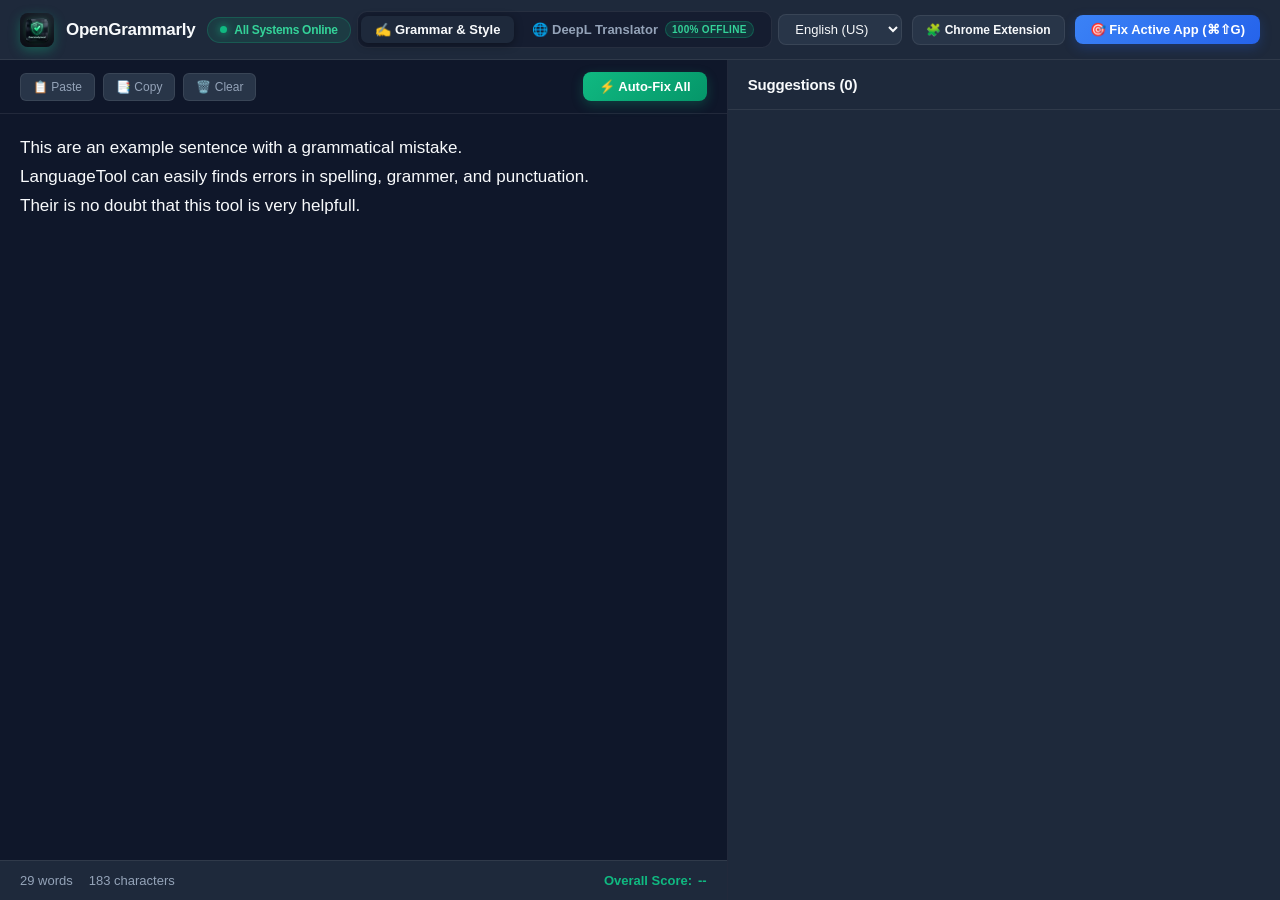
==== ui/index.html @ 1316b803 "Rename project to OpenGrammarly across all components, app bundle, and docs" ====
<!DOCTYPE html>
<html lang="en">
<head>
  <meta charset="UTF-8">
  <meta name="viewport" content="width=device-width, initial-scale=1.0">
  <title>OpenGrammarly</title>
  <style>
    :root {
      --bg-canvas: #0f172a;
      --bg-panel: #1e293b;
      --bg-card: #283548;
      --bg-hover: #334155;
      --border: rgba(255, 255, 255, 0.08);
      --text-main: #f8fafc;
      --text-muted: #94a3b8;
      --brand: #10b981;
      --brand-hover: #059669;
      --err-grammar: #3b82f6;
      --err-spelling: #f43f5e;
      --font-family: -apple-system, BlinkMacSystemFont, "SF Pro Display", "SF Pro Text", "Inter", sans-serif;
    }

    * {
      box-sizing: border-box;
      margin: 0;
      padding: 0;
    }

    body {
      background-color: var(--bg-canvas);
      color: var(--text-main);
      font-family: var(--font-family);
      height: 100vh;
      display: flex;
      flex-direction: column;
      overflow: hidden;
      -webkit-font-smoothing: antialiased;
      position: relative;
    }

    /* Top Bar */
    header {
      height: 60px;
      background: var(--bg-panel);
      border-bottom: 1px solid var(--border);
      display: flex;
      align-items: center;
      justify-content: space-between;
      padding: 0 20px;
      flex-shrink: 0;
    }

    .brand {
      display: flex;
      align-items: center;
      gap: 12px;
      font-weight: 700;
      font-size: 17px;
      letter-spacing: -0.3px;
    }

    .brand img {
      width: 34px;
      height: 34px;
      border-radius: 8px;
      box-shadow: 0 4px 12px rgba(16, 185, 129, 0.35);
    }

    .status-pill {
      display: flex;
      align-items: center;
      gap: 7px;
      background: rgba(16, 185, 129, 0.12);
      border: 1px solid rgba(16, 185, 129, 0.25);
      color: #34d399;
      font-size: 12px;
      font-weight: 600;
      padding: 5px 12px;
      border-radius: 20px;
    }

    .status-dot {
      width: 7px;
      height: 7px;
      background: #10b981;
      border-radius: 50%;
      box-shadow: 0 0 8px #10b981;
    }

    .header-actions {
      display: flex;
      align-items: center;
      gap: 10px;
    }

    .lang-select {
      background: var(--bg-card);
      color: var(--text-main);
      border: 1px solid var(--border);
      padding: 6px 12px;
      border-radius: 8px;
      font-size: 13px;
      outline: none;
      cursor: pointer;
    }

    .btn-extension {
      background: var(--bg-card);
      border: 1px solid var(--border);
      color: var(--text-main);
      padding: 7px 13px;
      border-radius: 8px;
      font-size: 12px;
      font-weight: 600;
      cursor: pointer;
      display: flex;
      align-items: center;
      gap: 6px;
      transition: all 0.15s ease;
    }
    .btn-extension:hover {
      background: var(--bg-hover);
      border-color: rgba(255, 255, 255, 0.2);
    }

    .btn-fix-active {
      background: linear-gradient(135deg, #3b82f6, #2563eb);
      color: white;
      border: none;
      padding: 7px 15px;
      border-radius: 8px;
      font-size: 13px;
      font-weight: 600;
      cursor: pointer;
      display: flex;
      align-items: center;
      gap: 6px;
      box-shadow: 0 4px 12px rgba(37, 99, 235, 0.25);
      transition: all 0.2s ease;
    }
    .btn-fix-active:hover {
      transform: translateY(-1px);
      box-shadow: 0 6px 16px rgba(37, 99, 235, 0.35);
    }

    /* Header Navigation Tabs */
    .nav-tabs {
      display: flex;
      align-items: center;
      background: rgba(15, 23, 42, 0.6);
      padding: 3px;
      border-radius: 10px;
      border: 1px solid var(--border);
      gap: 4px;
    }

    .nav-tab {
      background: transparent;
      border: none;
      color: var(--text-muted);
      padding: 6px 14px;
      border-radius: 7px;
      font-size: 13px;
      font-weight: 600;
      cursor: pointer;
      display: flex;
      align-items: center;
      gap: 7px;
      transition: all 0.15s ease;
    }

    .nav-tab:hover {
      color: var(--text-main);
      background: rgba(255, 255, 255, 0.04);
    }

    .nav-tab.active {
      background: var(--bg-panel);
      color: var(--text-main);
      box-shadow: 0 2px 8px rgba(0, 0, 0, 0.35);
    }

    .nav-offline-pill {
      background: rgba(16, 185, 129, 0.15);
      border: 1px solid rgba(16, 185, 129, 0.3);
      color: #34d399;
      font-size: 10px;
      padding: 2px 6px;
      border-radius: 10px;
      font-weight: 700;
      text-transform: uppercase;
      letter-spacing: 0.3px;
    }

    /* View Panels */
    .view-panel {
      display: flex;
      flex: 1;
      height: calc(100vh - 60px);
      overflow: hidden;
      width: 100%;
    }

    /* Main Workspace */
    .workspace {
      display: flex;
      flex: 1;
      height: 100%;
      overflow: hidden;
      width: 100%;
    }

    /* 🌐 DeepL Translation Workspace */
    .translate-workspace {
      display: flex;
      flex: 1;
      height: 100%;
      background: var(--bg-canvas);
      padding: 24px 32px;
      gap: 16px;
      align-items: stretch;
      justify-content: center;
      max-width: 1400px;
      margin: 0 auto;
      width: 100%;
      box-sizing: border-box;
    }

    .translate-box {
      flex: 1;
      display: flex;
      flex-direction: column;
      background: var(--bg-panel);
      border: 1px solid var(--border);
      border-radius: 14px;
      box-shadow: 0 10px 30px rgba(0, 0, 0, 0.25);
      overflow: hidden;
      transition: border-color 0.2s ease;
    }

    .translate-box:focus-within {
      border-color: rgba(59, 130, 246, 0.45);
    }

    .translate-box-header {
      padding: 12px 18px;
      border-bottom: 1px solid var(--border);
      display: flex;
      align-items: center;
      justify-content: space-between;
      background: rgba(255, 255, 255, 0.02);
    }

    .lang-selector-group {
      display: flex;
      align-items: center;
      gap: 10px;
    }

    .lang-select-deepl {
      background: var(--bg-card);
      color: var(--text-main);
      border: 1px solid var(--border);
      padding: 7px 14px;
      border-radius: 8px;
      font-size: 13px;
      font-weight: 600;
      outline: none;
      cursor: pointer;
    }

    .detected-pill {
      font-size: 11px;
      background: rgba(59, 130, 246, 0.15);
      border: 1px solid rgba(59, 130, 246, 0.3);
      color: #60a5fa;
      padding: 3px 8px;
      border-radius: 6px;
      font-weight: 600;
    }

    .translate-box-tools {
      display: flex;
      align-items: center;
      gap: 8px;
    }

    .translate-divider {
      display: flex;
      align-items: center;
      justify-content: center;
      padding: 0 4px;
    }

    .btn-swap-langs {
      width: 42px;
      height: 42px;
      border-radius: 50%;
      background: var(--bg-panel);
      border: 1px solid var(--border);
      color: var(--text-main);
      font-size: 18px;
      cursor: pointer;
      display: flex;
      align-items: center;
      justify-content: center;
      transition: all 0.2s ease;
      box-shadow: 0 4px 12px rgba(0, 0, 0, 0.25);
    }

    .btn-swap-langs:hover {
      background: var(--bg-hover);
      border-color: #3b82f6;
      color: #60a5fa;
      transform: scale(1.08) rotate(180deg);
    }

    .translate-textarea-wrapper {
      flex: 1;
      padding: 20px;
      display: flex;
      flex-direction: column;
      position: relative;
    }

    .translate-textarea-wrapper textarea {
      width: 100%;
      height: 100%;
      background: transparent;
      border: none;
      outline: none;
      font-size: 17px;
      line-height: 1.65;
      color: var(--text-main);
      font-family: var(--font-family);
      resize: none;
    }

    .translate-textarea-wrapper textarea::placeholder {
      color: #475569;
    }

    .translate-box-footer {
      padding: 12px 18px;
      border-top: 1px solid var(--border);
      background: rgba(255, 255, 255, 0.015);
      display: flex;
      align-items: center;
      justify-content: space-between;
      font-size: 12px;
      color: var(--text-muted);
    }

    .engine-badge {
      display: flex;
      align-items: center;
      gap: 5px;
      color: #94a3b8;
      font-size: 11px;
    }

    .translation-meta {
      display: flex;
      align-items: center;
      gap: 6px;
      color: #10b981;
      font-weight: 500;
    }

    .status-indicator-dot {
      width: 6px;
      height: 6px;
      background: #10b981;
      border-radius: 50%;
    }

    .translate-spinner {
      position: absolute;
      top: 20px;
      right: 20px;
      background: rgba(15, 23, 42, 0.85);
      backdrop-filter: blur(8px);
      border: 1px solid rgba(255, 255, 255, 0.1);
      padding: 6px 12px;
      border-radius: 20px;
      display: flex;
      align-items: center;
      gap: 8px;
      font-size: 12px;
      color: #60a5fa;
      font-weight: 500;
    }

    .spinner-dot {
      width: 8px;
      height: 8px;
      border: 2px solid #60a5fa;
      border-top-color: transparent;
      border-radius: 50%;
      animation: spin 0.8s linear infinite;
    }

    @keyframes spin {
      to { transform: rotate(360deg); }
    }

    /* Editor Side */
    .editor-section {
      flex: 1.25;
      display: flex;
      flex-direction: column;
      border-right: 1px solid var(--border);
      background: var(--bg-canvas);
    }

    .editor-toolbar {
      padding: 12px 20px;
      border-bottom: 1px solid var(--border);
      display: flex;
      align-items: center;
      justify-content: space-between;
    }

    .editor-tools {
      display: flex;
      align-items: center;
      gap: 8px;
    }

    .tool-btn {
      background: var(--bg-card);
      border: 1px solid var(--border);
      color: var(--text-muted);
      padding: 6px 12px;
      border-radius: 6px;
      font-size: 12px;
      cursor: pointer;
      transition: all 0.15s ease;
    }
    .tool-btn:hover {
      background: var(--bg-hover);
      color: var(--text-main);
    }

    .btn-autofix {
      background: linear-gradient(135deg, #10b981, #059669);
      color: white;
      border: none;
      padding: 7px 16px;
      border-radius: 8px;
      font-size: 13px;
      font-weight: 600;
      cursor: pointer;
      display: flex;
      align-items: center;
      gap: 6px;
      box-shadow: 0 4px 12px rgba(16, 185, 129, 0.25);
      transition: all 0.2s ease;
    }
    .btn-autofix:hover {
      transform: translateY(-1px);
      box-shadow: 0 6px 16px rgba(16, 185, 129, 0.35);
    }

    .editor-container {
      flex: 1;
      padding: 20px;
      display: flex;
      flex-direction: column;
    }

    #editor {
      width: 100%;
      flex: 1;
      background: transparent;
      border: none;
      outline: none;
      font-size: 17px;
      line-height: 1.7;
      color: var(--text-main);
      font-family: var(--font-family);
      resize: none;
    }

    .editor-footer {
      padding: 12px 20px;
      border-top: 1px solid var(--border);
      background: var(--bg-panel);
      display: flex;
      align-items: center;
      justify-content: space-between;
      font-size: 13px;
      color: var(--text-muted);
    }

    .score-badge {
      display: flex;
      align-items: center;
      gap: 6px;
      font-weight: 600;
      color: var(--brand);
    }

    /* Assistant / Cards Side */
    .assistant-section {
      flex: 0.95;
      background: var(--bg-panel);
      display: flex;
      flex-direction: column;
      overflow: hidden;
    }

    .assistant-header {
      padding: 16px 20px;
      border-bottom: 1px solid var(--border);
      display: flex;
      align-items: center;
      justify-content: space-between;
    }

    .assistant-title {
      font-size: 15px;
      font-weight: 700;
      letter-spacing: -0.2px;
    }

    .cards-container {
      flex: 1;
      padding: 16px;
      overflow-y: auto;
      display: flex;
      flex-direction: column;
      gap: 12px;
    }

    /* Suggestion Card */
    .card {
      background: var(--bg-card);
      border: 1px solid var(--border);
      border-radius: 12px;
      padding: 16px;
      transition: all 0.2s ease;
      display: flex;
      flex-direction: column;
      gap: 10px;
    }
    .card:hover {
      border-color: rgba(255, 255, 255, 0.2);
      transform: translateY(-1px);
      box-shadow: 0 6px 18px rgba(0, 0, 0, 0.2);
    }

    .card-top {
      display: flex;
      align-items: center;
      justify-content: space-between;
    }

    .category-chip {
      font-size: 11px;
      font-weight: 700;
      text-transform: uppercase;
      padding: 3px 8px;
      border-radius: 6px;
      letter-spacing: 0.5px;
    }
    .cat-spelling {
      background: rgba(244, 63, 94, 0.15);
      color: #fb7185;
      border: 1px solid rgba(244, 63, 94, 0.3);
    }
    .cat-grammar {
      background: rgba(59, 130, 246, 0.15);
      color: #60a5fa;
      border: 1px solid rgba(59, 130, 246, 0.3);
    }

    .error-preview {
      display: flex;
      align-items: center;
      gap: 8px;
      font-size: 15px;
      font-weight: 600;
    }
    .error-word {
      color: #fb7185;
      text-decoration: line-through;
    }
    .arrow {
      color: var(--text-muted);
    }
    .fix-word {
      color: #34d399;
    }

    .card-message {
      font-size: 13px;
      color: var(--text-muted);
      line-height: 1.5;
    }

    .card-actions {
      display: flex;
      align-items: center;
      gap: 8px;
      margin-top: 4px;
    }

    .btn-apply-fix {
      background: var(--brand);
      color: white;
      border: none;
      padding: 6px 14px;
      border-radius: 6px;
      font-size: 12px;
      font-weight: 600;
      cursor: pointer;
      transition: background 0.15s;
    }
    .btn-apply-fix:hover {
      background: var(--brand-hover);
    }

    .btn-dismiss {
      background: transparent;
      border: none;
      color: var(--text-muted);
      cursor: pointer;
      font-size: 13px;
      padding: 6px 10px;
      border-radius: 6px;
      transition: color 0.15s;
    }
    .btn-dismiss:hover {
      color: var(--text-main);
      background: var(--bg-hover);
    }

    .empty-state {
      display: flex;
      flex-direction: column;
      align-items: center;
      justify-content: center;
      height: 100%;
      color: var(--text-muted);
      text-align: center;
      padding: 40px;
    }
    .empty-icon {
      font-size: 40px;
      margin-bottom: 12px;
    }
    .empty-title {
      font-size: 16px;
      font-weight: 600;
      color: var(--text-main);
      margin-bottom: 4px;
    }
    .empty-desc {
      font-size: 13px;
      line-height: 1.5;
    }

    /* Modal Overlay */
    .modal-overlay {
      position: absolute;
      inset: 0;
      background: rgba(15, 23, 42, 0.85);
      backdrop-filter: blur(8px);
      display: none;
      align-items: center;
      justify-content: center;
      z-index: 1000;
    }

    .modal-card {
      background: #1e293b;
      border: 1px solid rgba(255, 255, 255, 0.12);
      border-radius: 16px;
      padding: 28px;
      width: 480px;
      box-shadow: 0 20px 50px rgba(0, 0, 0, 0.5);
      display: flex;
      flex-direction: column;
      gap: 16px;
      animation: modal-in 0.2s cubic-bezier(0.16, 1, 0.3, 1);
    }

    @keyframes modal-in {
      from { opacity: 0; transform: scale(0.96); }
      to { opacity: 1; transform: scale(1); }
    }

    .modal-header {
      display: flex;
      align-items: center;
      justify-content: space-between;
    }

    .modal-title {
      font-size: 18px;
      font-weight: 700;
    }

    .modal-close {
      background: transparent;
      border: none;
      color: var(--text-muted);
      font-size: 20px;
      cursor: pointer;
    }

    .step-item {
      background: #283548;
      border-radius: 10px;
      padding: 14px;
      display: flex;
      align-items: flex-start;
      gap: 12px;
    }

    .step-num {
      width: 24px;
      height: 24px;
      border-radius: 50%;
      background: var(--brand);
      color: white;
      font-weight: 700;
      font-size: 12px;
      display: flex;
      align-items: center;
      justify-content: center;
      flex-shrink: 0;
    }

    .step-content h4 {
      font-size: 14px;
      font-weight: 600;
      margin-bottom: 4px;
    }
    .step-content p {
      font-size: 12px;
      color: var(--text-muted);
      line-height: 1.4;
    }

    .btn-modal-primary {
      background: linear-gradient(135deg, #10b981, #059669);
      color: white;
      border: none;
      padding: 10px;
      border-radius: 8px;
      font-size: 14px;
      font-weight: 600;
      cursor: pointer;
      text-align: center;
      transition: all 0.2s;
    }
    .btn-modal-primary:hover {
      box-shadow: 0 4px 16px rgba(16, 185, 129, 0.4);
    }
  </style>
</head>
<body>

  <!-- Top Navigation Header -->
  <header>
    <div class="brand">
      <img src="logo.png" alt="OpenGrammarly Logo">
      <span>OpenGrammarly</span>
      <div class="status-pill">
        <span class="status-dot"></span>
        <span id="server-status">All Systems Online</span>
      </div>
    </div>

    <div class="nav-tabs">
      <button class="nav-tab active" id="tab-btn-grammar">
        <span>✍️ Grammar & Style</span>
      </button>
      <button class="nav-tab" id="tab-btn-translate">
        <span>🌐 DeepL Translator</span>
        <span class="nav-offline-pill">100% Offline</span>
      </button>
    </div>

    <div class="header-actions">
      <select class="lang-select" id="lang-select">
        <option value="en-US">English (US)</option>
        <option value="en-GB">English (UK)</option>
        <option value="de-DE">German (DE)</option>
        <option value="fr">French (FR)</option>
        <option value="es">Spanish (ES)</option>
      </select>

      <button class="btn-extension" id="btn-show-extension" title="Add floating widget to Chrome / Brave / Edge">
        <span>🧩 Chrome Extension</span>
      </button>

      <button class="btn-fix-active" id="btn-fix-active" title="Auto-fix selected text in Safari, Chrome, Notes, Slack...">
        <span>🎯 Fix Active App (⌘⇧G)</span>
      </button>
    </div>
  </header>

  <!-- Grammar & Style View -->
  <div id="view-grammar" class="view-panel">
    <div class="workspace">
      <!-- Left: Rich Text Editor -->
      <div class="editor-section">
        <div class="editor-toolbar">
          <div class="editor-tools">
            <button class="tool-btn" id="btn-paste">📋 Paste</button>
            <button class="tool-btn" id="btn-copy">📑 Copy</button>
            <button class="tool-btn" id="btn-clear">🗑️ Clear</button>
          </div>

          <button class="btn-autofix" id="btn-autofix">
            <span>⚡ Auto-Fix All</span>
          </button>
        </div>

        <div class="editor-container">
          <textarea id="editor" placeholder="Type or paste any text here to instantly detect mistakes..." spellcheck="false">This are an example sentence with a grammatical mistake.
LanguageTool can easily finds errors in spelling, grammer, and punctuation.
Their is no doubt that this tool is very helpfull.</textarea>
        </div>

        <div class="editor-footer">
          <div style="display: flex; gap: 16px;">
            <span id="stat-words">0 words</span>
            <span id="stat-chars">0 characters</span>
          </div>
          <div class="score-badge">
            <span>Overall Score:</span>
            <span id="score-val">--</span>
          </div>
        </div>
      </div>

      <!-- Right: Grammarly Suggestions Sidebar -->
      <div class="assistant-section">
        <div class="assistant-header">
          <div class="assistant-title" id="assistant-count">Suggestions (0)</div>
        </div>

        <div class="cards-container" id="cards-container">
          <!-- Suggestion Cards injected here -->
        </div>
      </div>
    </div>
  </div>

  <!-- DeepL Translator View -->
  <div id="view-translate" class="view-panel" style="display: none;">
    <div class="translate-workspace">
      <!-- Left: Source Box -->
      <div class="translate-box source-box">
        <div class="translate-box-header">
          <div class="lang-selector-group">
            <select id="source-lang-select" class="lang-select-deepl">
              <option value="auto">Detect Language</option>
              <option value="en">English</option>
              <option value="es">Spanish</option>
              <option value="fr">French</option>
              <option value="de">German</option>
              <option value="it">Italian</option>
              <option value="pt">Portuguese</option>
              <option value="ar">Arabic</option>
            </select>
            <span id="detected-lang-pill" class="detected-pill" style="display: none;">Detected: English</span>
          </div>
          <div class="translate-box-tools">
            <button class="tool-btn" id="btn-trans-paste" title="Paste clipboard text">📋 Paste</button>
            <button class="tool-btn" id="btn-trans-clear" title="Clear text">🗑️ Clear</button>
          </div>
        </div>

        <div class="translate-textarea-wrapper">
          <textarea id="translate-source" placeholder="Type or paste any text to translate 100% offline..." spellcheck="false">Hello! Welcome to OpenGrammarly offline translator. Everything is processed 100% privately on your Mac.</textarea>
        </div>

        <div class="translate-box-footer">
          <span id="source-char-count">0 characters</span>
          <span class="engine-badge">⚡ Argos Neural Model (CTranslate2)</span>
        </div>
      </div>

      <!-- Center: Swap Languages -->
      <div class="translate-divider">
        <button class="btn-swap-langs" id="btn-swap-langs" title="Swap languages">⇄</button>
      </div>

      <!-- Right: Target Box -->
      <div class="translate-box target-box">
        <div class="translate-box-header">
          <div class="lang-selector-group">
            <select id="target-lang-select" class="lang-select-deepl">
              <option value="es">Spanish</option>
              <option value="en">English</option>
              <option value="fr">French</option>
              <option value="de">German</option>
              <option value="it">Italian</option>
              <option value="pt">Portuguese</option>
              <option value="ar">Arabic</option>
            </select>
          </div>
          <div class="translate-box-tools">
            <button class="tool-btn" id="btn-trans-copy" title="Copy translated text">📑 Copy</button>
            <button class="btn-fix-active" id="btn-trans-send-active" title="Paste translation directly into WhatsApp, Slack, Notes, etc.">
              <span>🎯 Paste to Active App</span>
            </button>
          </div>
        </div>

        <div class="translate-textarea-wrapper">
          <textarea id="translate-target" placeholder="Translation will appear here instantly..." readonly></textarea>
          <div id="translate-loading" class="translate-spinner" style="display: none;">
            <div class="spinner-dot"></div>
            <span>Translating offline...</span>
          </div>
        </div>

        <div class="translate-box-footer">
          <span id="target-char-count">0 characters</span>
          <div class="translation-meta" id="translation-meta">
            <span class="status-indicator-dot"></span>
            <span id="translation-speed-label">Ready</span>
          </div>
        </div>
      </div>
    </div>
  </div>

  <!-- Onboarding Permissions Modal -->
  <div class="modal-overlay" id="permissions-modal">
    <div class="modal-card">
      <div class="modal-header">
        <div class="modal-title">⚙️ 1-Click Setup: Enable Accessibility</div>
      </div>
      <p style="font-size: 13px; color: var(--text-muted); line-height: 1.5;">
        To allow OpenGrammarly to automatically detect text and auto-replace mistakes across <strong>Chrome, Safari, Slack, Notes, and Word</strong>, macOS requires one-time permission.
      </p>

      <div class="step-item">
        <div class="step-num">1</div>
        <div class="step-content">
          <h4>Open Accessibility Settings</h4>
          <p>Click below to reveal macOS System Settings directly.</p>
        </div>
      </div>

      <div class="step-item">
        <div class="step-num">2</div>
        <div class="step-content">
          <h4>Turn On OpenGrammarly</h4>
          <p>Toggle the switch next to <strong>OpenGrammarly</strong> (or Terminal/Python) to ON.</p>
        </div>
      </div>

      <button class="btn-modal-primary" id="btn-request-perms">⚙️ Open System Settings Now</button>
      <button class="tool-btn" id="btn-dismiss-perms" style="margin-top: -6px;">Continue with App Only</button>
    </div>
  </div>

  <!-- Browser Extension Modal -->
  <div class="modal-overlay" id="extension-modal">
    <div class="modal-card">
      <div class="modal-header">
        <div class="modal-title">🧩 Browser Extension Setup</div>
        <button class="modal-close" id="btn-close-ext-modal">✕</button>
      </div>
      <p style="font-size: 13px; color: var(--text-muted); line-height: 1.5;">
        Add the native floating Grammarly bubble to <strong>Google Chrome, Brave, or Edge</strong> to get live wavy underlines across all websites (Gmail, Google Docs, Twitter, Notion).
      </p>

      <div class="step-item">
        <div class="step-num">1</div>
        <div class="step-content">
          <h4>Open Extensions Page</h4>
          <p>Open <code>chrome://extensions</code> in your browser and turn on <strong>Developer mode</strong> (top-right corner).</p>
        </div>
      </div>

      <div class="step-item">
        <div class="step-num">2</div>
        <div class="step-content">
          <h4>Load Unpacked</h4>
          <p>Click <strong>Load unpacked</strong>, then choose the bundled <code>extension</code> folder revealed below.</p>
        </div>
      </div>

      <button class="btn-modal-primary" id="btn-reveal-extension">📂 Reveal Extension Folder in Finder</button>
    </div>
  </div>

  <script>
    const editor = document.getElementById('editor');
    const cardsContainer = document.getElementById('cards-container');
    const assistantCount = document.getElementById('assistant-count');
    const langSelect = document.getElementById('lang-select');
    const statWords = document.getElementById('stat-words');
    const statChars = document.getElementById('stat-chars');
    const scoreVal = document.getElementById('score-val');

    const permsModal = document.getElementById('permissions-modal');
    const extModal = document.getElementById('extension-modal');

    let currentMatches = [];
    let checkTimeout = null;

    // Check system permissions and auto-dismiss modal when granted
    async function checkPermissionsStatus() {
      try {
        const res = await fetch('/api/status');
        const data = await res.json();
        if (!data.accessibility_trusted) {
          // Show onboarding modal if not granted
          if (!sessionStorage.getItem('perms_dismissed')) {
            permsModal.style.display = 'flex';
          }
        } else {
          permsModal.style.display = 'none';
        }
      } catch (e) {}
    }

    document.getElementById('btn-request-perms').addEventListener('click', async () => {
      await fetch('/api/permissions/request', { method: 'POST' });
    });

    document.getElementById('btn-dismiss-perms').addEventListener('click', () => {
      permsModal.style.display = 'none';
      sessionStorage.setItem('perms_dismissed', '1');
    });

    // Extension modal
    document.getElementById('btn-show-extension').addEventListener('click', () => {
      extModal.style.display = 'flex';
    });
    document.getElementById('btn-close-ext-modal').addEventListener('click', () => {
      extModal.style.display = 'none';
    });
    document.getElementById('btn-reveal-extension').addEventListener('click', async () => {
      await fetch('/api/open_extension_folder', { method: 'POST' });
    });

    // Debounced text check on EVERY input
    editor.addEventListener('input', () => {
      updateStats();
      clearTimeout(checkTimeout);
      checkTimeout = setTimeout(() => runGrammarCheck(), 250);
    });

    langSelect.addEventListener('change', () => {
      runGrammarCheck();
    });

    function updateStats() {
      const text = editor.value || "";
      const words = text.trim() ? text.trim().split(/\s+/).length : 0;
      statWords.innerText = `${words} words`;
      statChars.innerText = `${text.length} characters`;
    }

    async function runGrammarCheck() {
      const text = editor.value || "";
      if (!text.trim()) {
        renderCards([]);
        scoreVal.innerText = "100/100";
        return;
      }

      const lang = langSelect.value;
      try {
        const res = await fetch('/api/check', {
          method: 'POST',
          headers: { 'Content-Type': 'application/json' },
          body: JSON.stringify({ text: text, language: lang })
        });
        const data = await res.json();
        currentMatches = data.matches || [];
        renderCards(currentMatches);

        const deductions = Math.min(currentMatches.length * 8, 75);
        scoreVal.innerText = `${100 - deductions}/100`;
      } catch (err) {
        console.error("Grammar check failed:", err);
      }
    }

    function renderCards(matches) {
      cardsContainer.innerHTML = "";
      assistantCount.innerText = `Suggestions (${matches.length})`;

      if (matches.length === 0) {
        cardsContainer.innerHTML = `
          <div class="empty-state">
            <div class="empty-icon">🎉</div>
            <div class="empty-title">All clear!</div>
            <div class="empty-desc">No spelling or grammatical mistakes detected in your text.</div>
          </div>
        `;
        return;
      }

      const text = editor.value || "";

      matches.forEach((m) => {
        const offset = m.offset;
        const len = m.length;
        const errWord = text.substring(offset, offset + len);
        const bestFix = (m.replacements && m.replacements[0]) ? m.replacements[0].value : "";
        const issueType = m.rule && m.rule.issueType === "misspelling" ? "Spelling" : "Grammar";
        const catClass = issueType === "Spelling" ? "cat-spelling" : "cat-grammar";

        const card = document.createElement("div");
        card.className = "card";
        card.innerHTML = `
          <div class="card-top">
            <span class="category-chip ${catClass}">${issueType}</span>
            <span style="font-size: 11px; color: var(--text-muted);">${m.rule.id}</span>
          </div>

          <div class="error-preview">
            <span class="error-word">"${errWord}"</span>
            <span class="arrow">→</span>
            <span class="fix-word">${bestFix || "Remove"}</span>
          </div>

          <div class="card-message">${m.message}</div>

          <div class="card-actions">
            ${bestFix ? `<button class="btn-apply-fix" onclick="applySingleFix(${offset}, ${len}, '${bestFix.replace(/'/g, "\\'")}')">Fix with "${bestFix}"</button>` : ''}
            <button class="btn-dismiss" onclick="dismissCard(this)">Dismiss</button>
          </div>
        `;
        cardsContainer.appendChild(card);
      });
    }

    window.applySingleFix = function(offset, length, replacement) {
      const text = editor.value || "";
      const newText = text.substring(0, offset) + replacement + text.substring(offset + length);
      editor.value = newText;
      updateStats();
      runGrammarCheck();
    };

    window.dismissCard = function(btn) {
      const card = btn.closest('.card');
      if (card) card.remove();
      const remaining = cardsContainer.querySelectorAll('.card').length;
      assistantCount.innerText = `Suggestions (${remaining})`;
    };

    // Auto-fix All button
    document.getElementById('btn-autofix').addEventListener('click', async () => {
      let text = editor.value || "";
      try {
        const res = await fetch('/api/autofix', {
          method: 'POST',
          headers: { 'Content-Type': 'application/json' },
          body: JSON.stringify({ text: text, language: langSelect.value })
        });
        const data = await res.json();
        editor.value = data.fixed || text;
        updateStats();
        runGrammarCheck();
      } catch (e) {
        console.error("Auto-fix failed:", e);
      }
    });

    // Fix Active App button
    document.getElementById('btn-fix-active').addEventListener('click', async () => {
      await fetch('/api/fix_active_app', { method: 'POST' });
    });

    // Toolbar buttons
    document.getElementById('btn-copy').addEventListener('click', () => {
      navigator.clipboard.writeText(editor.value);
    });

    document.getElementById('btn-paste').addEventListener('click', async () => {
      try {
        const clip = await navigator.clipboard.readText();
        if (clip) {
          editor.value = clip;
          updateStats();
          runGrammarCheck();
        }
      } catch (e) {
        editor.focus();
      }
    });

    document.getElementById('btn-clear').addEventListener('click', () => {
      editor.value = "";
      updateStats();
      runGrammarCheck();
    });

    // ==========================================
    // 🌐 DEEPL TRANSLATOR INTERFACE LOGIC
    // ==========================================
    const tabBtnGrammar = document.getElementById('tab-btn-grammar');
    const tabBtnTranslate = document.getElementById('tab-btn-translate');
    const viewGrammar = document.getElementById('view-grammar');
    const viewTranslate = document.getElementById('view-translate');

    const transSource = document.getElementById('translate-source');
    const transTarget = document.getElementById('translate-target');
    const sourceLangSelect = document.getElementById('source-lang-select');
    const targetLangSelect = document.getElementById('target-lang-select');
    const detectedLangPill = document.getElementById('detected-lang-pill');
    const sourceCharCount = document.getElementById('source-char-count');
    const targetCharCount = document.getElementById('target-char-count');
    const transLoading = document.getElementById('translate-loading');
    const transSpeedLabel = document.getElementById('translation-speed-label');

    let transTimeout = null;

    function switchTab(activeTab) {
      if (activeTab === 'grammar') {
        tabBtnGrammar.classList.add('active');
        tabBtnTranslate.classList.remove('active');
        viewGrammar.style.display = 'flex';
        viewTranslate.style.display = 'none';
        langSelect.style.display = 'block';
        editor.focus();
      } else {
        tabBtnGrammar.classList.remove('active');
        tabBtnTranslate.classList.add('active');
        viewGrammar.style.display = 'none';
        viewTranslate.style.display = 'flex';
        langSelect.style.display = 'none';
        transSource.focus();
        runTranslation();
      }
    }

    tabBtnGrammar.addEventListener('click', () => switchTab('grammar'));
    tabBtnTranslate.addEventListener('click', () => switchTab('translate'));

    function updateTranslateCounts() {
      const srcLen = (transSource.value || "").length;
      const tgtLen = (transTarget.value || "").length;
      sourceCharCount.innerText = `${srcLen} characters`;
      targetCharCount.innerText = `${tgtLen} characters`;
    }

    async function runTranslation() {
      const text = transSource.value || "";
      updateTranslateCounts();

      if (!text.trim()) {
        transTarget.value = "";
        detectedLangPill.style.display = 'none';
        transSpeedLabel.innerText = "Ready";
        return;
      }

      transLoading.style.display = 'flex';
      const startTime = performance.now();

      try {
        const res = await fetch('/api/translate', {
          method: 'POST',
          headers: { 'Content-Type': 'application/json' },
          body: JSON.stringify({
            text: text,
            from: sourceLangSelect.value,
            to: targetLangSelect.value
          })
        });
        const data = await res.json();
        const duration = ((performance.now() - startTime) / 1000).toFixed(2);

        transTarget.value = data.translated || "";
        updateTranslateCounts();

        if (sourceLangSelect.value === 'auto' && data.detected) {
          detectedLangPill.innerText = `Detected: ${data.detected.toUpperCase()}`;
          detectedLangPill.style.display = 'inline-block';
        } else {
          detectedLangPill.style.display = 'none';
        }

        transSpeedLabel.innerText = `Translated in ${duration}s (100% offline)`;
      } catch (err) {
        console.error("Translation error:", err);
        transSpeedLabel.innerText = "Translation error";
      } finally {
        transLoading.style.display = 'none';
      }
    }

    transSource.addEventListener('input', () => {
      clearTimeout(transTimeout);
      transTimeout = setTimeout(() => runTranslation(), 250);
    });

    sourceLangSelect.addEventListener('change', () => runTranslation());
    targetLangSelect.addEventListener('change', () => runTranslation());

    // Swap Languages button
    document.getElementById('btn-swap-langs').addEventListener('click', () => {
      const currentSrc = sourceLangSelect.value;
      const currentTgt = targetLangSelect.value;

      if (currentSrc !== 'auto') {
        sourceLangSelect.value = currentTgt;
        targetLangSelect.value = currentSrc;
      } else {
        sourceLangSelect.value = currentTgt;
        targetLangSelect.value = 'en';
      }

      const tempText = transSource.value;
      transSource.value = transTarget.value;
      transTarget.value = tempText;

      runTranslation();
    });

    // Copy Translation
    document.getElementById('btn-trans-copy').addEventListener('click', (e) => {
      if (transTarget.value) {
        navigator.clipboard.writeText(transTarget.value);
        const originalText = e.target.innerText;
        e.target.innerText = "✓ Copied!";
        setTimeout(() => { e.target.innerText = originalText; }, 1500);
      }
    });

    // Paste source text
    document.getElementById('btn-trans-paste').addEventListener('click', async () => {
      try {
        const clip = await navigator.clipboard.readText();
        if (clip) {
          transSource.value = clip;
          runTranslation();
        }
      } catch (e) {
        transSource.focus();
      }
    });

    // Clear translation source
    document.getElementById('btn-trans-clear').addEventListener('click', () => {
      transSource.value = "";
      transTarget.value = "";
      updateTranslateCounts();
      detectedLangPill.style.display = 'none';
      transSpeedLabel.innerText = "Ready";
      transSource.focus();
    });

    // Paste to Active App button (sends to whatever app is underneath, e.g. WhatsApp, Slack, Notes)
    document.getElementById('btn-trans-send-active').addEventListener('click', async () => {
      if (!transTarget.value) return;
      await fetch('/api/paste_text', {
        method: 'POST',
        headers: { 'Content-Type': 'application/json' },
        body: JSON.stringify({ text: transTarget.value })
      });
    });

    // Initial load & periodic permission polling
    window.addEventListener('DOMContentLoaded', () => {
      updateStats();
      checkPermissionsStatus();
      runGrammarCheck();
      setInterval(checkPermissionsStatus, 2000);
    });
  </script>
</body>
</html>
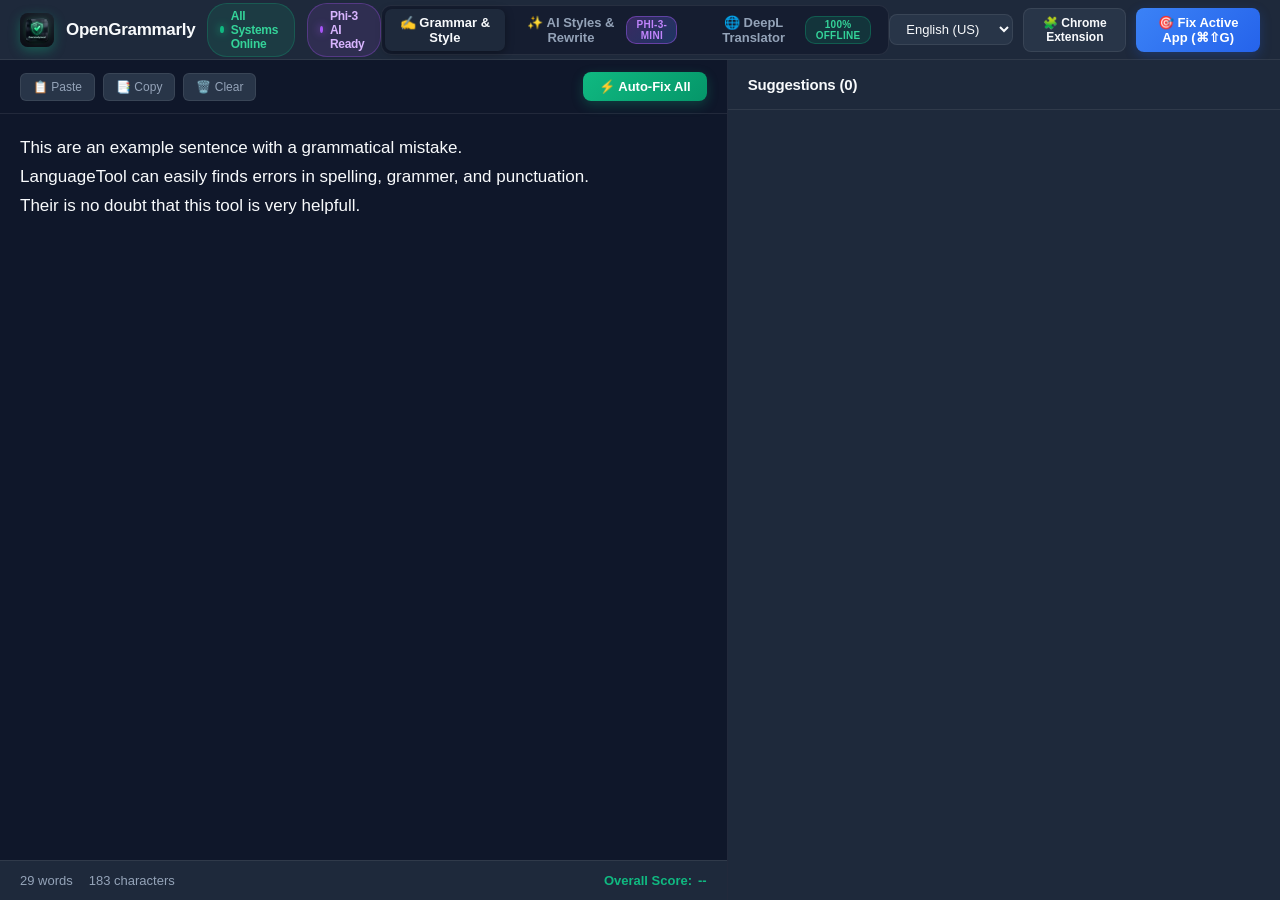
==== commit 40172d40: "feat: Integrate Phi-3-Mini local AI for style rewriting & neural translation, fix clipboard conflict" ====
--- a/ui/index.html
+++ b/ui/index.html
@@ -759,6 +759,236 @@
     .btn-modal-primary:hover {
       box-shadow: 0 4px 16px rgba(16, 185, 129, 0.4);
     }
+
+    /* ✨ AI Styles & Tone Navigation & Badges */
+    .nav-ai-pill {
+      background: linear-gradient(135deg, rgba(168, 85, 247, 0.25), rgba(59, 130, 246, 0.25));
+      border: 1px solid rgba(168, 85, 247, 0.45);
+      color: #c084fc;
+      font-size: 10px;
+      padding: 2px 6px;
+      border-radius: 10px;
+      font-weight: 700;
+      text-transform: uppercase;
+      letter-spacing: 0.3px;
+    }
+
+    .ai-status-pill {
+      display: flex;
+      align-items: center;
+      gap: 7px;
+      background: rgba(168, 85, 247, 0.12);
+      border: 1px solid rgba(168, 85, 247, 0.3);
+      color: #d8b4fe;
+      font-size: 12px;
+      font-weight: 600;
+      padding: 5px 12px;
+      border-radius: 20px;
+      cursor: pointer;
+      transition: all 0.2s;
+    }
+    .ai-status-pill:hover {
+      background: rgba(168, 85, 247, 0.2);
+      border-color: rgba(168, 85, 247, 0.5);
+    }
+
+    .ai-status-dot {
+      width: 7px;
+      height: 7px;
+      background: #a855f7;
+      border-radius: 50%;
+      box-shadow: 0 0 8px #a855f7;
+    }
+
+    /* ✨ AI Rewrite Workspace */
+    .rewrite-workspace {
+      display: flex;
+      flex: 1;
+      height: 100%;
+      overflow: hidden;
+      width: 100%;
+    }
+
+    .rewrite-sidebar {
+      width: 440px;
+      background: var(--bg-panel);
+      border-left: 1px solid var(--border);
+      display: flex;
+      flex-direction: column;
+      height: 100%;
+      overflow: hidden;
+      flex-shrink: 0;
+    }
+
+    .rewrite-header {
+      padding: 14px 20px;
+      border-bottom: 1px solid var(--border);
+      display: flex;
+      align-items: center;
+      justify-content: space-between;
+    }
+
+    .rewrite-cards-container {
+      flex: 1;
+      overflow-y: auto;
+      padding: 16px;
+      display: flex;
+      flex-direction: column;
+      gap: 14px;
+    }
+
+    .style-card {
+      background: var(--bg-card);
+      border: 1px solid var(--border);
+      border-radius: 12px;
+      padding: 14px;
+      display: flex;
+      flex-direction: column;
+      gap: 10px;
+      transition: all 0.2s ease;
+    }
+
+    .style-card:hover {
+      border-color: rgba(168, 85, 247, 0.4);
+      box-shadow: 0 4px 16px rgba(0, 0, 0, 0.25);
+    }
+
+    .style-card-header {
+      display: flex;
+      align-items: center;
+      justify-content: space-between;
+    }
+
+    .style-badge {
+      display: flex;
+      align-items: center;
+      gap: 6px;
+      font-size: 12px;
+      font-weight: 700;
+      color: #c084fc;
+      background: rgba(168, 85, 247, 0.12);
+      border: 1px solid rgba(168, 85, 247, 0.25);
+      padding: 3px 9px;
+      border-radius: 20px;
+    }
+
+    .style-card-desc {
+      font-size: 11px;
+      color: var(--text-muted);
+    }
+
+    .style-card-text {
+      font-size: 13.5px;
+      line-height: 1.5;
+      color: var(--text-main);
+      user-select: text;
+      white-space: pre-wrap;
+      min-height: 24px;
+    }
+
+    .style-card-actions {
+      display: flex;
+      align-items: center;
+      gap: 8px;
+      padding-top: 8px;
+      border-top: 1px solid rgba(255, 255, 255, 0.05);
+    }
+
+    .style-btn-action {
+      background: rgba(255, 255, 255, 0.05);
+      border: 1px solid var(--border);
+      color: var(--text-muted);
+      padding: 5px 10px;
+      border-radius: 6px;
+      font-size: 11px;
+      font-weight: 600;
+      cursor: pointer;
+      display: flex;
+      align-items: center;
+      gap: 4px;
+      transition: all 0.15s ease;
+    }
+
+    .style-btn-action:hover {
+      background: rgba(255, 255, 255, 0.1);
+      color: var(--text-main);
+      border-color: rgba(255, 255, 255, 0.2);
+    }
+
+    .style-btn-action.primary {
+      background: linear-gradient(135deg, #8b5cf6, #6366f1);
+      color: white;
+      border: none;
+    }
+    .style-btn-action.primary:hover {
+      box-shadow: 0 2px 10px rgba(139, 92, 246, 0.4);
+    }
+
+    .ai-toggle-label {
+      display: flex;
+      align-items: center;
+      gap: 6px;
+      font-size: 12px;
+      font-weight: 600;
+      color: #c084fc;
+      background: rgba(168, 85, 247, 0.12);
+      border: 1px solid rgba(168, 85, 247, 0.3);
+      padding: 4px 10px;
+      border-radius: 8px;
+      cursor: pointer;
+      user-select: none;
+    }
+    .ai-toggle-label input {
+      accent-color: #a855f7;
+      cursor: pointer;
+    }
+
+    .btn-ai-generate {
+      background: linear-gradient(135deg, #a855f7, #6366f1);
+      color: white;
+      border: none;
+      padding: 7px 16px;
+      border-radius: 8px;
+      font-size: 13px;
+      font-weight: 600;
+      cursor: pointer;
+      display: flex;
+      align-items: center;
+      gap: 6px;
+      box-shadow: 0 4px 12px rgba(168, 85, 247, 0.35);
+      transition: all 0.2s ease;
+    }
+    .btn-ai-generate:hover {
+      transform: translateY(-1px);
+      box-shadow: 0 6px 16px rgba(168, 85, 247, 0.45);
+    }
+
+    .style-quick-chips {
+      display: flex;
+      align-items: center;
+      gap: 6px;
+      flex-wrap: wrap;
+    }
+
+    .style-quick-chip {
+      background: var(--bg-card);
+      border: 1px solid var(--border);
+      color: var(--text-main);
+      padding: 5px 10px;
+      border-radius: 6px;
+      font-size: 12px;
+      font-weight: 600;
+      cursor: pointer;
+      display: flex;
+      align-items: center;
+      gap: 5px;
+      transition: all 0.15s ease;
+    }
+    .style-quick-chip:hover {
+      background: rgba(168, 85, 247, 0.18);
+      border-color: #a855f7;
+      color: #d8b4fe;
+    }
   </style>
 </head>
 <body>
@@ -772,11 +1002,19 @@
         <span class="status-dot"></span>
         <span id="server-status">All Systems Online</span>
       </div>
+      <div class="ai-status-pill" id="ai-status-pill" title="Local Phi-3-Mini Offline AI">
+        <span class="ai-status-dot"></span>
+        <span id="ai-status-label">Phi-3 AI Ready</span>
+      </div>
     </div>
 
     <div class="nav-tabs">
       <button class="nav-tab active" id="tab-btn-grammar">
         <span>✍️ Grammar & Style</span>
+      </button>
+      <button class="nav-tab" id="tab-btn-rewrite">
+        <span>✨ AI Styles & Rewrite</span>
+        <span class="nav-ai-pill">Phi-3-Mini</span>
       </button>
       <button class="nav-tab" id="tab-btn-translate">
         <span>🌐 DeepL Translator</span>
@@ -846,6 +1084,123 @@
 
         <div class="cards-container" id="cards-container">
           <!-- Suggestion Cards injected here -->
+        </div>
+      </div>
+    </div>
+  </div>
+
+  <!-- ✨ AI Styles & Rewrite View (Phi-3-Mini) -->
+  <div id="view-rewrite" class="view-panel" style="display: none;">
+    <div class="rewrite-workspace">
+      <!-- Left: Rewrite Input Editor -->
+      <div class="editor-section">
+        <div class="editor-toolbar">
+          <div class="editor-tools">
+            <button class="tool-btn" id="btn-rewrite-paste">📋 Paste</button>
+            <button class="tool-btn" id="btn-rewrite-copy">📑 Copy</button>
+            <button class="tool-btn" id="btn-rewrite-clear">🗑️ Clear</button>
+          </div>
+
+          <div class="style-quick-chips">
+            <button class="style-quick-chip" data-style="formal">👔 Formal</button>
+            <button class="style-quick-chip" data-style="casual">💬 Casual</button>
+            <button class="style-quick-chip" data-style="concise">✂️ Concise</button>
+            <button class="style-quick-chip" data-style="confident">🦁 Confident</button>
+            <button class="style-quick-chip" data-style="academic">🎓 Academic</button>
+            <button class="btn-ai-generate" id="btn-generate-all-styles">
+              <span>✨ Generate All</span>
+            </button>
+          </div>
+        </div>
+
+        <div class="editor-container">
+          <textarea id="rewrite-input" placeholder="Type or paste any text here to propose rewrites in different styles (Formal, Casual, Concise, Confident)..." spellcheck="false">Hi, how ry you ? i want to ask if we can meet tomorrow to discuss the new project ideas.</textarea>
+        </div>
+
+        <div class="editor-footer">
+          <div style="display: flex; gap: 16px;">
+            <span id="stat-rewrite-words">0 words</span>
+            <span id="stat-rewrite-chars">0 characters</span>
+          </div>
+          <div class="score-badge" style="background: rgba(168, 85, 247, 0.15); border-color: rgba(168, 85, 247, 0.35); color: #c084fc;">
+            <span>AI Model:</span>
+            <span id="rewrite-model-label">Phi-3-Mini (Apple Metal)</span>
+          </div>
+        </div>
+      </div>
+
+      <!-- Right: AI Style Proposals Sidebar -->
+      <div class="rewrite-sidebar">
+        <div class="rewrite-header">
+          <div class="assistant-title" id="rewrite-sidebar-title">✨ Tone Proposals</div>
+          <span id="rewrite-status-pill" class="nav-ai-pill">Offline SLM</span>
+        </div>
+
+        <div class="rewrite-cards-container" id="rewrite-cards-container">
+          <div class="style-card" id="card-formal">
+            <div class="style-card-header">
+              <span class="style-badge">👔 Formal</span>
+              <span class="style-card-desc">Executive & business</span>
+            </div>
+            <div class="style-card-text" id="text-formal">Click "Generate All" or "👔 Formal" to rewrite...</div>
+            <div class="style-card-actions">
+              <button class="style-btn-action" data-action="copy" data-target="text-formal">📋 Copy</button>
+              <button class="style-btn-action primary" data-action="paste-active" data-target="text-formal">🎯 Paste to App</button>
+              <button class="style-btn-action" data-action="use-in-editor" data-target="text-formal">✍️ Editor</button>
+            </div>
+          </div>
+
+          <div class="style-card" id="card-casual">
+            <div class="style-card-header">
+              <span class="style-badge" style="color: #38bdf8; background: rgba(56, 189, 248, 0.12); border-color: rgba(56, 189, 248, 0.3);">💬 Casual</span>
+              <span class="style-card-desc">Friendly & natural</span>
+            </div>
+            <div class="style-card-text" id="text-casual">Click "Generate All" or "💬 Casual" to rewrite...</div>
+            <div class="style-card-actions">
+              <button class="style-btn-action" data-action="copy" data-target="text-casual">📋 Copy</button>
+              <button class="style-btn-action primary" data-action="paste-active" data-target="text-casual">🎯 Paste to App</button>
+              <button class="style-btn-action" data-action="use-in-editor" data-target="text-casual">✍️ Editor</button>
+            </div>
+          </div>
+
+          <div class="style-card" id="card-concise">
+            <div class="style-card-header">
+              <span class="style-badge" style="color: #34d399; background: rgba(16, 185, 129, 0.12); border-color: rgba(16, 185, 129, 0.3);">✂️ Concise</span>
+              <span class="style-card-desc">Direct & no filler</span>
+            </div>
+            <div class="style-card-text" id="text-concise">Click "Generate All" or "✂️ Concise" to rewrite...</div>
+            <div class="style-card-actions">
+              <button class="style-btn-action" data-action="copy" data-target="text-concise">📋 Copy</button>
+              <button class="style-btn-action primary" data-action="paste-active" data-target="text-concise">🎯 Paste to App</button>
+              <button class="style-btn-action" data-action="use-in-editor" data-target="text-concise">✍️ Editor</button>
+            </div>
+          </div>
+
+          <div class="style-card" id="card-confident">
+            <div class="style-card-header">
+              <span class="style-badge" style="color: #fbbf24; background: rgba(251, 191, 36, 0.12); border-color: rgba(251, 191, 36, 0.3);">🦁 Confident</span>
+              <span class="style-card-desc">Decisive & assertive</span>
+            </div>
+            <div class="style-card-text" id="text-confident">Click "Generate All" or "🦁 Confident" to rewrite...</div>
+            <div class="style-card-actions">
+              <button class="style-btn-action" data-action="copy" data-target="text-confident">📋 Copy</button>
+              <button class="style-btn-action primary" data-action="paste-active" data-target="text-confident">🎯 Paste to App</button>
+              <button class="style-btn-action" data-action="use-in-editor" data-target="text-confident">✍️ Editor</button>
+            </div>
+          </div>
+
+          <div class="style-card" id="card-academic">
+            <div class="style-card-header">
+              <span class="style-badge" style="color: #f472b6; background: rgba(244, 114, 182, 0.12); border-color: rgba(244, 114, 182, 0.3);">🎓 Academic</span>
+              <span class="style-card-desc">Articulate & scholarly</span>
+            </div>
+            <div class="style-card-text" id="text-academic">Click "Generate All" or "🎓 Academic" to rewrite...</div>
+            <div class="style-card-actions">
+              <button class="style-btn-action" data-action="copy" data-target="text-academic">📋 Copy</button>
+              <button class="style-btn-action primary" data-action="paste-active" data-target="text-academic">🎯 Paste to App</button>
+              <button class="style-btn-action" data-action="use-in-editor" data-target="text-academic">✍️ Editor</button>
+            </div>
+          </div>
         </div>
       </div>
     </div>
@@ -882,7 +1237,7 @@
 
         <div class="translate-box-footer">
           <span id="source-char-count">0 characters</span>
-          <span class="engine-badge">⚡ Argos Neural Model (CTranslate2)</span>
+          <span class="engine-badge" id="source-engine-badge">⚡ Argos Neural + Phi-3 AI</span>
         </div>
       </div>
 
@@ -904,6 +1259,10 @@
               <option value="pt">Portuguese</option>
               <option value="ar">Arabic</option>
             </select>
+            <label class="ai-toggle-label" title="Use local Phi-3-Mini AI for fluent neural translation">
+              <input type="checkbox" id="check-use-ai-trans" checked>
+              <span>✨ Phi-3 AI</span>
+            </label>
           </div>
           <div class="translate-box-tools">
             <button class="tool-btn" id="btn-trans-copy" title="Copy translated text">📑 Copy</button>
@@ -985,12 +1344,12 @@
       <div class="step-item">
         <div class="step-num">2</div>
         <div class="step-content">
-          <h4>Load Unpacked</h4>
-          <p>Click <strong>Load unpacked</strong>, then choose the bundled <code>extension</code> folder revealed below.</p>
+          <h4>Click "Load unpacked"</h4>
+          <p>In the file picker, click <strong>Downloads</strong> on the left and select: <code>OpenGrammarly-Extension</code></p>
         </div>
       </div>
 
-      <button class="btn-modal-primary" id="btn-reveal-extension">📂 Reveal Extension Folder in Finder</button>
+      <button class="btn-modal-primary" id="btn-reveal-extension">📂 Open "OpenGrammarly-Extension" in Downloads</button>
     </div>
   </div>
 
@@ -1202,13 +1561,222 @@
     });
 
     // ==========================================
+    // 🌐 NAVIGATION & TAB SWITCHING (3 TABS)
+    // ==========================================
+    const tabBtnGrammar = document.getElementById('tab-btn-grammar');
+    const tabBtnRewrite = document.getElementById('tab-btn-rewrite');
+    const tabBtnTranslate = document.getElementById('tab-btn-translate');
+    const viewGrammar = document.getElementById('view-grammar');
+    const viewRewrite = document.getElementById('view-rewrite');
+    const viewTranslate = document.getElementById('view-translate');
+
+    const aiStatusPill = document.getElementById('ai-status-pill');
+    const aiStatusLabel = document.getElementById('ai-status-label');
+
+    function switchTab(activeTab) {
+      tabBtnGrammar.classList.toggle('active', activeTab === 'grammar');
+      tabBtnRewrite.classList.toggle('active', activeTab === 'rewrite');
+      tabBtnTranslate.classList.toggle('active', activeTab === 'translate');
+
+      viewGrammar.style.display = activeTab === 'grammar' ? 'flex' : 'none';
+      viewRewrite.style.display = activeTab === 'rewrite' ? 'flex' : 'none';
+      viewTranslate.style.display = activeTab === 'translate' ? 'flex' : 'none';
+
+      langSelect.style.display = activeTab === 'grammar' ? 'block' : 'none';
+
+      if (activeTab === 'grammar') {
+        editor.focus();
+      } else if (activeTab === 'rewrite') {
+        if (editor.value.trim() && !rewriteInput.value.trim()) {
+          rewriteInput.value = editor.value.trim();
+        }
+        updateRewriteCounts();
+        rewriteInput.focus();
+      } else if (activeTab === 'translate') {
+        transSource.focus();
+        runTranslation();
+      }
+    }
+
+    tabBtnGrammar.addEventListener('click', () => switchTab('grammar'));
+    tabBtnRewrite.addEventListener('click', () => switchTab('rewrite'));
+    tabBtnTranslate.addEventListener('click', () => switchTab('translate'));
+
+    // Check Local AI (Phi-3-Mini) Status
+    async function checkAIStatus() {
+      try {
+        const res = await fetch('/api/ai/status');
+        const data = await res.json();
+        if (data.ollama_running && data.model_installed) {
+          aiStatusLabel.innerText = "Phi-3 AI Ready";
+          aiStatusPill.title = `Model active: ${data.active_model || 'phi3:mini'}`;
+          aiStatusPill.style.borderColor = "rgba(168, 85, 247, 0.4)";
+        } else if (data.installing) {
+          aiStatusLabel.innerText = "⏳ Downloading Phi-3...";
+          aiStatusPill.title = "Pulling model in background...";
+        } else {
+          aiStatusLabel.innerText = "⚡ Setup Phi-3 AI";
+          aiStatusPill.title = "Ollama or Phi-3-Mini not detected. Click to auto-install.";
+        }
+      } catch (e) {}
+    }
+
+    aiStatusPill.addEventListener('click', async () => {
+      try {
+        const res = await fetch('/api/ai/setup', { method: 'POST' });
+        const data = await res.json();
+        if (data.status === 'started') {
+          aiStatusLabel.innerText = "⏳ Starting Download...";
+        }
+      } catch (e) {}
+    });
+
+    // ==========================================
+    // ✨ AI STYLES & REWRITE INTERFACE LOGIC
+    // ==========================================
+    const rewriteInput = document.getElementById('rewrite-input');
+    const statRewriteWords = document.getElementById('stat-rewrite-words');
+    const statRewriteChars = document.getElementById('stat-rewrite-chars');
+    const btnGenerateAllStyles = document.getElementById('btn-generate-all-styles');
+    const rewriteCardsContainer = document.getElementById('rewrite-cards-container');
+
+    function updateRewriteCounts() {
+      const text = rewriteInput.value || "";
+      const words = text.trim() ? text.trim().split(/\s+/).length : 0;
+      statRewriteWords.innerText = `${words} words`;
+      statRewriteChars.innerText = `${text.length} characters`;
+    }
+
+    rewriteInput.addEventListener('input', updateRewriteCounts);
+
+    // Paste text into rewrite input
+    document.getElementById('btn-rewrite-paste').addEventListener('click', async () => {
+      try {
+        const clip = await navigator.clipboard.readText();
+        if (clip) {
+          rewriteInput.value = clip;
+          updateRewriteCounts();
+        }
+      } catch (e) {
+        rewriteInput.focus();
+      }
+    });
+
+    // Copy rewrite input
+    document.getElementById('btn-rewrite-copy').addEventListener('click', (e) => {
+      if (rewriteInput.value) {
+        navigator.clipboard.writeText(rewriteInput.value);
+        const orig = e.target.innerText;
+        e.target.innerText = "✓ Copied!";
+        setTimeout(() => { e.target.innerText = orig; }, 1500);
+      }
+    });
+
+    // Clear rewrite input
+    document.getElementById('btn-rewrite-clear').addEventListener('click', () => {
+      rewriteInput.value = "";
+      updateRewriteCounts();
+      rewriteInput.focus();
+    });
+
+    // Trigger rewrite for a specific style or all styles
+    async function runStyleRewrite(style = "all") {
+      const text = rewriteInput.value || "";
+      if (!text.trim()) return;
+
+      const stylesToUpdate = style === "all" ? ["formal", "casual", "concise", "confident", "academic"] : [style];
+
+      stylesToUpdate.forEach(s => {
+        const el = document.getElementById(`text-${s}`);
+        if (el) {
+          el.innerHTML = '<span style="color: #c084fc; font-style: italic;">✨ Phi-3-Mini is thinking...</span>';
+        }
+      });
+
+      if (btnGenerateAllStyles) {
+        btnGenerateAllStyles.disabled = true;
+        btnGenerateAllStyles.style.opacity = "0.7";
+      }
+
+      try {
+        const res = await fetch('/api/ai/rewrite', {
+          method: 'POST',
+          headers: { 'Content-Type': 'application/json' },
+          body: JSON.stringify({ text: text, style: style })
+        });
+        const data = await res.json();
+
+        if (style === "all" && data.styles) {
+          for (const [s, val] of Object.entries(data.styles)) {
+            const el = document.getElementById(`text-${s}`);
+            if (el) el.innerText = val || "(No proposal generated)";
+          }
+        } else if (data.rewritten) {
+          const el = document.getElementById(`text-${style}`);
+          if (el) el.innerText = data.rewritten;
+        }
+      } catch (err) {
+        console.error("Rewrite error:", err);
+        stylesToUpdate.forEach(s => {
+          const el = document.getElementById(`text-${s}`);
+          if (el) el.innerText = "Error generating rewrite with Phi-3-Mini.";
+        });
+      } finally {
+        if (btnGenerateAllStyles) {
+          btnGenerateAllStyles.disabled = false;
+          btnGenerateAllStyles.style.opacity = "1";
+        }
+      }
+    }
+
+    btnGenerateAllStyles.addEventListener('click', () => runStyleRewrite("all"));
+
+    // Quick style chips in toolbar
+    document.querySelectorAll('.style-quick-chip').forEach(btn => {
+      btn.addEventListener('click', () => {
+        const style = btn.getAttribute('data-style');
+        runStyleRewrite(style);
+      });
+    });
+
+    // Delegated actions for style proposal cards (Copy, Paste to App, Use in Editor)
+    rewriteCardsContainer.addEventListener('click', async (e) => {
+      const actionBtn = e.target.closest('.style-btn-action');
+      if (!actionBtn) return;
+
+      const action = actionBtn.getAttribute('data-action');
+      const targetId = actionBtn.getAttribute('data-target');
+      const textEl = document.getElementById(targetId);
+      const text = textEl ? textEl.innerText.trim() : "";
+
+      if (!text || text.includes("is thinking...") || text.includes("Click \"Generate All\"")) return;
+
+      if (action === 'copy') {
+        navigator.clipboard.writeText(text);
+        const orig = actionBtn.innerText;
+        actionBtn.innerText = "✓ Copied!";
+        setTimeout(() => { actionBtn.innerText = orig; }, 1500);
+      } else if (action === 'paste-active') {
+        const orig = actionBtn.innerText;
+        actionBtn.innerText = "🎯 Pasting...";
+        await fetch('/api/paste_text', {
+          method: 'POST',
+          headers: { 'Content-Type': 'application/json' },
+          body: JSON.stringify({ text: text })
+        });
+        actionBtn.innerText = "✓ Pasted!";
+        setTimeout(() => { actionBtn.innerText = orig; }, 1500);
+      } else if (action === 'use-in-editor') {
+        editor.value = text;
+        switchTab('grammar');
+        updateStats();
+        runGrammarCheck();
+      }
+    });
+
+    // ==========================================
     // 🌐 DEEPL TRANSLATOR INTERFACE LOGIC
     // ==========================================
-    const tabBtnGrammar = document.getElementById('tab-btn-grammar');
-    const tabBtnTranslate = document.getElementById('tab-btn-translate');
-    const viewGrammar = document.getElementById('view-grammar');
-    const viewTranslate = document.getElementById('view-translate');
-
     const transSource = document.getElementById('translate-source');
     const transTarget = document.getElementById('translate-target');
     const sourceLangSelect = document.getElementById('source-lang-select');
@@ -1218,30 +1786,9 @@
     const targetCharCount = document.getElementById('target-char-count');
     const transLoading = document.getElementById('translate-loading');
     const transSpeedLabel = document.getElementById('translation-speed-label');
+    const checkUseAiTrans = document.getElementById('check-use-ai-trans');
 
     let transTimeout = null;
-
-    function switchTab(activeTab) {
-      if (activeTab === 'grammar') {
-        tabBtnGrammar.classList.add('active');
-        tabBtnTranslate.classList.remove('active');
-        viewGrammar.style.display = 'flex';
-        viewTranslate.style.display = 'none';
-        langSelect.style.display = 'block';
-        editor.focus();
-      } else {
-        tabBtnGrammar.classList.remove('active');
-        tabBtnTranslate.classList.add('active');
-        viewGrammar.style.display = 'none';
-        viewTranslate.style.display = 'flex';
-        langSelect.style.display = 'none';
-        transSource.focus();
-        runTranslation();
-      }
-    }
-
-    tabBtnGrammar.addEventListener('click', () => switchTab('grammar'));
-    tabBtnTranslate.addEventListener('click', () => switchTab('translate'));
 
     function updateTranslateCounts() {
       const srcLen = (transSource.value || "").length;
@@ -1263,6 +1810,7 @@
 
       transLoading.style.display = 'flex';
       const startTime = performance.now();
+      const useAi = checkUseAiTrans ? checkUseAiTrans.checked : true;
 
       try {
         const res = await fetch('/api/translate', {
@@ -1271,7 +1819,8 @@
           body: JSON.stringify({
             text: text,
             from: sourceLangSelect.value,
-            to: targetLangSelect.value
+            to: targetLangSelect.value,
+            use_ai: useAi
           })
         });
         const data = await res.json();
@@ -1287,7 +1836,8 @@
           detectedLangPill.style.display = 'none';
         }
 
-        transSpeedLabel.innerText = `Translated in ${duration}s (100% offline)`;
+        const engineName = data.engine === 'phi3' ? "✨ Phi-3-Mini AI" : "Argos Neural";
+        transSpeedLabel.innerText = `Translated in ${duration}s (${engineName} • 100% offline)`;
       } catch (err) {
         console.error("Translation error:", err);
         transSpeedLabel.innerText = "Translation error";
@@ -1298,11 +1848,14 @@
 
     transSource.addEventListener('input', () => {
       clearTimeout(transTimeout);
-      transTimeout = setTimeout(() => runTranslation(), 250);
+      transTimeout = setTimeout(() => runTranslation(), 300);
     });
 
     sourceLangSelect.addEventListener('change', () => runTranslation());
     targetLangSelect.addEventListener('change', () => runTranslation());
+    if (checkUseAiTrans) {
+      checkUseAiTrans.addEventListener('change', () => runTranslation());
+    }
 
     // Swap Languages button
     document.getElementById('btn-swap-langs').addEventListener('click', () => {
@@ -1367,12 +1920,15 @@
       });
     });
 
-    // Initial load & periodic permission polling
+    // Initial load & periodic permission / AI status polling
     window.addEventListener('DOMContentLoaded', () => {
       updateStats();
+      updateRewriteCounts();
       checkPermissionsStatus();
+      checkAIStatus();
       runGrammarCheck();
       setInterval(checkPermissionsStatus, 2000);
+      setInterval(checkAIStatus, 5000);
     });
   </script>
 </body>
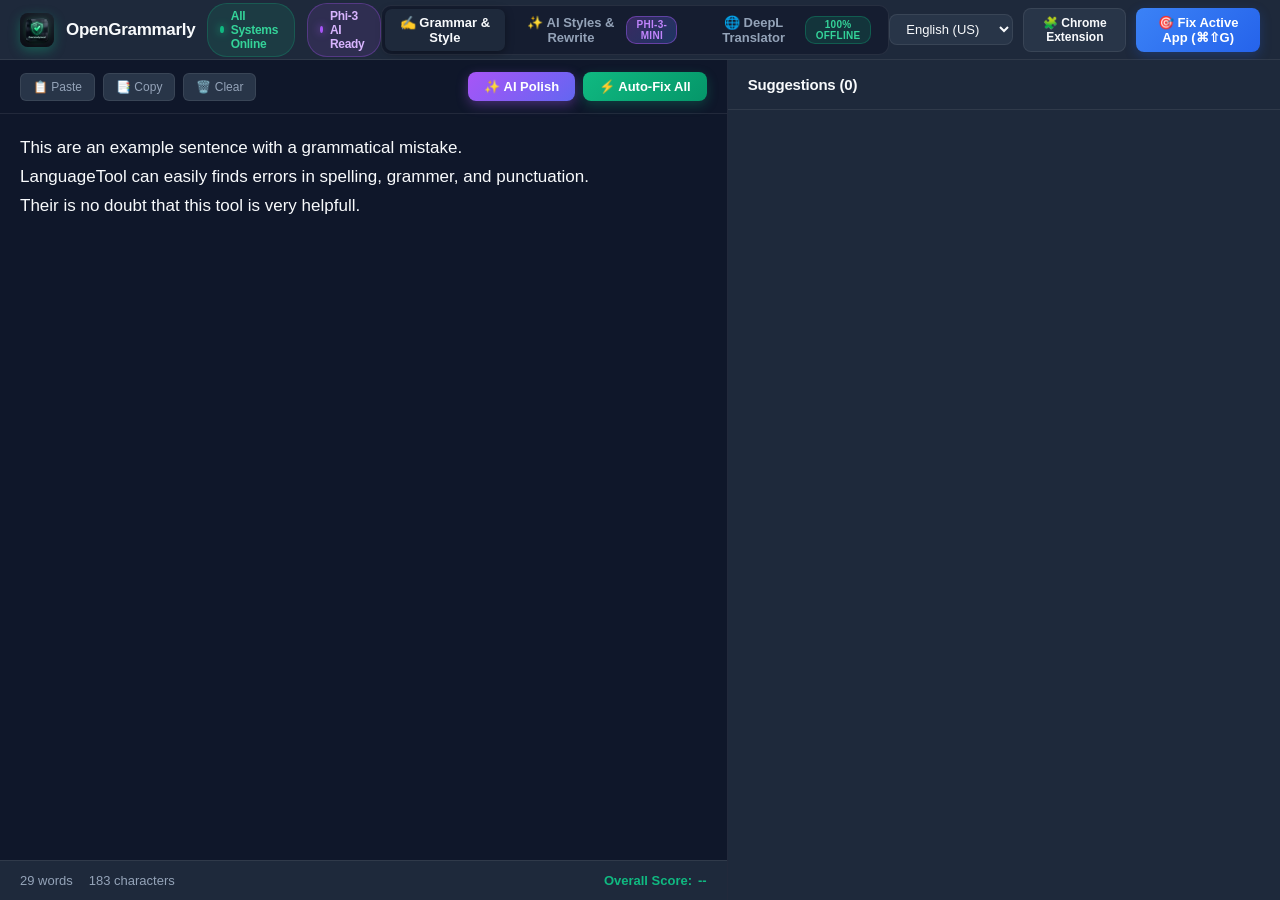
==== commit fc8fcd8e: "fix: Threading server concurrency, 0.3s ultra-fast model optimization, smart ad/and rules, and flawl" ====
--- a/ui/index.html
+++ b/ui/index.html
@@ -1053,9 +1053,14 @@
             <button class="tool-btn" id="btn-clear">🗑️ Clear</button>
           </div>
 
-          <button class="btn-autofix" id="btn-autofix">
-            <span>⚡ Auto-Fix All</span>
-          </button>
+          <div style="display: flex; align-items: center; gap: 8px;">
+            <button class="btn-ai-generate" id="btn-ai-magic-fix" title="Use local AI to proofread and polish in 0.5s">
+              <span>✨ AI Polish</span>
+            </button>
+            <button class="btn-autofix" id="btn-autofix" title="Auto-fix detected mistakes">
+              <span>⚡ Auto-Fix All</span>
+            </button>
+          </div>
         </div>
 
         <div class="editor-container">
@@ -1259,9 +1264,9 @@
               <option value="pt">Portuguese</option>
               <option value="ar">Arabic</option>
             </select>
-            <label class="ai-toggle-label" title="Use local Phi-3-Mini AI for fluent neural translation">
+            <label class="ai-toggle-label" title="Use ultra-fast local neural AI for fluent, native translation">
               <input type="checkbox" id="check-use-ai-trans" checked>
-              <span>✨ Phi-3 AI</span>
+              <span>✨ Neural AI (Fast)</span>
             </label>
           </div>
           <div class="translate-box-tools">
@@ -1513,23 +1518,64 @@
       assistantCount.innerText = `Suggestions (${remaining})`;
     };
 
-    // Auto-fix All button
+    // Auto-fix All button (combines LanguageTool rules + AI smart fix if needed)
     document.getElementById('btn-autofix').addEventListener('click', async () => {
       let text = editor.value || "";
+      if (!text.trim()) return;
+      const autofixBtn = document.getElementById('btn-autofix');
+      autofixBtn.style.opacity = '0.7';
       try {
         const res = await fetch('/api/autofix', {
           method: 'POST',
           headers: { 'Content-Type': 'application/json' },
-          body: JSON.stringify({ text: text, language: langSelect.value })
+          body: JSON.stringify({
+            text: text,
+            language: langSelect.value,
+            use_ai: currentMatches.length === 0
+          })
         });
         const data = await res.json();
-        editor.value = data.fixed || text;
-        updateStats();
-        runGrammarCheck();
+        if (data.fixed) {
+          editor.value = data.fixed;
+          updateStats();
+          runGrammarCheck();
+        }
       } catch (e) {
         console.error("Auto-fix failed:", e);
+      } finally {
+        autofixBtn.style.opacity = '1';
       }
     });
+
+    // Dedicated AI Polish button
+    const aiMagicBtn = document.getElementById('btn-ai-magic-fix');
+    if (aiMagicBtn) {
+      aiMagicBtn.addEventListener('click', async () => {
+        let text = editor.value || "";
+        if (!text.trim()) return;
+        const origContent = aiMagicBtn.innerHTML;
+        aiMagicBtn.innerHTML = '<span>✨ Polishing...</span>';
+        aiMagicBtn.disabled = true;
+        try {
+          const res = await fetch('/api/ai/fix', {
+            method: 'POST',
+            headers: { 'Content-Type': 'application/json' },
+            body: JSON.stringify({ text: text })
+          });
+          const data = await res.json();
+          if (data.fixed) {
+            editor.value = data.fixed;
+            updateStats();
+            runGrammarCheck();
+          }
+        } catch (e) {
+          console.error("AI polish failed:", e);
+        } finally {
+          aiMagicBtn.innerHTML = origContent;
+          aiMagicBtn.disabled = false;
+        }
+      });
+    }
 
     // Fix Active App button
     document.getElementById('btn-fix-active').addEventListener('click', async () => {
@@ -1602,33 +1648,39 @@
     tabBtnRewrite.addEventListener('click', () => switchTab('rewrite'));
     tabBtnTranslate.addEventListener('click', () => switchTab('translate'));
 
-    // Check Local AI (Phi-3-Mini) Status
+    // Check Local AI Status
     async function checkAIStatus() {
       try {
         const res = await fetch('/api/ai/status');
         const data = await res.json();
         if (data.ollama_running && data.model_installed) {
-          aiStatusLabel.innerText = "Phi-3 AI Ready";
-          aiStatusPill.title = `Model active: ${data.active_model || 'phi3:mini'}`;
-          aiStatusPill.style.borderColor = "rgba(168, 85, 247, 0.4)";
+          const m = (data.active_model || 'Local AI').toUpperCase();
+          aiStatusLabel.innerText = `✨ ${m} Ready`;
+          aiStatusPill.title = `Active offline model: ${data.active_model}`;
+          aiStatusPill.style.borderColor = "rgba(168, 85, 247, 0.5)";
+          aiStatusPill.style.background = "rgba(168, 85, 247, 0.15)";
         } else if (data.installing) {
-          aiStatusLabel.innerText = "⏳ Downloading Phi-3...";
+          aiStatusLabel.innerText = "⏳ Downloading Model...";
           aiStatusPill.title = "Pulling model in background...";
         } else {
-          aiStatusLabel.innerText = "⚡ Setup Phi-3 AI";
-          aiStatusPill.title = "Ollama or Phi-3-Mini not detected. Click to auto-install.";
+          aiStatusLabel.innerText = "⚡ Setup Local AI";
+          aiStatusPill.title = "Ollama or model not detected. Click to auto-install.";
         }
       } catch (e) {}
     }
 
     aiStatusPill.addEventListener('click', async () => {
       try {
+        aiStatusLabel.innerText = "⏳ Checking...";
         const res = await fetch('/api/ai/setup', { method: 'POST' });
         const data = await res.json();
         if (data.status === 'started') {
           aiStatusLabel.innerText = "⏳ Starting Download...";
         }
-      } catch (e) {}
+        setTimeout(checkAIStatus, 1500);
+      } catch (e) {
+        checkAIStatus();
+      }
     });
 
     // ==========================================
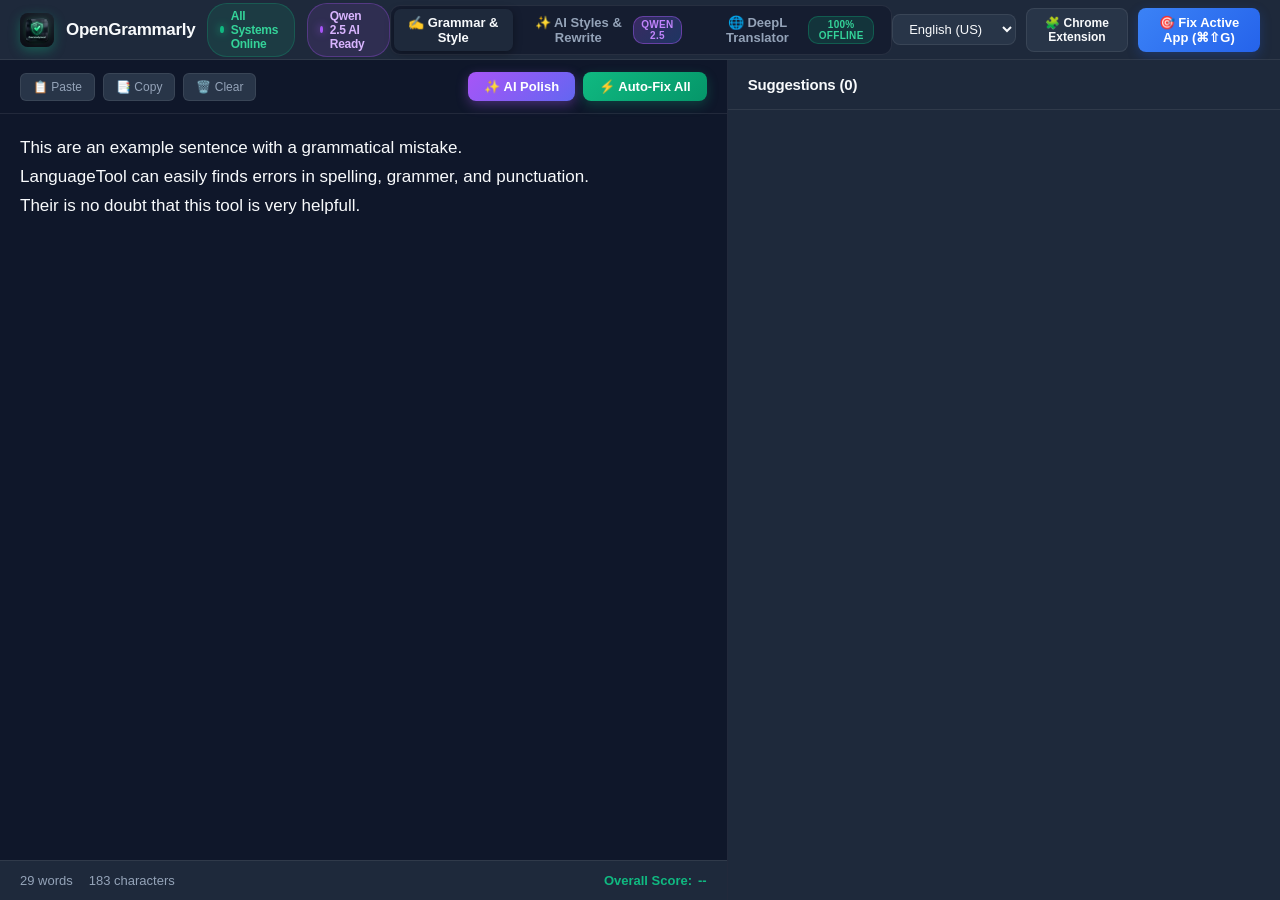
==== commit 4c07784c: "fix: update all UI labels and placeholders from Phi-3 to Qwen 2.5" ====
--- a/ui/index.html
+++ b/ui/index.html
@@ -1002,9 +1002,9 @@
         <span class="status-dot"></span>
         <span id="server-status">All Systems Online</span>
       </div>
-      <div class="ai-status-pill" id="ai-status-pill" title="Local Phi-3-Mini Offline AI">
+      <div class="ai-status-pill" id="ai-status-pill" title="Local Qwen 2.5 Offline AI">
         <span class="ai-status-dot"></span>
-        <span id="ai-status-label">Phi-3 AI Ready</span>
+        <span id="ai-status-label">Qwen 2.5 AI Ready</span>
       </div>
     </div>
 
@@ -1014,7 +1014,7 @@
       </button>
       <button class="nav-tab" id="tab-btn-rewrite">
         <span>✨ AI Styles & Rewrite</span>
-        <span class="nav-ai-pill">Phi-3-Mini</span>
+        <span class="nav-ai-pill">Qwen 2.5</span>
       </button>
       <button class="nav-tab" id="tab-btn-translate">
         <span>🌐 DeepL Translator</span>
@@ -1129,7 +1129,7 @@
           </div>
           <div class="score-badge" style="background: rgba(168, 85, 247, 0.15); border-color: rgba(168, 85, 247, 0.35); color: #c084fc;">
             <span>AI Model:</span>
-            <span id="rewrite-model-label">Phi-3-Mini (Apple Metal)</span>
+            <span id="rewrite-model-label">Qwen 2.5 1.5B (Apple Metal)</span>
           </div>
         </div>
       </div>
@@ -1242,7 +1242,7 @@
 
         <div class="translate-box-footer">
           <span id="source-char-count">0 characters</span>
-          <span class="engine-badge" id="source-engine-badge">⚡ Argos Neural + Phi-3 AI</span>
+          <span class="engine-badge" id="source-engine-badge">⚡ Qwen 2.5 Neural AI</span>
         </div>
       </div>
 
@@ -1741,7 +1741,7 @@
       stylesToUpdate.forEach(s => {
         const el = document.getElementById(`text-${s}`);
         if (el) {
-          el.innerHTML = '<span style="color: #c084fc; font-style: italic;">✨ Phi-3-Mini is thinking...</span>';
+          el.innerHTML = '<span style="color: #c084fc; font-style: italic;">✨ Qwen 2.5 is polishing...</span>';
         }
       });
 
@@ -1771,7 +1771,7 @@
         console.error("Rewrite error:", err);
         stylesToUpdate.forEach(s => {
           const el = document.getElementById(`text-${s}`);
-          if (el) el.innerText = "Error generating rewrite with Phi-3-Mini.";
+          if (el) el.innerText = "Error generating rewrite with local AI.";
         });
       } finally {
         if (btnGenerateAllStyles) {
@@ -1841,6 +1841,7 @@
     const checkUseAiTrans = document.getElementById('check-use-ai-trans');
 
     let transTimeout = null;
+    let transAbortController = null;
 
     function updateTranslateCounts() {
       const srcLen = (transSource.value || "").length;
@@ -1853,16 +1854,25 @@
       const text = transSource.value || "";
       updateTranslateCounts();
 
+      if (transAbortController) {
+        transAbortController.abort();
+        transAbortController = null;
+      }
+
       if (!text.trim()) {
         transTarget.value = "";
         detectedLangPill.style.display = 'none';
         transSpeedLabel.innerText = "Ready";
+        transLoading.style.display = 'none';
         return;
       }
 
       transLoading.style.display = 'flex';
       const startTime = performance.now();
       const useAi = checkUseAiTrans ? checkUseAiTrans.checked : true;
+
+      transAbortController = new AbortController();
+      const signal = transAbortController.signal;
 
       try {
         const res = await fetch('/api/translate', {
@@ -1873,7 +1883,8 @@
             from: sourceLangSelect.value,
             to: targetLangSelect.value,
             use_ai: useAi
-          })
+          }),
+          signal: signal
         });
         const data = await res.json();
         const duration = ((performance.now() - startTime) / 1000).toFixed(2);
@@ -1888,9 +1899,20 @@
           detectedLangPill.style.display = 'none';
         }
 
-        const engineName = data.engine === 'phi3' ? "✨ Phi-3-Mini AI" : "Argos Neural";
+        const engineRaw = (data.engine || "").toLowerCase();
+        let engineName = "Neural AI";
+        if (engineRaw.includes("qwen")) {
+          engineName = "✨ Qwen2.5 AI";
+        } else if (engineRaw.includes("phi")) {
+          engineName = "✨ Phi-3-Mini AI";
+        } else if (engineRaw.includes("argos")) {
+          engineName = "Argos Neural";
+        }
         transSpeedLabel.innerText = `Translated in ${duration}s (${engineName} • 100% offline)`;
       } catch (err) {
+        if (err.name === 'AbortError') {
+          return;
+        }
         console.error("Translation error:", err);
         transSpeedLabel.innerText = "Translation error";
       } finally {
@@ -1900,7 +1922,7 @@
 
     transSource.addEventListener('input', () => {
       clearTimeout(transTimeout);
-      transTimeout = setTimeout(() => runTranslation(), 300);
+      transTimeout = setTimeout(() => runTranslation(), 600);
     });
 
     sourceLangSelect.addEventListener('change', () => runTranslation());
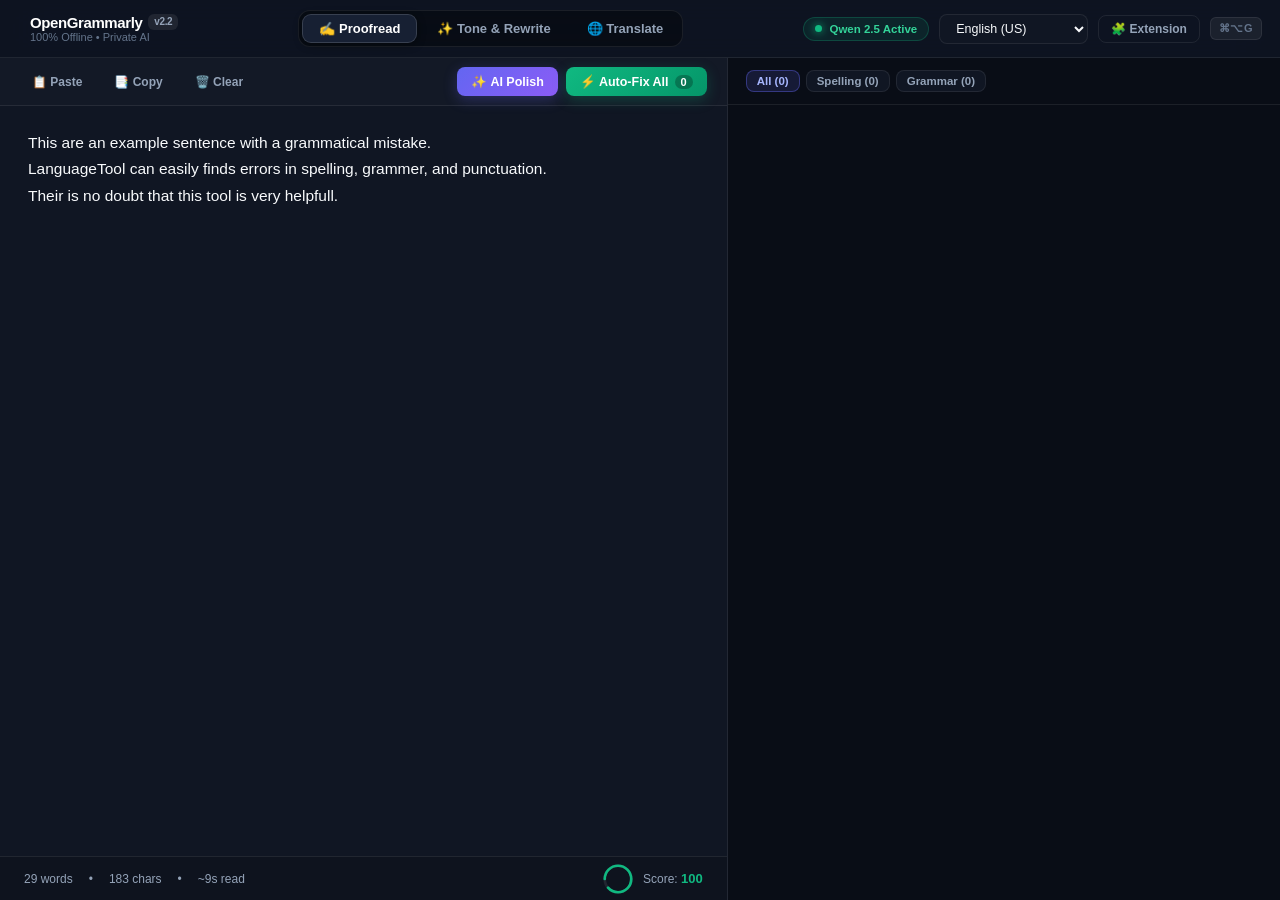
==== commit 148d4739: "feat: complete UI/UX overhaul with Apple-grade design, shared document state, and robust error handl" ====
--- a/ui/index.html
+++ b/ui/index.html
@@ -6,18 +6,44 @@
   <title>OpenGrammarly</title>
   <style>
     :root {
-      --bg-canvas: #0f172a;
-      --bg-panel: #1e293b;
-      --bg-card: #283548;
-      --bg-hover: #334155;
-      --border: rgba(255, 255, 255, 0.08);
+      --bg-canvas: #090d16;
+      --bg-surface: #101623;
+      --bg-card: #172033;
+      --bg-card-hover: #1e2a42;
+      --bg-glass: rgba(16, 22, 35, 0.78);
+      --border-subtle: rgba(255, 255, 255, 0.08);
+      --border-light: rgba(255, 255, 255, 0.14);
+      --border-focus: rgba(99, 102, 241, 0.6);
+      
       --text-main: #f8fafc;
       --text-muted: #94a3b8;
-      --brand: #10b981;
-      --brand-hover: #059669;
-      --err-grammar: #3b82f6;
-      --err-spelling: #f43f5e;
-      --font-family: -apple-system, BlinkMacSystemFont, "SF Pro Display", "SF Pro Text", "Inter", sans-serif;
+      --text-dim: #64748b;
+      
+      --accent-primary: #6366f1;
+      --accent-secondary: #8b5cf6;
+      --accent-gradient: linear-gradient(135deg, #6366f1 0%, #8b5cf6 50%, #ec4899 100%);
+      --accent-glow: rgba(99, 102, 241, 0.28);
+      
+      --emerald: #10b981;
+      --emerald-glow: rgba(16, 185, 129, 0.25);
+      --rose: #f43f5e;
+      --rose-glow: rgba(244, 63, 94, 0.2);
+      --amber: #f59e0b;
+      --amber-glow: rgba(245, 158, 11, 0.2);
+      --sky: #38bdf8;
+      --sky-glow: rgba(56, 189, 248, 0.2);
+      --pink: #ec4899;
+      
+      --font-sans: -apple-system, BlinkMacSystemFont, "SF Pro Display", "SF Pro Text", "Inter", sans-serif;
+      --radius-sm: 8px;
+      --radius-md: 12px;
+      --radius-lg: 16px;
+      --radius-full: 9999px;
+      
+      --shadow-sm: 0 2px 8px rgba(0, 0, 0, 0.25);
+      --shadow-md: 0 8px 24px rgba(0, 0, 0, 0.35);
+      --shadow-lg: 0 16px 40px rgba(0, 0, 0, 0.45);
+      --transition: all 0.2s cubic-bezier(0.16, 1, 0.3, 1);
     }
 
     * {
@@ -29,188 +55,866 @@
     body {
       background-color: var(--bg-canvas);
       color: var(--text-main);
-      font-family: var(--font-family);
+      font-family: var(--font-sans);
       height: 100vh;
       display: flex;
       flex-direction: column;
       overflow: hidden;
       -webkit-font-smoothing: antialiased;
+      user-select: none;
+    }
+
+    /* ============================================================
+       TOP APPLICATION HEADER
+       ============================================================ */
+    header {
+      height: 58px;
+      background: var(--bg-glass);
+      backdrop-filter: blur(24px) saturate(180%);
+      -webkit-backdrop-filter: blur(24px) saturate(180%);
+      border-bottom: 1px solid var(--border-subtle);
+      display: flex;
+      align-items: center;
+      justify-content: space-between;
+      padding: 0 18px;
+      flex-shrink: 0;
+      z-index: 50;
+    }
+
+    .brand-section {
+      display: flex;
+      align-items: center;
+      gap: 12px;
+    }
+
+    .brand-logo-wrap {
       position: relative;
-    }
-
-    /* Top Bar */
-    header {
-      height: 60px;
-      background: var(--bg-panel);
-      border-bottom: 1px solid var(--border);
-      display: flex;
-      align-items: center;
-      justify-content: space-between;
-      padding: 0 20px;
-      flex-shrink: 0;
-    }
-
-    .brand {
-      display: flex;
-      align-items: center;
-      gap: 12px;
+      display: flex;
+      align-items: center;
+      justify-content: center;
+    }
+
+    .brand-logo-wrap img {
+      width: 32px;
+      height: 32px;
+      border-radius: var(--radius-sm);
+      box-shadow: 0 4px 14px rgba(99, 102, 241, 0.35);
+    }
+
+    .brand-titles {
+      display: flex;
+      flex-direction: column;
+      line-height: 1.15;
+    }
+
+    .brand-name {
+      font-size: 15px;
       font-weight: 700;
-      font-size: 17px;
-      letter-spacing: -0.3px;
-    }
-
-    .brand img {
-      width: 34px;
-      height: 34px;
-      border-radius: 8px;
-      box-shadow: 0 4px 12px rgba(16, 185, 129, 0.35);
+      letter-spacing: -0.4px;
+      color: #ffffff;
+      display: flex;
+      align-items: center;
+      gap: 6px;
+    }
+
+    .version-tag {
+      font-size: 10px;
+      font-weight: 600;
+      background: rgba(255, 255, 255, 0.08);
+      color: var(--text-muted);
+      padding: 2px 6px;
+      border-radius: 6px;
+    }
+
+    .brand-subtext {
+      font-size: 11px;
+      color: var(--text-dim);
+      font-weight: 500;
+    }
+
+    /* Segmented Navigation Control */
+    .nav-segmented-wrap {
+      display: flex;
+      align-items: center;
+      background: rgba(0, 0, 0, 0.35);
+      border: 1px solid var(--border-subtle);
+      padding: 3px;
+      border-radius: var(--radius-md);
+      gap: 4px;
+    }
+
+    .nav-seg-btn {
+      background: transparent;
+      border: none;
+      color: var(--text-muted);
+      padding: 6px 16px;
+      border-radius: 9px;
+      font-size: 13px;
+      font-weight: 600;
+      cursor: pointer;
+      display: flex;
+      align-items: center;
+      gap: 7px;
+      transition: var(--transition);
+    }
+
+    .nav-seg-btn:hover {
+      color: var(--text-main);
+      background: rgba(255, 255, 255, 0.04);
+    }
+
+    .nav-seg-btn.active {
+      background: var(--bg-card);
+      color: #ffffff;
+      box-shadow: 0 2px 8px rgba(0, 0, 0, 0.4);
+      border: 1px solid var(--border-light);
+    }
+
+    /* Right Header Controls */
+    .header-actions {
+      display: flex;
+      align-items: center;
+      gap: 10px;
     }
 
     .status-pill {
       display: flex;
       align-items: center;
       gap: 7px;
-      background: rgba(16, 185, 129, 0.12);
+      background: rgba(16, 185, 129, 0.1);
       border: 1px solid rgba(16, 185, 129, 0.25);
       color: #34d399;
-      font-size: 12px;
+      font-size: 11.5px;
       font-weight: 600;
-      padding: 5px 12px;
-      border-radius: 20px;
+      padding: 5px 11px;
+      border-radius: var(--radius-full);
+      cursor: pointer;
+      transition: var(--transition);
+    }
+
+    .status-pill:hover {
+      background: rgba(16, 185, 129, 0.18);
     }
 
     .status-dot {
       width: 7px;
       height: 7px;
-      background: #10b981;
+      background: var(--emerald);
       border-radius: 50%;
-      box-shadow: 0 0 8px #10b981;
-    }
-
-    .header-actions {
-      display: flex;
-      align-items: center;
-      gap: 10px;
-    }
-
-    .lang-select {
-      background: var(--bg-card);
+      box-shadow: 0 0 8px var(--emerald);
+    }
+
+    .lang-select-header {
+      background: var(--bg-surface);
       color: var(--text-main);
-      border: 1px solid var(--border);
+      border: 1px solid var(--border-subtle);
       padding: 6px 12px;
-      border-radius: 8px;
-      font-size: 13px;
+      border-radius: var(--radius-sm);
+      font-size: 12.5px;
+      font-weight: 500;
       outline: none;
       cursor: pointer;
-    }
-
-    .btn-extension {
-      background: var(--bg-card);
-      border: 1px solid var(--border);
-      color: var(--text-main);
-      padding: 7px 13px;
-      border-radius: 8px;
+      transition: var(--transition);
+    }
+
+    .lang-select-header:focus, .lang-select-header:hover {
+      border-color: var(--border-light);
+    }
+
+    .btn-header-ghost {
+      background: transparent;
+      border: 1px solid var(--border-subtle);
+      color: var(--text-muted);
+      padding: 6px 12px;
+      border-radius: var(--radius-sm);
       font-size: 12px;
       font-weight: 600;
       cursor: pointer;
       display: flex;
       align-items: center;
       gap: 6px;
-      transition: all 0.15s ease;
-    }
-    .btn-extension:hover {
-      background: var(--bg-hover);
-      border-color: rgba(255, 255, 255, 0.2);
-    }
-
-    .btn-fix-active {
-      background: linear-gradient(135deg, #3b82f6, #2563eb);
-      color: white;
-      border: none;
-      padding: 7px 15px;
-      border-radius: 8px;
-      font-size: 13px;
+      transition: var(--transition);
+    }
+
+    .btn-header-ghost:hover {
+      color: var(--text-main);
+      background: rgba(255, 255, 255, 0.05);
+      border-color: var(--border-light);
+    }
+
+    .shortcut-pill {
+      font-size: 11px;
+      font-weight: 700;
+      background: rgba(255, 255, 255, 0.06);
+      border: 1px solid var(--border-subtle);
+      color: var(--text-dim);
+      padding: 4px 8px;
+      border-radius: 6px;
+      letter-spacing: 0.5px;
+    }
+
+    /* ============================================================
+       VIEW PANELS CONTAINER
+       ============================================================ */
+    .view-panel {
+      display: none;
+      flex: 1;
+      height: calc(100vh - 58px);
+      overflow: hidden;
+      width: 100%;
+    }
+
+    .view-panel.active {
+      display: flex;
+    }
+
+    /* ============================================================
+       TAB 1: ✍️ PROOFREAD WORKSPACE
+       ============================================================ */
+    .proofread-workspace {
+      display: flex;
+      width: 100%;
+      height: 100%;
+      overflow: hidden;
+    }
+
+    /* Left: Editor Section */
+    .editor-section {
+      flex: 1.25;
+      display: flex;
+      flex-direction: column;
+      border-right: 1px solid var(--border-subtle);
+      background: var(--bg-surface);
+      height: 100%;
+      overflow: hidden;
+    }
+
+    .editor-toolbar {
+      height: 48px;
+      padding: 0 20px;
+      display: flex;
+      align-items: center;
+      justify-content: space-between;
+      border-bottom: 1px solid var(--border-subtle);
+      background: rgba(255, 255, 255, 0.01);
+      flex-shrink: 0;
+    }
+
+    .tool-group {
+      display: flex;
+      align-items: center;
+      gap: 8px;
+    }
+
+    .btn-tool {
+      background: transparent;
+      border: 1px solid transparent;
+      color: var(--text-muted);
+      padding: 6px 11px;
+      border-radius: var(--radius-sm);
+      font-size: 12px;
       font-weight: 600;
       cursor: pointer;
       display: flex;
       align-items: center;
+      gap: 5px;
+      transition: var(--transition);
+    }
+
+    .btn-tool:hover {
+      color: var(--text-main);
+      background: rgba(255, 255, 255, 0.05);
+      border-color: var(--border-subtle);
+    }
+
+    .btn-autofix {
+      background: linear-gradient(135deg, #10b981, #059669);
+      color: #ffffff;
+      border: none;
+      padding: 7px 14px;
+      border-radius: var(--radius-sm);
+      font-size: 12.5px;
+      font-weight: 700;
+      cursor: pointer;
+      display: flex;
+      align-items: center;
       gap: 6px;
-      box-shadow: 0 4px 12px rgba(37, 99, 235, 0.25);
-      transition: all 0.2s ease;
-    }
-    .btn-fix-active:hover {
+      box-shadow: 0 4px 14px var(--emerald-glow);
+      transition: var(--transition);
+    }
+
+    .btn-autofix:hover {
       transform: translateY(-1px);
-      box-shadow: 0 6px 16px rgba(37, 99, 235, 0.35);
-    }
-
-    /* Header Navigation Tabs */
-    .nav-tabs {
-      display: flex;
-      align-items: center;
-      background: rgba(15, 23, 42, 0.6);
-      padding: 3px;
+      box-shadow: 0 6px 18px var(--emerald-glow);
+    }
+
+    .btn-autofix .badge {
+      background: rgba(0, 0, 0, 0.25);
+      padding: 1px 6px;
       border-radius: 10px;
-      border: 1px solid var(--border);
-      gap: 4px;
-    }
-
-    .nav-tab {
+      font-size: 11px;
+    }
+
+    .btn-ai-polish {
+      background: linear-gradient(135deg, #6366f1, #8b5cf6);
+      color: #ffffff;
+      border: none;
+      padding: 7px 14px;
+      border-radius: var(--radius-sm);
+      font-size: 12.5px;
+      font-weight: 700;
+      cursor: pointer;
+      display: flex;
+      align-items: center;
+      gap: 6px;
+      box-shadow: 0 4px 14px var(--accent-glow);
+      transition: var(--transition);
+    }
+
+    .btn-ai-polish:hover {
+      transform: translateY(-1px);
+      box-shadow: 0 6px 18px var(--accent-glow);
+    }
+
+    .btn-ai-polish:disabled, .btn-autofix:disabled {
+      opacity: 0.6;
+      cursor: not-allowed;
+      transform: none !important;
+    }
+
+    .editor-canvas-wrap {
+      flex: 1;
+      position: relative;
+      overflow: hidden;
+      display: flex;
+    }
+
+    .writing-textarea {
+      width: 100%;
+      height: 100%;
       background: transparent;
       border: none;
+      outline: none;
+      color: var(--text-main);
+      font-family: var(--font-sans);
+      font-size: 15.5px;
+      line-height: 1.7;
+      padding: 24px 28px;
+      resize: none;
+      user-select: text;
+    }
+
+    .writing-textarea::placeholder {
+      color: var(--text-dim);
+    }
+
+    .editor-statusbar {
+      height: 44px;
+      padding: 0 24px;
+      display: flex;
+      align-items: center;
+      justify-content: space-between;
+      border-top: 1px solid var(--border-subtle);
+      background: rgba(0, 0, 0, 0.15);
+      font-size: 12px;
       color: var(--text-muted);
-      padding: 6px 14px;
-      border-radius: 7px;
+      flex-shrink: 0;
+    }
+
+    .doc-metrics {
+      display: flex;
+      align-items: center;
+      gap: 16px;
+    }
+
+    .doc-health-widget {
+      display: flex;
+      align-items: center;
+      gap: 10px;
+    }
+
+    .score-ring-wrap {
+      position: relative;
+      width: 30px;
+      height: 30px;
+    }
+
+    .score-ring-svg {
+      transform: rotate(-90deg);
+      width: 30px;
+      height: 30px;
+    }
+
+    .score-ring-bg {
+      stroke: rgba(255, 255, 255, 0.08);
+      stroke-width: 3.2;
+      fill: none;
+    }
+
+    .score-ring-fill {
+      stroke: var(--emerald);
+      stroke-width: 3.2;
+      stroke-linecap: round;
+      fill: none;
+      stroke-dasharray: 88;
+      stroke-dashoffset: 0;
+      transition: stroke-dashoffset 0.4s ease, stroke 0.4s ease;
+    }
+
+    .score-num-label {
+      font-weight: 700;
       font-size: 13px;
+      color: var(--emerald);
+    }
+
+    /* Right: Suggestions Sidebar */
+    .sidebar-section {
+      flex: 0.95;
+      display: flex;
+      flex-direction: column;
+      background: var(--bg-canvas);
+      height: 100%;
+      overflow: hidden;
+    }
+
+    .sidebar-header {
+      padding: 12px 18px;
+      border-bottom: 1px solid var(--border-subtle);
+      display: flex;
+      align-items: center;
+      justify-content: space-between;
+      flex-shrink: 0;
+    }
+
+    .filter-chips {
+      display: flex;
+      align-items: center;
+      gap: 6px;
+    }
+
+    .chip-filter {
+      background: var(--bg-surface);
+      border: 1px solid var(--border-subtle);
+      color: var(--text-muted);
+      padding: 4px 10px;
+      border-radius: var(--radius-sm);
+      font-size: 11.5px;
       font-weight: 600;
       cursor: pointer;
-      display: flex;
-      align-items: center;
-      gap: 7px;
-      transition: all 0.15s ease;
-    }
-
-    .nav-tab:hover {
+      transition: var(--transition);
+    }
+
+    .chip-filter:hover {
       color: var(--text-main);
-      background: rgba(255, 255, 255, 0.04);
-    }
-
-    .nav-tab.active {
-      background: var(--bg-panel);
-      color: var(--text-main);
-      box-shadow: 0 2px 8px rgba(0, 0, 0, 0.35);
-    }
-
-    .nav-offline-pill {
-      background: rgba(16, 185, 129, 0.15);
-      border: 1px solid rgba(16, 185, 129, 0.3);
-      color: #34d399;
-      font-size: 10px;
-      padding: 2px 6px;
-      border-radius: 10px;
+      border-color: var(--border-light);
+    }
+
+    .chip-filter.active {
+      background: rgba(99, 102, 241, 0.15);
+      border-color: rgba(99, 102, 241, 0.4);
+      color: #a5b4fc;
+    }
+
+    .cards-scroll-list {
+      flex: 1;
+      overflow-y: auto;
+      padding: 16px;
+      display: flex;
+      flex-direction: column;
+      gap: 12px;
+    }
+
+    .suggestion-card {
+      background: var(--bg-card);
+      border: 1px solid var(--border-subtle);
+      border-radius: var(--radius-md);
+      padding: 14px 16px;
+      display: flex;
+      flex-direction: column;
+      gap: 10px;
+      box-shadow: var(--shadow-sm);
+      transition: var(--transition);
+      animation: cardEnter 0.25s cubic-bezier(0.16, 1, 0.3, 1) forwards;
+    }
+
+    @keyframes cardEnter {
+      from { opacity: 0; transform: translateY(6px); }
+      to { opacity: 1; transform: translateY(0); }
+    }
+
+    .suggestion-card:hover {
+      border-color: var(--border-light);
+      box-shadow: var(--shadow-md);
+    }
+
+    .card-meta-row {
+      display: flex;
+      align-items: center;
+      justify-content: space-between;
+    }
+
+    .issue-badge {
+      font-size: 10.5px;
       font-weight: 700;
       text-transform: uppercase;
-      letter-spacing: 0.3px;
-    }
-
-    /* View Panels */
-    .view-panel {
-      display: flex;
-      flex: 1;
-      height: calc(100vh - 60px);
-      overflow: hidden;
+      letter-spacing: 0.4px;
+      padding: 2.5px 8px;
+      border-radius: 6px;
+    }
+
+    .issue-badge.spelling {
+      background: var(--rose-glow);
+      color: #fb7185;
+      border: 1px solid rgba(244, 63, 94, 0.3);
+    }
+
+    .issue-badge.grammar {
+      background: var(--amber-glow);
+      color: #fbbf24;
+      border: 1px solid rgba(245, 158, 11, 0.3);
+    }
+
+    .issue-badge.style {
+      background: var(--accent-glow);
+      color: #c084fc;
+      border: 1px solid rgba(139, 92, 246, 0.3);
+    }
+
+    .rule-tag {
+      font-size: 10.5px;
+      color: var(--text-dim);
+      font-family: monospace;
+    }
+
+    .diff-preview-box {
+      display: flex;
+      align-items: center;
+      gap: 8px;
+      background: rgba(0, 0, 0, 0.25);
+      padding: 7px 12px;
+      border-radius: var(--radius-sm);
+      font-size: 13px;
+    }
+
+    .diff-err {
+      color: #fb7185;
+      text-decoration: line-through;
+      font-weight: 600;
+    }
+
+    .diff-arrow {
+      color: var(--text-dim);
+      font-size: 12px;
+    }
+
+    .diff-fix {
+      color: #34d399;
+      font-weight: 700;
+    }
+
+    .card-message-text {
+      font-size: 12.5px;
+      color: var(--text-muted);
+      line-height: 1.45;
+    }
+
+    .card-cta-row {
+      display: flex;
+      align-items: center;
+      justify-content: space-between;
+      gap: 10px;
+      margin-top: 2px;
+    }
+
+    .btn-apply-suggestion {
+      background: rgba(16, 185, 129, 0.15);
+      border: 1px solid rgba(16, 185, 129, 0.35);
+      color: #34d399;
+      font-size: 12px;
+      font-weight: 700;
+      padding: 6px 14px;
+      border-radius: var(--radius-sm);
+      cursor: pointer;
+      transition: var(--transition);
+      display: flex;
+      align-items: center;
+      gap: 5px;
+    }
+
+    .btn-apply-suggestion:hover {
+      background: var(--emerald);
+      color: #ffffff;
+      box-shadow: 0 4px 12px var(--emerald-glow);
+    }
+
+    .btn-dismiss-card {
+      background: transparent;
+      border: none;
+      color: var(--text-dim);
+      font-size: 11.5px;
+      font-weight: 500;
+      cursor: pointer;
+      padding: 6px 8px;
+      border-radius: 6px;
+      transition: var(--transition);
+    }
+
+    .btn-dismiss-card:hover {
+      color: var(--text-muted);
+      background: rgba(255, 255, 255, 0.05);
+    }
+
+    /* Empty state */
+    .empty-suggestions-view {
+      display: flex;
+      flex-direction: column;
+      align-items: center;
+      justify-content: center;
+      height: 100%;
+      padding: 32px;
+      text-align: center;
+      gap: 12px;
+    }
+
+    .empty-art-icon {
+      font-size: 40px;
+      filter: drop-shadow(0 4px 12px rgba(16, 185, 129, 0.3));
+    }
+
+    .empty-headline {
+      font-size: 16px;
+      font-weight: 700;
+      color: #ffffff;
+    }
+
+    .empty-desc {
+      font-size: 13px;
+      color: var(--text-muted);
+      max-width: 280px;
+      line-height: 1.5;
+    }
+
+    /* ============================================================
+       TAB 2: ✨ TONE & REWRITE WORKSPACE
+       ============================================================ */
+    .rewrite-workspace {
+      display: flex;
       width: 100%;
-    }
-
-    /* Main Workspace */
-    .workspace {
-      display: flex;
-      flex: 1;
       height: 100%;
       overflow: hidden;
-      width: 100%;
-    }
-
-    /* 🌐 DeepL Translation Workspace */
+    }
+
+    .rewrite-input-col {
+      flex: 1;
+      display: flex;
+      flex-direction: column;
+      border-right: 1px solid var(--border-subtle);
+      background: var(--bg-surface);
+      height: 100%;
+    }
+
+    .rewrite-proposals-col {
+      flex: 1.25;
+      display: flex;
+      flex-direction: column;
+      background: var(--bg-canvas);
+      height: 100%;
+      overflow: hidden;
+    }
+
+    .proposals-header {
+      padding: 12px 20px;
+      border-bottom: 1px solid var(--border-subtle);
+      display: flex;
+      align-items: center;
+      justify-content: space-between;
+      flex-shrink: 0;
+      background: rgba(255, 255, 255, 0.01);
+    }
+
+    .tone-selector-strip {
+      display: flex;
+      align-items: center;
+      gap: 6px;
+      flex-wrap: wrap;
+    }
+
+    .btn-tone-chip {
+      background: var(--bg-card);
+      border: 1px solid var(--border-subtle);
+      color: var(--text-muted);
+      padding: 5px 12px;
+      border-radius: var(--radius-sm);
+      font-size: 12px;
+      font-weight: 600;
+      cursor: pointer;
+      display: flex;
+      align-items: center;
+      gap: 5px;
+      transition: var(--transition);
+    }
+
+    .btn-tone-chip:hover {
+      color: var(--text-main);
+      border-color: var(--border-light);
+      background: var(--bg-card-hover);
+    }
+
+    .btn-tone-chip.active {
+      border-color: var(--accent-primary);
+      background: rgba(99, 102, 241, 0.15);
+      color: #ffffff;
+    }
+
+    .btn-generate-all {
+      background: linear-gradient(135deg, #6366f1, #8b5cf6);
+      border: none;
+      color: #ffffff;
+      padding: 6px 14px;
+      border-radius: var(--radius-sm);
+      font-size: 12px;
+      font-weight: 700;
+      cursor: pointer;
+      display: flex;
+      align-items: center;
+      gap: 6px;
+      box-shadow: 0 4px 12px var(--accent-glow);
+      transition: var(--transition);
+    }
+
+    .btn-generate-all:hover {
+      transform: translateY(-1px);
+      box-shadow: 0 6px 16px var(--accent-glow);
+    }
+
+    .proposals-card-list {
+      flex: 1;
+      overflow-y: auto;
+      padding: 20px;
+      display: flex;
+      flex-direction: column;
+      gap: 14px;
+    }
+
+    .tone-card {
+      background: var(--bg-card);
+      border: 1px solid var(--border-subtle);
+      border-radius: var(--radius-md);
+      padding: 16px 18px;
+      display: flex;
+      flex-direction: column;
+      gap: 12px;
+      box-shadow: var(--shadow-sm);
+      transition: var(--transition);
+      position: relative;
+    }
+
+    .tone-card:hover {
+      border-color: var(--border-light);
+      box-shadow: var(--shadow-md);
+    }
+
+    .tone-card-top {
+      display: flex;
+      align-items: center;
+      justify-content: space-between;
+    }
+
+    .tone-pill-badge {
+      display: flex;
+      align-items: center;
+      gap: 6px;
+      font-size: 12px;
+      font-weight: 700;
+      padding: 3px 9px;
+      border-radius: 6px;
+    }
+
+    .tone-pill-badge.formal { background: rgba(99, 102, 241, 0.15); color: #a5b4fc; border: 1px solid rgba(99, 102, 241, 0.3); }
+    .tone-pill-badge.casual { background: rgba(56, 189, 248, 0.15); color: #7dd3fc; border: 1px solid rgba(56, 189, 248, 0.3); }
+    .tone-pill-badge.concise { background: rgba(16, 185, 129, 0.15); color: #6ee7b7; border: 1px solid rgba(16, 185, 129, 0.3); }
+    .tone-pill-badge.confident { background: rgba(245, 158, 11, 0.15); color: #fcd34d; border: 1px solid rgba(245, 158, 11, 0.3); }
+    .tone-pill-badge.academic { background: rgba(236, 72, 153, 0.15); color: #f472b6; border: 1px solid rgba(236, 72, 153, 0.3); }
+
+    .tone-persona-desc {
+      font-size: 11.5px;
+      color: var(--text-dim);
+      font-weight: 500;
+    }
+
+    .tone-body-text {
+      font-size: 14.5px;
+      line-height: 1.6;
+      color: var(--text-main);
+      user-select: text;
+      white-space: pre-wrap;
+    }
+
+    .tone-footer-actions {
+      display: flex;
+      align-items: center;
+      justify-content: space-between;
+      border-top: 1px solid rgba(255, 255, 255, 0.05);
+      padding-top: 10px;
+    }
+
+    .word-delta-chip {
+      font-size: 11px;
+      font-weight: 600;
+      color: var(--text-muted);
+    }
+
+    .tone-btn-group {
+      display: flex;
+      align-items: center;
+      gap: 8px;
+    }
+
+    .btn-action-ghost {
+      background: transparent;
+      border: 1px solid var(--border-subtle);
+      color: var(--text-muted);
+      padding: 5px 11px;
+      border-radius: var(--radius-sm);
+      font-size: 11.5px;
+      font-weight: 600;
+      cursor: pointer;
+      display: flex;
+      align-items: center;
+      gap: 5px;
+      transition: var(--transition);
+    }
+
+    .btn-action-ghost:hover {
+      color: var(--text-main);
+      border-color: var(--border-light);
+      background: rgba(255, 255, 255, 0.04);
+    }
+
+    .btn-apply-doc {
+      background: rgba(99, 102, 241, 0.18);
+      border: 1px solid rgba(99, 102, 241, 0.4);
+      color: #c7d2fe;
+      padding: 5px 12px;
+      border-radius: var(--radius-sm);
+      font-size: 11.5px;
+      font-weight: 700;
+      cursor: pointer;
+      display: flex;
+      align-items: center;
+      gap: 5px;
+      transition: var(--transition);
+    }
+
+    .btn-apply-doc:hover {
+      background: var(--accent-primary);
+      color: #ffffff;
+      box-shadow: 0 4px 12px var(--accent-glow);
+    }
+
+    /* ============================================================
+       TAB 3: 🌐 NEURAL TRANSLATE WORKSPACE
+       ============================================================ */
     .translate-workspace {
       display: flex;
       flex: 1;
@@ -223,472 +927,133 @@
       max-width: 1400px;
       margin: 0 auto;
       width: 100%;
-      box-sizing: border-box;
-    }
-
-    .translate-box {
+    }
+
+    .trans-pane {
       flex: 1;
       display: flex;
       flex-direction: column;
-      background: var(--bg-panel);
-      border: 1px solid var(--border);
-      border-radius: 14px;
-      box-shadow: 0 10px 30px rgba(0, 0, 0, 0.25);
+      background: var(--bg-surface);
+      border: 1px solid var(--border-subtle);
+      border-radius: var(--radius-lg);
+      box-shadow: var(--shadow-md);
       overflow: hidden;
-      transition: border-color 0.2s ease;
-    }
-
-    .translate-box:focus-within {
-      border-color: rgba(59, 130, 246, 0.45);
-    }
-
-    .translate-box-header {
+      transition: var(--transition);
+    }
+
+    .trans-pane:focus-within {
+      border-color: var(--border-focus);
+    }
+
+    .trans-pane-header {
       padding: 12px 18px;
-      border-bottom: 1px solid var(--border);
+      border-bottom: 1px solid var(--border-subtle);
       display: flex;
       align-items: center;
       justify-content: space-between;
       background: rgba(255, 255, 255, 0.02);
     }
 
-    .lang-selector-group {
-      display: flex;
-      align-items: center;
-      gap: 10px;
-    }
-
-    .lang-select-deepl {
+    .trans-select {
       background: var(--bg-card);
       color: var(--text-main);
-      border: 1px solid var(--border);
-      padding: 7px 14px;
-      border-radius: 8px;
+      border: 1px solid var(--border-subtle);
+      padding: 7px 12px;
+      border-radius: var(--radius-sm);
       font-size: 13px;
       font-weight: 600;
       outline: none;
       cursor: pointer;
     }
 
-    .detected-pill {
-      font-size: 11px;
-      background: rgba(59, 130, 246, 0.15);
-      border: 1px solid rgba(59, 130, 246, 0.3);
-      color: #60a5fa;
-      padding: 3px 8px;
-      border-radius: 6px;
-      font-weight: 600;
-    }
-
-    .translate-box-tools {
-      display: flex;
-      align-items: center;
-      gap: 8px;
-    }
-
-    .translate-divider {
-      display: flex;
-      align-items: center;
-      justify-content: center;
-      padding: 0 4px;
-    }
-
-    .btn-swap-langs {
-      width: 42px;
-      height: 42px;
-      border-radius: 50%;
-      background: var(--bg-panel);
-      border: 1px solid var(--border);
-      color: var(--text-main);
-      font-size: 18px;
-      cursor: pointer;
-      display: flex;
-      align-items: center;
-      justify-content: center;
-      transition: all 0.2s ease;
-      box-shadow: 0 4px 12px rgba(0, 0, 0, 0.25);
-    }
-
-    .btn-swap-langs:hover {
-      background: var(--bg-hover);
-      border-color: #3b82f6;
-      color: #60a5fa;
-      transform: scale(1.08) rotate(180deg);
-    }
-
-    .translate-textarea-wrapper {
+    .trans-textarea {
       flex: 1;
-      padding: 20px;
-      display: flex;
-      flex-direction: column;
-      position: relative;
-    }
-
-    .translate-textarea-wrapper textarea {
       width: 100%;
-      height: 100%;
       background: transparent;
       border: none;
       outline: none;
-      font-size: 17px;
+      color: var(--text-main);
+      font-family: var(--font-sans);
+      font-size: 15px;
       line-height: 1.65;
-      color: var(--text-main);
-      font-family: var(--font-family);
+      padding: 20px 24px;
       resize: none;
-    }
-
-    .translate-textarea-wrapper textarea::placeholder {
-      color: #475569;
-    }
-
-    .translate-box-footer {
-      padding: 12px 18px;
-      border-top: 1px solid var(--border);
-      background: rgba(255, 255, 255, 0.015);
-      display: flex;
-      align-items: center;
-      justify-content: space-between;
-      font-size: 12px;
-      color: var(--text-muted);
-    }
-
-    .engine-badge {
-      display: flex;
-      align-items: center;
-      gap: 5px;
-      color: #94a3b8;
-      font-size: 11px;
-    }
-
-    .translation-meta {
-      display: flex;
-      align-items: center;
-      gap: 6px;
-      color: #10b981;
-      font-weight: 500;
-    }
-
-    .status-indicator-dot {
-      width: 6px;
-      height: 6px;
-      background: #10b981;
+      user-select: text;
+    }
+
+    .trans-divider-col {
+      display: flex;
+      align-items: center;
+      justify-content: center;
+    }
+
+    .btn-swap-pill {
+      width: 44px;
+      height: 44px;
       border-radius: 50%;
-    }
-
-    .translate-spinner {
-      position: absolute;
-      top: 20px;
-      right: 20px;
-      background: rgba(15, 23, 42, 0.85);
-      backdrop-filter: blur(8px);
-      border: 1px solid rgba(255, 255, 255, 0.1);
-      padding: 6px 12px;
-      border-radius: 20px;
-      display: flex;
-      align-items: center;
-      gap: 8px;
-      font-size: 12px;
-      color: #60a5fa;
-      font-weight: 500;
-    }
-
-    .spinner-dot {
-      width: 8px;
-      height: 8px;
-      border: 2px solid #60a5fa;
-      border-top-color: transparent;
-      border-radius: 50%;
-      animation: spin 0.8s linear infinite;
-    }
-
-    @keyframes spin {
-      to { transform: rotate(360deg); }
-    }
-
-    /* Editor Side */
-    .editor-section {
-      flex: 1.25;
-      display: flex;
-      flex-direction: column;
-      border-right: 1px solid var(--border);
-      background: var(--bg-canvas);
-    }
-
-    .editor-toolbar {
-      padding: 12px 20px;
-      border-bottom: 1px solid var(--border);
-      display: flex;
-      align-items: center;
-      justify-content: space-between;
-    }
-
-    .editor-tools {
-      display: flex;
-      align-items: center;
-      gap: 8px;
-    }
-
-    .tool-btn {
       background: var(--bg-card);
-      border: 1px solid var(--border);
-      color: var(--text-muted);
-      padding: 6px 12px;
-      border-radius: 6px;
-      font-size: 12px;
-      cursor: pointer;
-      transition: all 0.15s ease;
-    }
-    .tool-btn:hover {
-      background: var(--bg-hover);
-      color: var(--text-main);
-    }
-
-    .btn-autofix {
-      background: linear-gradient(135deg, #10b981, #059669);
-      color: white;
-      border: none;
-      padding: 7px 16px;
-      border-radius: 8px;
-      font-size: 13px;
-      font-weight: 600;
-      cursor: pointer;
-      display: flex;
-      align-items: center;
-      gap: 6px;
-      box-shadow: 0 4px 12px rgba(16, 185, 129, 0.25);
-      transition: all 0.2s ease;
-    }
-    .btn-autofix:hover {
-      transform: translateY(-1px);
-      box-shadow: 0 6px 16px rgba(16, 185, 129, 0.35);
-    }
-
-    .editor-container {
-      flex: 1;
-      padding: 20px;
-      display: flex;
-      flex-direction: column;
-    }
-
-    #editor {
-      width: 100%;
-      flex: 1;
-      background: transparent;
-      border: none;
-      outline: none;
-      font-size: 17px;
-      line-height: 1.7;
-      color: var(--text-main);
-      font-family: var(--font-family);
-      resize: none;
-    }
-
-    .editor-footer {
-      padding: 12px 20px;
-      border-top: 1px solid var(--border);
-      background: var(--bg-panel);
-      display: flex;
-      align-items: center;
-      justify-content: space-between;
-      font-size: 13px;
-      color: var(--text-muted);
-    }
-
-    .score-badge {
-      display: flex;
-      align-items: center;
-      gap: 6px;
-      font-weight: 600;
-      color: var(--brand);
-    }
-
-    /* Assistant / Cards Side */
-    .assistant-section {
-      flex: 0.95;
-      background: var(--bg-panel);
-      display: flex;
-      flex-direction: column;
-      overflow: hidden;
-    }
-
-    .assistant-header {
-      padding: 16px 20px;
-      border-bottom: 1px solid var(--border);
-      display: flex;
-      align-items: center;
-      justify-content: space-between;
-    }
-
-    .assistant-title {
-      font-size: 15px;
-      font-weight: 700;
-      letter-spacing: -0.2px;
-    }
-
-    .cards-container {
-      flex: 1;
-      padding: 16px;
-      overflow-y: auto;
-      display: flex;
-      flex-direction: column;
-      gap: 12px;
-    }
-
-    /* Suggestion Card */
-    .card {
-      background: var(--bg-card);
-      border: 1px solid var(--border);
-      border-radius: 12px;
-      padding: 16px;
-      transition: all 0.2s ease;
-      display: flex;
-      flex-direction: column;
-      gap: 10px;
-    }
-    .card:hover {
-      border-color: rgba(255, 255, 255, 0.2);
-      transform: translateY(-1px);
-      box-shadow: 0 6px 18px rgba(0, 0, 0, 0.2);
-    }
-
-    .card-top {
-      display: flex;
-      align-items: center;
-      justify-content: space-between;
-    }
-
-    .category-chip {
-      font-size: 11px;
-      font-weight: 700;
-      text-transform: uppercase;
-      padding: 3px 8px;
-      border-radius: 6px;
-      letter-spacing: 0.5px;
-    }
-    .cat-spelling {
-      background: rgba(244, 63, 94, 0.15);
-      color: #fb7185;
-      border: 1px solid rgba(244, 63, 94, 0.3);
-    }
-    .cat-grammar {
-      background: rgba(59, 130, 246, 0.15);
-      color: #60a5fa;
-      border: 1px solid rgba(59, 130, 246, 0.3);
-    }
-
-    .error-preview {
-      display: flex;
-      align-items: center;
-      gap: 8px;
-      font-size: 15px;
-      font-weight: 600;
-    }
-    .error-word {
-      color: #fb7185;
-      text-decoration: line-through;
-    }
-    .arrow {
-      color: var(--text-muted);
-    }
-    .fix-word {
-      color: #34d399;
-    }
-
-    .card-message {
-      font-size: 13px;
-      color: var(--text-muted);
-      line-height: 1.5;
-    }
-
-    .card-actions {
-      display: flex;
-      align-items: center;
-      gap: 8px;
-      margin-top: 4px;
-    }
-
-    .btn-apply-fix {
-      background: var(--brand);
-      color: white;
-      border: none;
-      padding: 6px 14px;
-      border-radius: 6px;
-      font-size: 12px;
-      font-weight: 600;
-      cursor: pointer;
-      transition: background 0.15s;
-    }
-    .btn-apply-fix:hover {
-      background: var(--brand-hover);
-    }
-
-    .btn-dismiss {
-      background: transparent;
-      border: none;
+      border: 1px solid var(--border-subtle);
       color: var(--text-muted);
       cursor: pointer;
-      font-size: 13px;
-      padding: 6px 10px;
-      border-radius: 6px;
-      transition: color 0.15s;
-    }
-    .btn-dismiss:hover {
-      color: var(--text-main);
-      background: var(--bg-hover);
-    }
-
-    .empty-state {
+      display: flex;
+      align-items: center;
+      justify-content: center;
+      font-size: 18px;
+      transition: var(--transition);
+      box-shadow: var(--shadow-sm);
+    }
+
+    .btn-swap-pill:hover {
+      transform: scale(1.08) rotate(180deg);
+      color: #ffffff;
+      border-color: var(--border-light);
+      background: var(--bg-card-hover);
+    }
+
+    .trans-pane-footer {
+      height: 42px;
+      padding: 0 20px;
+      display: flex;
+      align-items: center;
+      justify-content: space-between;
+      border-top: 1px solid var(--border-subtle);
+      background: rgba(0, 0, 0, 0.15);
+      font-size: 12px;
+      color: var(--text-dim);
+    }
+
+    /* ============================================================
+       MODALS & DIALOGS
+       ============================================================ */
+    .modal-overlay {
+      position: fixed;
+      inset: 0;
+      background: rgba(0, 0, 0, 0.75);
+      backdrop-filter: blur(12px);
+      display: none;
+      align-items: center;
+      justify-content: center;
+      z-index: 100;
+      animation: fadeIn 0.2s ease forwards;
+    }
+
+    @keyframes fadeIn {
+      from { opacity: 0; }
+      to { opacity: 1; }
+    }
+
+    .modal-box {
+      background: var(--bg-surface);
+      border: 1px solid var(--border-light);
+      border-radius: var(--radius-lg);
+      width: 90%;
+      max-width: 520px;
+      padding: 26px 28px;
+      box-shadow: var(--shadow-lg);
       display: flex;
       flex-direction: column;
-      align-items: center;
-      justify-content: center;
-      height: 100%;
-      color: var(--text-muted);
-      text-align: center;
-      padding: 40px;
-    }
-    .empty-icon {
-      font-size: 40px;
-      margin-bottom: 12px;
-    }
-    .empty-title {
-      font-size: 16px;
-      font-weight: 600;
-      color: var(--text-main);
-      margin-bottom: 4px;
-    }
-    .empty-desc {
-      font-size: 13px;
-      line-height: 1.5;
-    }
-
-    /* Modal Overlay */
-    .modal-overlay {
-      position: absolute;
-      inset: 0;
-      background: rgba(15, 23, 42, 0.85);
-      backdrop-filter: blur(8px);
-      display: none;
-      align-items: center;
-      justify-content: center;
-      z-index: 1000;
-    }
-
-    .modal-card {
-      background: #1e293b;
-      border: 1px solid rgba(255, 255, 255, 0.12);
-      border-radius: 16px;
-      padding: 28px;
-      width: 480px;
-      box-shadow: 0 20px 50px rgba(0, 0, 0, 0.5);
-      display: flex;
-      flex-direction: column;
-      gap: 16px;
-      animation: modal-in 0.2s cubic-bezier(0.16, 1, 0.3, 1);
-    }
-
-    @keyframes modal-in {
-      from { opacity: 0; transform: scale(0.96); }
-      to { opacity: 1; transform: scale(1); }
+      gap: 18px;
+      position: relative;
     }
 
     .modal-header {
@@ -700,510 +1065,371 @@
     .modal-title {
       font-size: 18px;
       font-weight: 700;
-    }
-
-    .modal-close {
+      color: #ffffff;
+      display: flex;
+      align-items: center;
+      gap: 8px;
+    }
+
+    .btn-close-modal {
       background: transparent;
       border: none;
-      color: var(--text-muted);
-      font-size: 20px;
+      color: var(--text-dim);
+      font-size: 18px;
       cursor: pointer;
-    }
-
-    .step-item {
-      background: #283548;
-      border-radius: 10px;
+      padding: 4px 8px;
+      border-radius: 6px;
+      transition: var(--transition);
+    }
+
+    .btn-close-modal:hover {
+      color: var(--text-main);
+      background: rgba(255, 255, 255, 0.08);
+    }
+
+    .modal-step-row {
+      display: flex;
+      align-items: flex-start;
+      gap: 14px;
+      background: var(--bg-card);
       padding: 14px;
-      display: flex;
-      align-items: flex-start;
-      gap: 12px;
-    }
-
-    .step-num {
-      width: 24px;
-      height: 24px;
+      border-radius: var(--radius-md);
+      border: 1px solid var(--border-subtle);
+    }
+
+    .step-badge {
+      background: rgba(99, 102, 241, 0.2);
+      border: 1px solid rgba(99, 102, 241, 0.4);
+      color: #a5b4fc;
+      width: 26px;
+      height: 26px;
       border-radius: 50%;
-      background: var(--brand);
-      color: white;
+      display: flex;
+      align-items: center;
+      justify-content: center;
+      font-size: 12px;
       font-weight: 700;
-      font-size: 12px;
-      display: flex;
-      align-items: center;
-      justify-content: center;
       flex-shrink: 0;
     }
 
-    .step-content h4 {
-      font-size: 14px;
-      font-weight: 600;
-      margin-bottom: 4px;
-    }
-    .step-content p {
+    .step-text h4 {
+      font-size: 13.5px;
+      font-weight: 700;
+      color: #ffffff;
+      margin-bottom: 3px;
+    }
+
+    .step-text p {
       font-size: 12px;
       color: var(--text-muted);
       line-height: 1.4;
     }
 
-    .btn-modal-primary {
-      background: linear-gradient(135deg, #10b981, #059669);
-      color: white;
+    .btn-modal-cta {
+      background: linear-gradient(135deg, #6366f1, #8b5cf6);
+      color: #ffffff;
       border: none;
-      padding: 10px;
-      border-radius: 8px;
-      font-size: 14px;
+      padding: 10px 18px;
+      border-radius: var(--radius-sm);
+      font-size: 13.5px;
+      font-weight: 700;
+      cursor: pointer;
+      display: flex;
+      align-items: center;
+      justify-content: center;
+      gap: 8px;
+      box-shadow: 0 4px 14px var(--accent-glow);
+      transition: var(--transition);
+      margin-top: 6px;
+    }
+
+    .btn-modal-cta:hover {
+      transform: translateY(-1px);
+      box-shadow: 0 6px 18px var(--accent-glow);
+    }
+
+    /* Floating Toast System */
+    .toast-pill {
+      position: fixed;
+      bottom: 24px;
+      left: 50%;
+      transform: translateX(-50%) translateY(50px);
+      background: rgba(23, 32, 51, 0.95);
+      border: 1px solid var(--border-light);
+      backdrop-filter: blur(16px);
+      color: #ffffff;
+      padding: 9px 18px;
+      border-radius: var(--radius-full);
+      font-size: 12.5px;
       font-weight: 600;
-      cursor: pointer;
-      text-align: center;
-      transition: all 0.2s;
-    }
-    .btn-modal-primary:hover {
-      box-shadow: 0 4px 16px rgba(16, 185, 129, 0.4);
-    }
-
-    /* ✨ AI Styles & Tone Navigation & Badges */
-    .nav-ai-pill {
-      background: linear-gradient(135deg, rgba(168, 85, 247, 0.25), rgba(59, 130, 246, 0.25));
-      border: 1px solid rgba(168, 85, 247, 0.45);
-      color: #c084fc;
-      font-size: 10px;
-      padding: 2px 6px;
-      border-radius: 10px;
-      font-weight: 700;
-      text-transform: uppercase;
-      letter-spacing: 0.3px;
-    }
-
-    .ai-status-pill {
-      display: flex;
-      align-items: center;
-      gap: 7px;
-      background: rgba(168, 85, 247, 0.12);
-      border: 1px solid rgba(168, 85, 247, 0.3);
-      color: #d8b4fe;
-      font-size: 12px;
-      font-weight: 600;
-      padding: 5px 12px;
-      border-radius: 20px;
-      cursor: pointer;
-      transition: all 0.2s;
-    }
-    .ai-status-pill:hover {
-      background: rgba(168, 85, 247, 0.2);
-      border-color: rgba(168, 85, 247, 0.5);
-    }
-
-    .ai-status-dot {
-      width: 7px;
-      height: 7px;
-      background: #a855f7;
-      border-radius: 50%;
-      box-shadow: 0 0 8px #a855f7;
-    }
-
-    /* ✨ AI Rewrite Workspace */
-    .rewrite-workspace {
-      display: flex;
-      flex: 1;
-      height: 100%;
-      overflow: hidden;
-      width: 100%;
-    }
-
-    .rewrite-sidebar {
-      width: 440px;
-      background: var(--bg-panel);
-      border-left: 1px solid var(--border);
-      display: flex;
-      flex-direction: column;
-      height: 100%;
-      overflow: hidden;
-      flex-shrink: 0;
-    }
-
-    .rewrite-header {
-      padding: 14px 20px;
-      border-bottom: 1px solid var(--border);
-      display: flex;
-      align-items: center;
-      justify-content: space-between;
-    }
-
-    .rewrite-cards-container {
-      flex: 1;
-      overflow-y: auto;
-      padding: 16px;
-      display: flex;
-      flex-direction: column;
-      gap: 14px;
-    }
-
-    .style-card {
-      background: var(--bg-card);
-      border: 1px solid var(--border);
-      border-radius: 12px;
-      padding: 14px;
-      display: flex;
-      flex-direction: column;
-      gap: 10px;
-      transition: all 0.2s ease;
-    }
-
-    .style-card:hover {
-      border-color: rgba(168, 85, 247, 0.4);
-      box-shadow: 0 4px 16px rgba(0, 0, 0, 0.25);
-    }
-
-    .style-card-header {
-      display: flex;
-      align-items: center;
-      justify-content: space-between;
-    }
-
-    .style-badge {
-      display: flex;
-      align-items: center;
-      gap: 6px;
-      font-size: 12px;
-      font-weight: 700;
-      color: #c084fc;
-      background: rgba(168, 85, 247, 0.12);
-      border: 1px solid rgba(168, 85, 247, 0.25);
-      padding: 3px 9px;
-      border-radius: 20px;
-    }
-
-    .style-card-desc {
-      font-size: 11px;
-      color: var(--text-muted);
-    }
-
-    .style-card-text {
-      font-size: 13.5px;
-      line-height: 1.5;
-      color: var(--text-main);
-      user-select: text;
-      white-space: pre-wrap;
-      min-height: 24px;
-    }
-
-    .style-card-actions {
+      box-shadow: var(--shadow-lg);
       display: flex;
       align-items: center;
       gap: 8px;
-      padding-top: 8px;
-      border-top: 1px solid rgba(255, 255, 255, 0.05);
-    }
-
-    .style-btn-action {
-      background: rgba(255, 255, 255, 0.05);
-      border: 1px solid var(--border);
-      color: var(--text-muted);
-      padding: 5px 10px;
-      border-radius: 6px;
-      font-size: 11px;
-      font-weight: 600;
-      cursor: pointer;
-      display: flex;
-      align-items: center;
-      gap: 4px;
-      transition: all 0.15s ease;
-    }
-
-    .style-btn-action:hover {
-      background: rgba(255, 255, 255, 0.1);
-      color: var(--text-main);
-      border-color: rgba(255, 255, 255, 0.2);
-    }
-
-    .style-btn-action.primary {
-      background: linear-gradient(135deg, #8b5cf6, #6366f1);
-      color: white;
-      border: none;
-    }
-    .style-btn-action.primary:hover {
-      box-shadow: 0 2px 10px rgba(139, 92, 246, 0.4);
-    }
-
-    .ai-toggle-label {
-      display: flex;
-      align-items: center;
-      gap: 6px;
-      font-size: 12px;
-      font-weight: 600;
-      color: #c084fc;
-      background: rgba(168, 85, 247, 0.12);
-      border: 1px solid rgba(168, 85, 247, 0.3);
-      padding: 4px 10px;
-      border-radius: 8px;
-      cursor: pointer;
-      user-select: none;
-    }
-    .ai-toggle-label input {
-      accent-color: #a855f7;
-      cursor: pointer;
-    }
-
-    .btn-ai-generate {
-      background: linear-gradient(135deg, #a855f7, #6366f1);
-      color: white;
-      border: none;
-      padding: 7px 16px;
-      border-radius: 8px;
-      font-size: 13px;
-      font-weight: 600;
-      cursor: pointer;
-      display: flex;
-      align-items: center;
-      gap: 6px;
-      box-shadow: 0 4px 12px rgba(168, 85, 247, 0.35);
-      transition: all 0.2s ease;
-    }
-    .btn-ai-generate:hover {
-      transform: translateY(-1px);
-      box-shadow: 0 6px 16px rgba(168, 85, 247, 0.45);
-    }
-
-    .style-quick-chips {
-      display: flex;
-      align-items: center;
-      gap: 6px;
-      flex-wrap: wrap;
-    }
-
-    .style-quick-chip {
-      background: var(--bg-card);
-      border: 1px solid var(--border);
-      color: var(--text-main);
-      padding: 5px 10px;
-      border-radius: 6px;
-      font-size: 12px;
-      font-weight: 600;
-      cursor: pointer;
-      display: flex;
-      align-items: center;
-      gap: 5px;
-      transition: all 0.15s ease;
-    }
-    .style-quick-chip:hover {
-      background: rgba(168, 85, 247, 0.18);
-      border-color: #a855f7;
-      color: #d8b4fe;
+      z-index: 200;
+      opacity: 0;
+      transition: all 0.3s cubic-bezier(0.16, 1, 0.3, 1);
+      pointer-events: none;
+    }
+
+    .toast-pill.show {
+      transform: translateX(-50%) translateY(0);
+      opacity: 1;
     }
   </style>
 </head>
 <body>
 
-  <!-- Top Navigation Header -->
+  <!-- Top Application Header -->
   <header>
-    <div class="brand">
-      <img src="logo.png" alt="OpenGrammarly Logo">
-      <span>OpenGrammarly</span>
-      <div class="status-pill">
-        <span class="status-dot"></span>
-        <span id="server-status">All Systems Online</span>
+    <div class="brand-section">
+      <div class="brand-logo-wrap">
+        <img src="/logo.png" alt="OpenGrammarly" onerror="this.style.display='none'">
       </div>
-      <div class="ai-status-pill" id="ai-status-pill" title="Local Qwen 2.5 Offline AI">
-        <span class="ai-status-dot"></span>
-        <span id="ai-status-label">Qwen 2.5 AI Ready</span>
+      <div class="brand-titles">
+        <div class="brand-name">
+          OpenGrammarly
+          <span class="version-tag">v2.2</span>
+        </div>
+        <div class="brand-subtext">100% Offline • Private AI</div>
       </div>
     </div>
 
-    <div class="nav-tabs">
-      <button class="nav-tab active" id="tab-btn-grammar">
-        <span>✍️ Grammar & Style</span>
+    <!-- Centered Segmented Navigation -->
+    <div class="nav-segmented-wrap">
+      <button class="nav-seg-btn active" id="tab-btn-proofread" data-tab="proofread">
+        <span>✍️ Proofread</span>
       </button>
-      <button class="nav-tab" id="tab-btn-rewrite">
-        <span>✨ AI Styles & Rewrite</span>
-        <span class="nav-ai-pill">Qwen 2.5</span>
+      <button class="nav-seg-btn" id="tab-btn-rewrite" data-tab="rewrite">
+        <span>✨ Tone & Rewrite</span>
       </button>
-      <button class="nav-tab" id="tab-btn-translate">
-        <span>🌐 DeepL Translator</span>
-        <span class="nav-offline-pill">100% Offline</span>
+      <button class="nav-seg-btn" id="tab-btn-translate" data-tab="translate">
+        <span>🌐 Translate</span>
       </button>
     </div>
 
+    <!-- Header Actions -->
     <div class="header-actions">
-      <select class="lang-select" id="lang-select">
+      <div class="status-pill" id="ai-status-indicator" title="Local AI Engine Status">
+        <span class="status-dot"></span>
+        <span id="ai-status-label">Qwen 2.5 Active</span>
+      </div>
+
+      <select class="lang-select-header" id="lang-select" title="Document Proofreading Language">
         <option value="en-US">English (US)</option>
         <option value="en-GB">English (UK)</option>
-        <option value="de-DE">German (DE)</option>
-        <option value="fr">French (FR)</option>
-        <option value="es">Spanish (ES)</option>
+        <option value="de-DE">German (Deutsch)</option>
+        <option value="fr">French (Français)</option>
+        <option value="es">Spanish (Español)</option>
+        <option value="auto">Auto-detect</option>
       </select>
 
-      <button class="btn-extension" id="btn-show-extension" title="Add floating widget to Chrome / Brave / Edge">
-        <span>🧩 Chrome Extension</span>
+      <button class="btn-header-ghost" id="btn-open-ext-modal" title="Connect to Chrome / Edge / Brave">
+        <span>🧩 Extension</span>
       </button>
 
-      <button class="btn-fix-active" id="btn-fix-active" title="Auto-fix selected text in Safari, Chrome, Notes, Slack...">
-        <span>🎯 Fix Active App (⌘⇧G)</span>
-      </button>
+      <div class="shortcut-pill" title="Global Quick Fix: Select text anywhere on Mac and press ⌘⌥G">
+        ⌘⌥G
+      </div>
     </div>
   </header>
 
-  <!-- Grammar & Style View -->
-  <div id="view-grammar" class="view-panel">
-    <div class="workspace">
-      <!-- Left: Rich Text Editor -->
+  <!-- TAB 1: ✍️ PROOFREAD VIEW -->
+  <div class="view-panel active" id="view-proofread">
+    <div class="proofread-workspace">
+      <!-- Left: Editor Canvas -->
       <div class="editor-section">
         <div class="editor-toolbar">
-          <div class="editor-tools">
-            <button class="tool-btn" id="btn-paste">📋 Paste</button>
-            <button class="tool-btn" id="btn-copy">📑 Copy</button>
-            <button class="tool-btn" id="btn-clear">🗑️ Clear</button>
+          <div class="tool-group">
+            <button class="btn-tool" id="btn-ed-paste">📋 Paste</button>
+            <button class="btn-tool" id="btn-ed-copy">📑 Copy</button>
+            <button class="btn-tool" id="btn-ed-clear">🗑️ Clear</button>
           </div>
 
-          <div style="display: flex; align-items: center; gap: 8px;">
-            <button class="btn-ai-generate" id="btn-ai-magic-fix" title="Use local AI to proofread and polish in 0.5s">
+          <div class="tool-group">
+            <button class="btn-ai-polish" id="btn-ed-ai-polish" title="Instant neural polish via local Qwen 2.5">
               <span>✨ AI Polish</span>
             </button>
-            <button class="btn-autofix" id="btn-autofix" title="Auto-fix detected mistakes">
+            <button class="btn-autofix" id="btn-ed-autofix" title="Fix all detected errors in 1 click">
               <span>⚡ Auto-Fix All</span>
+              <span class="badge" id="autofix-count-badge">0</span>
             </button>
           </div>
         </div>
 
-        <div class="editor-container">
-          <textarea id="editor" placeholder="Type or paste any text here to instantly detect mistakes..." spellcheck="false">This are an example sentence with a grammatical mistake.
-LanguageTool can easily finds errors in spelling, grammer, and punctuation.
-Their is no doubt that this tool is very helpfull.</textarea>
+        <div class="editor-canvas-wrap">
+          <textarea class="writing-textarea" id="main-editor" placeholder="Type or paste your text here to instantly inspect grammar, spelling, and phrasing..." spellcheck="false"></textarea>
         </div>
 
-        <div class="editor-footer">
-          <div style="display: flex; gap: 16px;">
-            <span id="stat-words">0 words</span>
-            <span id="stat-chars">0 characters</span>
+        <div class="editor-statusbar">
+          <div class="doc-metrics">
+            <span id="stat-word-count">0 words</span>
+            <span>•</span>
+            <span id="stat-char-count">0 chars</span>
+            <span>•</span>
+            <span id="stat-read-time">~0s read</span>
           </div>
-          <div class="score-badge">
-            <span>Overall Score:</span>
-            <span id="score-val">--</span>
+
+          <div class="doc-health-widget">
+            <div class="score-ring-wrap">
+              <svg class="score-ring-svg" viewBox="0 0 36 36">
+                <path class="score-ring-bg" d="M18 2.0845 a 15.9155 15.9155 0 0 1 0 31.831 a 15.9155 15.9155 0 0 1 0 -31.831" />
+                <path class="score-ring-fill" id="score-ring-indicator" d="M18 2.0845 a 15.9155 15.9155 0 0 1 0 31.831 a 15.9155 15.9155 0 0 1 0 -31.831" />
+              </svg>
+            </div>
+            <div>Score: <strong class="score-num-label" id="score-val-label">100</strong></div>
           </div>
         </div>
       </div>
 
-      <!-- Right: Grammarly Suggestions Sidebar -->
-      <div class="assistant-section">
-        <div class="assistant-header">
-          <div class="assistant-title" id="assistant-count">Suggestions (0)</div>
+      <!-- Right: Suggestions Sidebar -->
+      <div class="sidebar-section">
+        <div class="sidebar-header">
+          <div class="filter-chips">
+            <button class="chip-filter active" data-filter="all">All (<span id="filter-all-count">0</span>)</button>
+            <button class="chip-filter" data-filter="spelling">Spelling (<span id="filter-spell-count">0</span>)</button>
+            <button class="chip-filter" data-filter="grammar">Grammar (<span id="filter-gram-count">0</span>)</button>
+          </div>
         </div>
 
-        <div class="cards-container" id="cards-container">
-          <!-- Suggestion Cards injected here -->
+        <div class="cards-scroll-list" id="suggestions-list">
+          <!-- Suggestion cards dynamically injected here -->
         </div>
       </div>
     </div>
   </div>
 
-  <!-- ✨ AI Styles & Rewrite View (Phi-3-Mini) -->
-  <div id="view-rewrite" class="view-panel" style="display: none;">
+  <!-- TAB 2: ✨ TONE & REWRITE VIEW -->
+  <div class="view-panel" id="view-rewrite">
     <div class="rewrite-workspace">
-      <!-- Left: Rewrite Input Editor -->
-      <div class="editor-section">
+      <!-- Left: Active Document Editor (Bidirectionally synced) -->
+      <div class="rewrite-input-col">
         <div class="editor-toolbar">
-          <div class="editor-tools">
-            <button class="tool-btn" id="btn-rewrite-paste">📋 Paste</button>
-            <button class="tool-btn" id="btn-rewrite-copy">📑 Copy</button>
-            <button class="tool-btn" id="btn-rewrite-clear">🗑️ Clear</button>
+          <div class="tool-group">
+            <button class="btn-tool" id="btn-rw-paste">📋 Paste</button>
+            <button class="btn-tool" id="btn-rw-copy">📑 Copy</button>
+            <button class="btn-tool" id="btn-rw-clear">🗑️ Clear</button>
           </div>
-
-          <div class="style-quick-chips">
-            <button class="style-quick-chip" data-style="formal">👔 Formal</button>
-            <button class="style-quick-chip" data-style="casual">💬 Casual</button>
-            <button class="style-quick-chip" data-style="concise">✂️ Concise</button>
-            <button class="style-quick-chip" data-style="confident">🦁 Confident</button>
-            <button class="style-quick-chip" data-style="academic">🎓 Academic</button>
-            <button class="btn-ai-generate" id="btn-generate-all-styles">
-              <span>✨ Generate All</span>
-            </button>
+          <div style="font-size: 12px; font-weight: 600; color: var(--text-dim);">
+            Active Document
           </div>
         </div>
 
-        <div class="editor-container">
-          <textarea id="rewrite-input" placeholder="Type or paste any text here to propose rewrites in different styles (Formal, Casual, Concise, Confident)..." spellcheck="false">Hi, how ry you ? i want to ask if we can meet tomorrow to discuss the new project ideas.</textarea>
+        <div class="editor-canvas-wrap">
+          <textarea class="writing-textarea" id="rewrite-editor" placeholder="Write or paste your text here to transform it into various professional tones..." spellcheck="false"></textarea>
         </div>
 
-        <div class="editor-footer">
-          <div style="display: flex; gap: 16px;">
-            <span id="stat-rewrite-words">0 words</span>
-            <span id="stat-rewrite-chars">0 characters</span>
+        <div class="editor-statusbar">
+          <div class="doc-metrics">
+            <span id="stat-rw-words">0 words</span>
+            <span>•</span>
+            <span id="stat-rw-chars">0 chars</span>
           </div>
-          <div class="score-badge" style="background: rgba(168, 85, 247, 0.15); border-color: rgba(168, 85, 247, 0.35); color: #c084fc;">
-            <span>AI Model:</span>
-            <span id="rewrite-model-label">Qwen 2.5 1.5B (Apple Metal)</span>
+          <div style="color: #c084fc; font-weight: 600;">
+            ⚡ Qwen 2.5 Offline Engine
           </div>
         </div>
       </div>
 
-      <!-- Right: AI Style Proposals Sidebar -->
-      <div class="rewrite-sidebar">
-        <div class="rewrite-header">
-          <div class="assistant-title" id="rewrite-sidebar-title">✨ Tone Proposals</div>
-          <span id="rewrite-status-pill" class="nav-ai-pill">Offline SLM</span>
+      <!-- Right: Tone Proposals Column -->
+      <div class="rewrite-proposals-col">
+        <div class="proposals-header">
+          <div class="tone-selector-strip">
+            <button class="btn-tone-chip" data-tone="formal">👔 Formal</button>
+            <button class="btn-tone-chip" data-tone="casual">💬 Casual</button>
+            <button class="btn-tone-chip" data-tone="concise">✂️ Concise</button>
+            <button class="btn-tone-chip" data-tone="confident">🦁 Confident</button>
+            <button class="btn-tone-chip" data-tone="academic">🎓 Academic</button>
+          </div>
+
+          <button class="btn-generate-all" id="btn-generate-all-tones">
+            <span>✨ Generate All</span>
+          </button>
         </div>
 
-        <div class="rewrite-cards-container" id="rewrite-cards-container">
-          <div class="style-card" id="card-formal">
-            <div class="style-card-header">
-              <span class="style-badge">👔 Formal</span>
-              <span class="style-card-desc">Executive & business</span>
+        <div class="proposals-card-list" id="proposals-list">
+          <!-- 👔 Formal Card -->
+          <div class="tone-card" id="card-tone-formal">
+            <div class="tone-card-top">
+              <span class="tone-pill-badge formal">👔 Formal</span>
+              <span class="tone-persona-desc">Executive & business communication</span>
             </div>
-            <div class="style-card-text" id="text-formal">Click "Generate All" or "👔 Formal" to rewrite...</div>
-            <div class="style-card-actions">
-              <button class="style-btn-action" data-action="copy" data-target="text-formal">📋 Copy</button>
-              <button class="style-btn-action primary" data-action="paste-active" data-target="text-formal">🎯 Paste to App</button>
-              <button class="style-btn-action" data-action="use-in-editor" data-target="text-formal">✍️ Editor</button>
+            <div class="tone-body-text" id="text-tone-formal">Click "Generate All" or "👔 Formal" to craft a polished rewrite...</div>
+            <div class="tone-footer-actions">
+              <span class="word-delta-chip" id="delta-formal">--</span>
+              <div class="tone-btn-group">
+                <button class="btn-action-ghost" data-action="copy" data-target="text-tone-formal">📋 Copy</button>
+                <button class="btn-action-ghost" data-action="paste-app" data-target="text-tone-formal">🎯 Send to App</button>
+                <button class="btn-apply-doc" data-action="apply-doc" data-target="text-tone-formal">✍️ Apply to Document</button>
+              </div>
             </div>
           </div>
 
-          <div class="style-card" id="card-casual">
-            <div class="style-card-header">
-              <span class="style-badge" style="color: #38bdf8; background: rgba(56, 189, 248, 0.12); border-color: rgba(56, 189, 248, 0.3);">💬 Casual</span>
-              <span class="style-card-desc">Friendly & natural</span>
+          <!-- 💬 Casual Card -->
+          <div class="tone-card" id="card-tone-casual">
+            <div class="tone-card-top">
+              <span class="tone-pill-badge casual">💬 Casual</span>
+              <span class="tone-persona-desc">Friendly, warm & natural conversational</span>
             </div>
-            <div class="style-card-text" id="text-casual">Click "Generate All" or "💬 Casual" to rewrite...</div>
-            <div class="style-card-actions">
-              <button class="style-btn-action" data-action="copy" data-target="text-casual">📋 Copy</button>
-              <button class="style-btn-action primary" data-action="paste-active" data-target="text-casual">🎯 Paste to App</button>
-              <button class="style-btn-action" data-action="use-in-editor" data-target="text-casual">✍️ Editor</button>
+            <div class="tone-body-text" id="text-tone-casual">Click "Generate All" or "💬 Casual" to rewrite...</div>
+            <div class="tone-footer-actions">
+              <span class="word-delta-chip" id="delta-casual">--</span>
+              <div class="tone-btn-group">
+                <button class="btn-action-ghost" data-action="copy" data-target="text-tone-casual">📋 Copy</button>
+                <button class="btn-action-ghost" data-action="paste-app" data-target="text-tone-casual">🎯 Send to App</button>
+                <button class="btn-apply-doc" data-action="apply-doc" data-target="text-tone-casual">✍️ Apply to Document</button>
+              </div>
             </div>
           </div>
 
-          <div class="style-card" id="card-concise">
-            <div class="style-card-header">
-              <span class="style-badge" style="color: #34d399; background: rgba(16, 185, 129, 0.12); border-color: rgba(16, 185, 129, 0.3);">✂️ Concise</span>
-              <span class="style-card-desc">Direct & no filler</span>
+          <!-- ✂️ Concise Card -->
+          <div class="tone-card" id="card-tone-concise">
+            <div class="tone-card-top">
+              <span class="tone-pill-badge concise">✂️ Concise</span>
+              <span class="tone-persona-desc">Direct, short, no filler words</span>
             </div>
-            <div class="style-card-text" id="text-concise">Click "Generate All" or "✂️ Concise" to rewrite...</div>
-            <div class="style-card-actions">
-              <button class="style-btn-action" data-action="copy" data-target="text-concise">📋 Copy</button>
-              <button class="style-btn-action primary" data-action="paste-active" data-target="text-concise">🎯 Paste to App</button>
-              <button class="style-btn-action" data-action="use-in-editor" data-target="text-concise">✍️ Editor</button>
+            <div class="tone-body-text" id="text-tone-concise">Click "Generate All" or "✂️ Concise" to rewrite...</div>
+            <div class="tone-footer-actions">
+              <span class="word-delta-chip" id="delta-concise">--</span>
+              <div class="tone-btn-group">
+                <button class="btn-action-ghost" data-action="copy" data-target="text-tone-concise">📋 Copy</button>
+                <button class="btn-action-ghost" data-action="paste-app" data-target="text-tone-concise">🎯 Send to App</button>
+                <button class="btn-apply-doc" data-action="apply-doc" data-target="text-tone-concise">✍️ Apply to Document</button>
+              </div>
             </div>
           </div>
 
-          <div class="style-card" id="card-confident">
-            <div class="style-card-header">
-              <span class="style-badge" style="color: #fbbf24; background: rgba(251, 191, 36, 0.12); border-color: rgba(251, 191, 36, 0.3);">🦁 Confident</span>
-              <span class="style-card-desc">Decisive & assertive</span>
+          <!-- 🦁 Confident Card -->
+          <div class="tone-card" id="card-tone-confident">
+            <div class="tone-card-top">
+              <span class="tone-pill-badge confident">🦁 Confident</span>
+              <span class="tone-persona-desc">Decisive, assertive, no hesitation</span>
             </div>
-            <div class="style-card-text" id="text-confident">Click "Generate All" or "🦁 Confident" to rewrite...</div>
-            <div class="style-card-actions">
-              <button class="style-btn-action" data-action="copy" data-target="text-confident">📋 Copy</button>
-              <button class="style-btn-action primary" data-action="paste-active" data-target="text-confident">🎯 Paste to App</button>
-              <button class="style-btn-action" data-action="use-in-editor" data-target="text-confident">✍️ Editor</button>
+            <div class="tone-body-text" id="text-tone-confident">Click "Generate All" or "🦁 Confident" to rewrite...</div>
+            <div class="tone-footer-actions">
+              <span class="word-delta-chip" id="delta-confident">--</span>
+              <div class="tone-btn-group">
+                <button class="btn-action-ghost" data-action="copy" data-target="text-tone-confident">📋 Copy</button>
+                <button class="btn-action-ghost" data-action="paste-app" data-target="text-tone-confident">🎯 Send to App</button>
+                <button class="btn-apply-doc" data-action="apply-doc" data-target="text-tone-confident">✍️ Apply to Document</button>
+              </div>
             </div>
           </div>
 
-          <div class="style-card" id="card-academic">
-            <div class="style-card-header">
-              <span class="style-badge" style="color: #f472b6; background: rgba(244, 114, 182, 0.12); border-color: rgba(244, 114, 182, 0.3);">🎓 Academic</span>
-              <span class="style-card-desc">Articulate & scholarly</span>
+          <!-- 🎓 Academic Card -->
+          <div class="tone-card" id="card-tone-academic">
+            <div class="tone-card-top">
+              <span class="tone-pill-badge academic">🎓 Academic</span>
+              <span class="tone-persona-desc">Scholarly, articulate & rigorous</span>
             </div>
-            <div class="style-card-text" id="text-academic">Click "Generate All" or "🎓 Academic" to rewrite...</div>
-            <div class="style-card-actions">
-              <button class="style-btn-action" data-action="copy" data-target="text-academic">📋 Copy</button>
-              <button class="style-btn-action primary" data-action="paste-active" data-target="text-academic">🎯 Paste to App</button>
-              <button class="style-btn-action" data-action="use-in-editor" data-target="text-academic">✍️ Editor</button>
+            <div class="tone-body-text" id="text-tone-academic">Click "Generate All" or "🎓 Academic" to rewrite...</div>
+            <div class="tone-footer-actions">
+              <span class="word-delta-chip" id="delta-academic">--</span>
+              <div class="tone-btn-group">
+                <button class="btn-action-ghost" data-action="copy" data-target="text-tone-academic">📋 Copy</button>
+                <button class="btn-action-ghost" data-action="paste-app" data-target="text-tone-academic">🎯 Send to App</button>
+                <button class="btn-apply-doc" data-action="apply-doc" data-target="text-tone-academic">✍️ Apply to Document</button>
+              </div>
             </div>
           </div>
         </div>
@@ -1211,227 +1437,226 @@
     </div>
   </div>
 
-  <!-- DeepL Translator View -->
-  <div id="view-translate" class="view-panel" style="display: none;">
+  <!-- TAB 3: 🌐 NEURAL TRANSLATE VIEW -->
+  <div class="view-panel" id="view-translate">
     <div class="translate-workspace">
-      <!-- Left: Source Box -->
-      <div class="translate-box source-box">
-        <div class="translate-box-header">
-          <div class="lang-selector-group">
-            <select id="source-lang-select" class="lang-select-deepl">
-              <option value="auto">Detect Language</option>
-              <option value="en">English</option>
-              <option value="es">Spanish</option>
-              <option value="fr">French</option>
-              <option value="de">German</option>
-              <option value="it">Italian</option>
-              <option value="pt">Portuguese</option>
-              <option value="ar">Arabic</option>
-            </select>
-            <span id="detected-lang-pill" class="detected-pill" style="display: none;">Detected: English</span>
-          </div>
-          <div class="translate-box-tools">
-            <button class="tool-btn" id="btn-trans-paste" title="Paste clipboard text">📋 Paste</button>
-            <button class="tool-btn" id="btn-trans-clear" title="Clear text">🗑️ Clear</button>
+      <!-- Source Pane -->
+      <div class="trans-pane">
+        <div class="trans-pane-header">
+          <select class="trans-select" id="trans-source-lang">
+            <option value="auto">Detect Language</option>
+            <option value="en">English</option>
+            <option value="es">Spanish</option>
+            <option value="fr">French</option>
+            <option value="de">German</option>
+            <option value="it">Italian</option>
+            <option value="pt">Portuguese</option>
+            <option value="ar">Arabic (العربية)</option>
+            <option value="ru">Russian</option>
+            <option value="zh">Chinese</option>
+            <option value="ja">Japanese</option>
+          </select>
+
+          <div class="tool-group">
+            <button class="btn-tool" id="btn-trans-paste">📋 Paste</button>
+            <button class="btn-tool" id="btn-trans-clear">🗑️ Clear</button>
           </div>
         </div>
 
-        <div class="translate-textarea-wrapper">
-          <textarea id="translate-source" placeholder="Type or paste any text to translate 100% offline..." spellcheck="false">Hello! Welcome to OpenGrammarly offline translator. Everything is processed 100% privately on your Mac.</textarea>
-        </div>
-
-        <div class="translate-box-footer">
-          <span id="source-char-count">0 characters</span>
-          <span class="engine-badge" id="source-engine-badge">⚡ Qwen 2.5 Neural AI</span>
+        <textarea class="trans-textarea" id="trans-source-text" placeholder="Type or paste text to translate privately offline..." spellcheck="false"></textarea>
+
+        <div class="trans-pane-footer">
+          <span id="trans-source-chars">0 characters</span>
+          <span id="trans-detected-label" style="display: none; color: #60a5fa; font-weight: 600;">Detected: English</span>
         </div>
       </div>
 
-      <!-- Center: Swap Languages -->
-      <div class="translate-divider">
-        <button class="btn-swap-langs" id="btn-swap-langs" title="Swap languages">⇄</button>
+      <!-- Center Swap Divider -->
+      <div class="trans-divider-col">
+        <button class="btn-swap-pill" id="btn-swap-trans" title="Swap languages">⇄</button>
       </div>
 
-      <!-- Right: Target Box -->
-      <div class="translate-box target-box">
-        <div class="translate-box-header">
-          <div class="lang-selector-group">
-            <select id="target-lang-select" class="lang-select-deepl">
-              <option value="es">Spanish</option>
-              <option value="en">English</option>
-              <option value="fr">French</option>
-              <option value="de">German</option>
-              <option value="it">Italian</option>
-              <option value="pt">Portuguese</option>
-              <option value="ar">Arabic</option>
-            </select>
-            <label class="ai-toggle-label" title="Use ultra-fast local neural AI for fluent, native translation">
-              <input type="checkbox" id="check-use-ai-trans" checked>
-              <span>✨ Neural AI (Fast)</span>
-            </label>
-          </div>
-          <div class="translate-box-tools">
-            <button class="tool-btn" id="btn-trans-copy" title="Copy translated text">📑 Copy</button>
-            <button class="btn-fix-active" id="btn-trans-send-active" title="Paste translation directly into WhatsApp, Slack, Notes, etc.">
-              <span>🎯 Paste to Active App</span>
-            </button>
+      <!-- Target Pane -->
+      <div class="trans-pane">
+        <div class="trans-pane-header">
+          <select class="trans-select" id="trans-target-lang">
+            <option value="es">Spanish (Español)</option>
+            <option value="fr">French (Français)</option>
+            <option value="de">German (Deutsch)</option>
+            <option value="ar">Arabic (العربية)</option>
+            <option value="it">Italian (Italiano)</option>
+            <option value="pt">Portuguese (Português)</option>
+            <option value="en">English</option>
+            <option value="ru">Russian</option>
+            <option value="zh">Chinese</option>
+            <option value="ja">Japanese</option>
+          </select>
+
+          <div class="tool-group">
+            <button class="btn-tool" id="btn-trans-copy">📋 Copy</button>
+            <button class="btn-tool" id="btn-trans-paste-app">🎯 Send to App</button>
           </div>
         </div>
 
-        <div class="translate-textarea-wrapper">
-          <textarea id="translate-target" placeholder="Translation will appear here instantly..." readonly></textarea>
-          <div id="translate-loading" class="translate-spinner" style="display: none;">
-            <div class="spinner-dot"></div>
-            <span>Translating offline...</span>
-          </div>
-        </div>
-
-        <div class="translate-box-footer">
-          <span id="target-char-count">0 characters</span>
-          <div class="translation-meta" id="translation-meta">
-            <span class="status-indicator-dot"></span>
-            <span id="translation-speed-label">Ready</span>
-          </div>
+        <textarea class="trans-textarea" id="trans-target-text" placeholder="Translation appears here instantly..." readonly spellcheck="false"></textarea>
+
+        <div class="trans-pane-footer">
+          <span id="trans-target-chars">0 characters</span>
+          <span id="trans-speed-badge" style="color: #34d399; font-weight: 600;">⚡ Ready</span>
         </div>
       </div>
     </div>
   </div>
 
-  <!-- Onboarding Permissions Modal -->
-  <div class="modal-overlay" id="permissions-modal">
-    <div class="modal-card">
+  <!-- Chrome Extension Setup Modal -->
+  <div class="modal-overlay" id="ext-modal">
+    <div class="modal-box">
       <div class="modal-header">
-        <div class="modal-title">⚙️ 1-Click Setup: Enable Accessibility</div>
+        <div class="modal-title">
+          <span>🧩 Connect Chrome / Edge Extension</span>
+        </div>
+        <button class="btn-close-modal" id="btn-close-ext">&times;</button>
       </div>
-      <p style="font-size: 13px; color: var(--text-muted); line-height: 1.5;">
-        To allow OpenGrammarly to automatically detect text and auto-replace mistakes across <strong>Chrome, Safari, Slack, Notes, and Word</strong>, macOS requires one-time permission.
-      </p>
-
-      <div class="step-item">
-        <div class="step-num">1</div>
-        <div class="step-content">
-          <h4>Open Accessibility Settings</h4>
-          <p>Click below to reveal macOS System Settings directly.</p>
+
+      <div class="modal-step-row">
+        <div class="step-badge">1</div>
+        <div class="step-text">
+          <h4>Open Extensions Page</h4>
+          <p>In Chrome, Brave, or Edge, visit <code>chrome://extensions</code> in your address bar.</p>
         </div>
       </div>
 
-      <div class="step-item">
-        <div class="step-num">2</div>
-        <div class="step-content">
-          <h4>Turn On OpenGrammarly</h4>
-          <p>Toggle the switch next to <strong>OpenGrammarly</strong> (or Terminal/Python) to ON.</p>
+      <div class="modal-step-row">
+        <div class="step-badge">2</div>
+        <div class="step-text">
+          <h4>Enable Developer Mode</h4>
+          <p>Toggle the <strong>Developer mode</strong> switch in the top-right corner of the extensions page.</p>
         </div>
       </div>
 
-      <button class="btn-modal-primary" id="btn-request-perms">⚙️ Open System Settings Now</button>
-      <button class="tool-btn" id="btn-dismiss-perms" style="margin-top: -6px;">Continue with App Only</button>
+      <div class="modal-step-row">
+        <div class="step-badge">3</div>
+        <div class="step-text">
+          <h4>Click "Load unpacked"</h4>
+          <p>Select the <strong>OpenGrammarly-Extension</strong> folder inside your Downloads folder.</p>
+        </div>
+      </div>
+
+      <button class="btn-modal-cta" id="btn-reveal-ext-folder">
+        <span>📂 Reveal Extension Folder in Finder</span>
+      </button>
     </div>
   </div>
 
-  <!-- Browser Extension Modal -->
-  <div class="modal-overlay" id="extension-modal">
-    <div class="modal-card">
-      <div class="modal-header">
-        <div class="modal-title">🧩 Browser Extension Setup</div>
-        <button class="modal-close" id="btn-close-ext-modal">✕</button>
-      </div>
-      <p style="font-size: 13px; color: var(--text-muted); line-height: 1.5;">
-        Add the native floating Grammarly bubble to <strong>Google Chrome, Brave, or Edge</strong> to get live wavy underlines across all websites (Gmail, Google Docs, Twitter, Notion).
-      </p>
-
-      <div class="step-item">
-        <div class="step-num">1</div>
-        <div class="step-content">
-          <h4>Open Extensions Page</h4>
-          <p>Open <code>chrome://extensions</code> in your browser and turn on <strong>Developer mode</strong> (top-right corner).</p>
-        </div>
-      </div>
-
-      <div class="step-item">
-        <div class="step-num">2</div>
-        <div class="step-content">
-          <h4>Click "Load unpacked"</h4>
-          <p>In the file picker, click <strong>Downloads</strong> on the left and select: <code>OpenGrammarly-Extension</code></p>
-        </div>
-      </div>
-
-      <button class="btn-modal-primary" id="btn-reveal-extension">📂 Open "OpenGrammarly-Extension" in Downloads</button>
-    </div>
+  <!-- Toast Notification Pill -->
+  <div class="toast-pill" id="global-toast">
+    <span id="toast-icon">✓</span>
+    <span id="toast-message">Action completed</span>
   </div>
 
   <script>
-    const editor = document.getElementById('editor');
-    const cardsContainer = document.getElementById('cards-container');
-    const assistantCount = document.getElementById('assistant-count');
+    // ============================================================
+    // CENTRAL DOCUMENT STATE MANAGER
+    // ============================================================
+    const docState = {
+      text: "This are an example sentence with a grammatical mistake.\nLanguageTool can easily finds errors in spelling, grammer, and punctuation.\nTheir is no doubt that this tool is very helpfull.",
+      
+      setText(newText, source = 'editor') {
+        this.text = newText;
+        if (source !== 'editor' && mainEditor) mainEditor.value = newText;
+        if (source !== 'rewrite' && rewriteEditor) rewriteEditor.value = newText;
+        updateMetrics();
+        if (source === 'rewrite' || source === 'external' || source === 'tone-applied') {
+          triggerGrammarCheck();
+        }
+      }
+    };
+
+    // DOM Elements
+    const mainEditor = document.getElementById('main-editor');
+    const rewriteEditor = document.getElementById('rewrite-editor');
     const langSelect = document.getElementById('lang-select');
-    const statWords = document.getElementById('stat-words');
-    const statChars = document.getElementById('stat-chars');
-    const scoreVal = document.getElementById('score-val');
-
-    const permsModal = document.getElementById('permissions-modal');
-    const extModal = document.getElementById('extension-modal');
+    const suggestionsList = document.getElementById('suggestions-list');
+    const autofixCountBadge = document.getElementById('autofix-count-badge');
+    const scoreValLabel = document.getElementById('score-val-label');
+    const scoreRingIndicator = document.getElementById('score-ring-indicator');
+    
+    const statWordCount = document.getElementById('stat-word-count');
+    const statCharCount = document.getElementById('stat-char-count');
+    const statReadTime = document.getElementById('stat-read-time');
+    
+    const statRwWords = document.getElementById('stat-rw-words');
+    const statRwChars = document.getElementById('stat-rw-chars');
+
+    const filterAllCount = document.getElementById('filter-all-count');
+    const filterSpellCount = document.getElementById('filter-spell-count');
+    const filterGramCount = document.getElementById('filter-gram-count');
 
     let currentMatches = [];
-    let checkTimeout = null;
-
-    // Check system permissions and auto-dismiss modal when granted
-    async function checkPermissionsStatus() {
-      try {
-        const res = await fetch('/api/status');
-        const data = await res.json();
-        if (!data.accessibility_trusted) {
-          // Show onboarding modal if not granted
-          if (!sessionStorage.getItem('perms_dismissed')) {
-            permsModal.style.display = 'flex';
-          }
+    let currentFilter = 'all';
+    let checkDebounceTimer = null;
+
+    // Toast helper
+    function showToast(msg, icon = "✓") {
+      const toast = document.getElementById('global-toast');
+      const toastMsg = document.getElementById('toast-message');
+      const toastIcon = document.getElementById('toast-icon');
+      if (!toast) return;
+      toastMsg.innerText = msg;
+      toastIcon.innerText = icon;
+      toast.classList.add('show');
+      setTimeout(() => toast.classList.remove('show'), 2200);
+    }
+
+    // ============================================================
+    // METRICS & SCORE CALCULATION
+    // ============================================================
+    function updateMetrics() {
+      const text = docState.text || "";
+      const words = text.trim() ? text.trim().split(/\s+/).length : 0;
+      const chars = text.length;
+      const readSeconds = Math.max(1, Math.round((words / 200) * 60));
+
+      if (statWordCount) statWordCount.innerText = `${words} words`;
+      if (statCharCount) statCharCount.innerText = `${chars} chars`;
+      if (statReadTime) statReadTime.innerText = words > 0 ? `~${readSeconds}s read` : `~0s read`;
+
+      if (statRwWords) statRwWords.innerText = `${words} words`;
+      if (statRwChars) statRwChars.innerText = `${chars} chars`;
+    }
+
+    function updateScoreRing(matchesCount) {
+      const deductions = Math.min(matchesCount * 8, 80);
+      const score = Math.max(20, 100 - deductions);
+      if (scoreValLabel) scoreValLabel.innerText = score;
+
+      // Ring stroke animation (circumference is ~100 for r=15.9155)
+      const circumference = 100;
+      const offset = circumference - (circumference * score) / 100;
+      if (scoreRingIndicator) {
+        scoreRingIndicator.style.strokeDashoffset = offset;
+        if (score >= 90) {
+          scoreRingIndicator.style.stroke = "var(--emerald)";
+          if (scoreValLabel) scoreValLabel.style.color = "var(--emerald)";
+        } else if (score >= 70) {
+          scoreRingIndicator.style.stroke = "var(--amber)";
+          if (scoreValLabel) scoreValLabel.style.color = "var(--amber)";
         } else {
-          permsModal.style.display = 'none';
+          scoreRingIndicator.style.stroke = "var(--rose)";
+          if (scoreValLabel) scoreValLabel.style.color = "var(--rose)";
         }
-      } catch (e) {}
-    }
-
-    document.getElementById('btn-request-perms').addEventListener('click', async () => {
-      await fetch('/api/permissions/request', { method: 'POST' });
-    });
-
-    document.getElementById('btn-dismiss-perms').addEventListener('click', () => {
-      permsModal.style.display = 'none';
-      sessionStorage.setItem('perms_dismissed', '1');
-    });
-
-    // Extension modal
-    document.getElementById('btn-show-extension').addEventListener('click', () => {
-      extModal.style.display = 'flex';
-    });
-    document.getElementById('btn-close-ext-modal').addEventListener('click', () => {
-      extModal.style.display = 'none';
-    });
-    document.getElementById('btn-reveal-extension').addEventListener('click', async () => {
-      await fetch('/api/open_extension_folder', { method: 'POST' });
-    });
-
-    // Debounced text check on EVERY input
-    editor.addEventListener('input', () => {
-      updateStats();
-      clearTimeout(checkTimeout);
-      checkTimeout = setTimeout(() => runGrammarCheck(), 250);
-    });
-
-    langSelect.addEventListener('change', () => {
-      runGrammarCheck();
-    });
-
-    function updateStats() {
-      const text = editor.value || "";
-      const words = text.trim() ? text.trim().split(/\s+/).length : 0;
-      statWords.innerText = `${words} words`;
-      statChars.innerText = `${text.length} characters`;
-    }
-
-    async function runGrammarCheck() {
-      const text = editor.value || "";
+      }
+    }
+
+    // ============================================================
+    // GRAMMAR & SPELL CHECK ENGINE
+    // ============================================================
+    async function triggerGrammarCheck() {
+      const text = docState.text || "";
       if (!text.trim()) {
+        currentMatches = [];
         renderCards([]);
-        scoreVal.innerText = "100/100";
+        updateScoreRing(0);
         return;
       }
 
@@ -1445,85 +1670,115 @@
         const data = await res.json();
         currentMatches = data.matches || [];
         renderCards(currentMatches);
-
-        const deductions = Math.min(currentMatches.length * 8, 75);
-        scoreVal.innerText = `${100 - deductions}/100`;
+        updateScoreRing(currentMatches.length);
       } catch (err) {
-        console.error("Grammar check failed:", err);
+        console.error("Grammar check error:", err);
       }
     }
 
     function renderCards(matches) {
-      cardsContainer.innerHTML = "";
-      assistantCount.innerText = `Suggestions (${matches.length})`;
-
-      if (matches.length === 0) {
-        cardsContainer.innerHTML = `
-          <div class="empty-state">
-            <div class="empty-icon">🎉</div>
-            <div class="empty-title">All clear!</div>
-            <div class="empty-desc">No spelling or grammatical mistakes detected in your text.</div>
+      if (!suggestionsList) return;
+      suggestionsList.innerHTML = "";
+
+      const spellMatches = matches.filter(m => m.rule && (m.rule.issueType === 'misspelling' || (m.rule.id && m.rule.id.includes('TYPO'))));
+      const gramMatches = matches.filter(m => !spellMatches.includes(m));
+
+      if (filterAllCount) filterAllCount.innerText = matches.length;
+      if (filterSpellCount) filterSpellCount.innerText = spellMatches.length;
+      if (filterGramCount) filterGramCount.innerText = gramMatches.length;
+      if (autofixCountBadge) autofixCountBadge.innerText = matches.length;
+
+      let displayMatches = matches;
+      if (currentFilter === 'spelling') displayMatches = spellMatches;
+      if (currentFilter === 'grammar') displayMatches = gramMatches;
+
+      if (displayMatches.length === 0) {
+        suggestionsList.innerHTML = `
+          <div class="empty-suggestions-view">
+            <div class="empty-art-icon">🎉</div>
+            <div class="empty-headline">All Clear!</div>
+            <div class="empty-desc">Your document is clean and error-free. No spelling or grammatical mistakes detected.</div>
           </div>
         `;
         return;
       }
 
-      const text = editor.value || "";
-
-      matches.forEach((m) => {
+      const text = docState.text || "";
+
+      displayMatches.forEach((m, idx) => {
         const offset = m.offset;
         const len = m.length;
         const errWord = text.substring(offset, offset + len);
         const bestFix = (m.replacements && m.replacements[0]) ? m.replacements[0].value : "";
-        const issueType = m.rule && m.rule.issueType === "misspelling" ? "Spelling" : "Grammar";
-        const catClass = issueType === "Spelling" ? "cat-spelling" : "cat-grammar";
-
-        const card = document.createElement("div");
-        card.className = "card";
+        const isSpell = m.rule && (m.rule.issueType === 'misspelling' || (m.rule.id && m.rule.id.includes('TYPO')));
+        const catName = isSpell ? 'Spelling' : 'Grammar';
+        const catClass = isSpell ? 'spelling' : 'grammar';
+
+        const card = document.createElement('div');
+        card.className = 'suggestion-card';
         card.innerHTML = `
-          <div class="card-top">
-            <span class="category-chip ${catClass}">${issueType}</span>
-            <span style="font-size: 11px; color: var(--text-muted);">${m.rule.id}</span>
+          <div class="card-meta-row">
+            <span class="issue-badge ${catClass}">${catName}</span>
+            <span class="rule-tag">${m.rule ? m.rule.id : ''}</span>
           </div>
 
-          <div class="error-preview">
-            <span class="error-word">"${errWord}"</span>
-            <span class="arrow">→</span>
-            <span class="fix-word">${bestFix || "Remove"}</span>
+          <div class="diff-preview-box">
+            <span class="diff-err">${errWord || 'mistake'}</span>
+            <span class="diff-arrow">→</span>
+            <span class="diff-fix">${bestFix || 'Remove'}</span>
           </div>
 
-          <div class="card-message">${m.message}</div>
-
-          <div class="card-actions">
-            ${bestFix ? `<button class="btn-apply-fix" onclick="applySingleFix(${offset}, ${len}, '${bestFix.replace(/'/g, "\\'")}')">Fix with "${bestFix}"</button>` : ''}
-            <button class="btn-dismiss" onclick="dismissCard(this)">Dismiss</button>
+          <div class="card-message-text">${m.message}</div>
+
+          <div class="card-cta-row">
+            ${bestFix ? `<button class="btn-apply-suggestion" onclick="applySingleCorrection(${offset}, ${len}, '${bestFix.replace(/'/g, "\\'")}')">⚡ Fix with "${bestFix}"</button>` : '<span></span>'}
+            <button class="btn-dismiss-card" onclick="dismissSuggestionCard(this)">Dismiss</button>
           </div>
         `;
-        cardsContainer.appendChild(card);
+        suggestionsList.appendChild(card);
       });
     }
 
-    window.applySingleFix = function(offset, length, replacement) {
-      const text = editor.value || "";
-      const newText = text.substring(0, offset) + replacement + text.substring(offset + length);
-      editor.value = newText;
-      updateStats();
-      runGrammarCheck();
+    // Apply single correction
+    window.applySingleCorrection = function(offset, length, replacement) {
+      const text = docState.text || "";
+      const updated = text.substring(0, offset) + replacement + text.substring(offset + length);
+      docState.setText(updated, 'external');
+      showToast(`Corrected with "${replacement}"`);
     };
 
-    window.dismissCard = function(btn) {
-      const card = btn.closest('.card');
-      if (card) card.remove();
-      const remaining = cardsContainer.querySelectorAll('.card').length;
-      assistantCount.innerText = `Suggestions (${remaining})`;
+    // Dismiss suggestion card
+    window.dismissSuggestionCard = function(btn) {
+      const card = btn.closest('.suggestion-card');
+      if (card) {
+        card.style.opacity = '0';
+        card.style.transform = 'translateY(-6px)';
+        setTimeout(() => {
+          card.remove();
+          const remaining = suggestionsList.querySelectorAll('.suggestion-card').length;
+          if (remaining === 0) {
+            renderCards([]);
+          }
+        }, 150);
+      }
     };
 
-    // Auto-fix All button (combines LanguageTool rules + AI smart fix if needed)
-    document.getElementById('btn-autofix').addEventListener('click', async () => {
-      let text = editor.value || "";
+    // Filter chips
+    document.querySelectorAll('.chip-filter').forEach(btn => {
+      btn.addEventListener('click', () => {
+        document.querySelectorAll('.chip-filter').forEach(b => b.classList.remove('active'));
+        btn.classList.add('active');
+        currentFilter = btn.getAttribute('data-filter');
+        renderCards(currentMatches);
+      });
+    });
+
+    // Auto-fix all button
+    document.getElementById('btn-ed-autofix').addEventListener('click', async () => {
+      const text = docState.text || "";
       if (!text.trim()) return;
-      const autofixBtn = document.getElementById('btn-autofix');
-      autofixBtn.style.opacity = '0.7';
+      const btn = document.getElementById('btn-ed-autofix');
+      btn.disabled = true;
       try {
         const res = await fetch('/api/autofix', {
           method: 'POST',
@@ -1535,220 +1790,117 @@
           })
         });
         const data = await res.json();
-        if (data.fixed) {
-          editor.value = data.fixed;
-          updateStats();
-          runGrammarCheck();
+        if (data.fixed && data.fixed !== text) {
+          docState.setText(data.fixed, 'external');
+          showToast(`Fixed ${data.count || 1} issues automatically!`);
+        } else {
+          showToast("No issues to fix!");
         }
       } catch (e) {
-        console.error("Auto-fix failed:", e);
+        console.error("Autofix failed:", e);
       } finally {
-        autofixBtn.style.opacity = '1';
+        btn.disabled = false;
       }
     });
 
-    // Dedicated AI Polish button
-    const aiMagicBtn = document.getElementById('btn-ai-magic-fix');
-    if (aiMagicBtn) {
-      aiMagicBtn.addEventListener('click', async () => {
-        let text = editor.value || "";
-        if (!text.trim()) return;
-        const origContent = aiMagicBtn.innerHTML;
-        aiMagicBtn.innerHTML = '<span>✨ Polishing...</span>';
-        aiMagicBtn.disabled = true;
-        try {
-          const res = await fetch('/api/ai/fix', {
-            method: 'POST',
-            headers: { 'Content-Type': 'application/json' },
-            body: JSON.stringify({ text: text })
-          });
-          const data = await res.json();
-          if (data.fixed) {
-            editor.value = data.fixed;
-            updateStats();
-            runGrammarCheck();
-          }
-        } catch (e) {
-          console.error("AI polish failed:", e);
-        } finally {
-          aiMagicBtn.innerHTML = origContent;
-          aiMagicBtn.disabled = false;
-        }
-      });
-    }
-
-    // Fix Active App button
-    document.getElementById('btn-fix-active').addEventListener('click', async () => {
-      await fetch('/api/fix_active_app', { method: 'POST' });
-    });
-
-    // Toolbar buttons
-    document.getElementById('btn-copy').addEventListener('click', () => {
-      navigator.clipboard.writeText(editor.value);
-    });
-
-    document.getElementById('btn-paste').addEventListener('click', async () => {
+    // AI Polish button
+    document.getElementById('btn-ed-ai-polish').addEventListener('click', async () => {
+      const text = docState.text || "";
+      if (!text.trim()) return;
+      const btn = document.getElementById('btn-ed-ai-polish');
+      const orig = btn.innerHTML;
+      btn.innerHTML = '<span>✨ Polishing...</span>';
+      btn.disabled = true;
       try {
-        const clip = await navigator.clipboard.readText();
-        if (clip) {
-          editor.value = clip;
-          updateStats();
-          runGrammarCheck();
+        const res = await fetch('/api/ai/fix', {
+          method: 'POST',
+          headers: { 'Content-Type': 'application/json' },
+          body: JSON.stringify({ text: text })
+        });
+        const data = await res.json();
+        if (data.fixed) {
+          docState.setText(data.fixed, 'external');
+          showToast("Document polished with Qwen 2.5 AI!");
         }
       } catch (e) {
-        editor.focus();
+        console.error("AI polish failed:", e);
+      } finally {
+        btn.innerHTML = orig;
+        btn.disabled = false;
       }
     });
 
-    document.getElementById('btn-clear').addEventListener('click', () => {
-      editor.value = "";
-      updateStats();
-      runGrammarCheck();
+    // Input listener with debounce
+    mainEditor.addEventListener('input', () => {
+      docState.text = mainEditor.value;
+      if (rewriteEditor) rewriteEditor.value = mainEditor.value;
+      updateMetrics();
+      clearTimeout(checkDebounceTimer);
+      checkDebounceTimer = setTimeout(triggerGrammarCheck, 220);
     });
 
-    // ==========================================
-    // 🌐 NAVIGATION & TAB SWITCHING (3 TABS)
-    // ==========================================
-    const tabBtnGrammar = document.getElementById('tab-btn-grammar');
-    const tabBtnRewrite = document.getElementById('tab-btn-rewrite');
-    const tabBtnTranslate = document.getElementById('tab-btn-translate');
-    const viewGrammar = document.getElementById('view-grammar');
-    const viewRewrite = document.getElementById('view-rewrite');
-    const viewTranslate = document.getElementById('view-translate');
-
-    const aiStatusPill = document.getElementById('ai-status-pill');
-    const aiStatusLabel = document.getElementById('ai-status-label');
-
-    function switchTab(activeTab) {
-      tabBtnGrammar.classList.toggle('active', activeTab === 'grammar');
-      tabBtnRewrite.classList.toggle('active', activeTab === 'rewrite');
-      tabBtnTranslate.classList.toggle('active', activeTab === 'translate');
-
-      viewGrammar.style.display = activeTab === 'grammar' ? 'flex' : 'none';
-      viewRewrite.style.display = activeTab === 'rewrite' ? 'flex' : 'none';
-      viewTranslate.style.display = activeTab === 'translate' ? 'flex' : 'none';
-
-      langSelect.style.display = activeTab === 'grammar' ? 'block' : 'none';
-
-      if (activeTab === 'grammar') {
-        editor.focus();
-      } else if (activeTab === 'rewrite') {
-        if (editor.value.trim() && !rewriteInput.value.trim()) {
-          rewriteInput.value = editor.value.trim();
+    rewriteEditor.addEventListener('input', () => {
+      docState.text = rewriteEditor.value;
+      if (mainEditor) mainEditor.value = rewriteEditor.value;
+      updateMetrics();
+      clearTimeout(checkDebounceTimer);
+      checkDebounceTimer = setTimeout(triggerGrammarCheck, 220);
+    });
+
+    langSelect.addEventListener('change', triggerGrammarCheck);
+
+    // ============================================================
+    // NAVIGATION & TAB SWITCHING
+    // ============================================================
+    const tabBtns = document.querySelectorAll('.nav-seg-btn');
+    const viewPanels = {
+      'proofread': document.getElementById('view-proofread'),
+      'rewrite': document.getElementById('view-rewrite'),
+      'translate': document.getElementById('view-translate'),
+    };
+
+    function switchAppTab(tabId) {
+      tabBtns.forEach(b => b.classList.toggle('active', b.getAttribute('data-tab') === tabId));
+      Object.entries(viewPanels).forEach(([id, panel]) => {
+        if (panel) panel.classList.toggle('active', id === tabId);
+      });
+
+      // Synchronize text when switching
+      if (tabId === 'proofread') {
+        mainEditor.value = docState.text;
+        mainEditor.focus();
+        triggerGrammarCheck();
+      } else if (tabId === 'rewrite') {
+        rewriteEditor.value = docState.text;
+        rewriteEditor.focus();
+      } else if (tabId === 'translate') {
+        const transSrc = document.getElementById('trans-source-text');
+        if (transSrc && !transSrc.value.trim()) {
+          transSrc.value = docState.text;
+          runNeuralTranslation();
         }
-        updateRewriteCounts();
-        rewriteInput.focus();
-      } else if (activeTab === 'translate') {
-        transSource.focus();
-        runTranslation();
       }
     }
 
-    tabBtnGrammar.addEventListener('click', () => switchTab('grammar'));
-    tabBtnRewrite.addEventListener('click', () => switchTab('rewrite'));
-    tabBtnTranslate.addEventListener('click', () => switchTab('translate'));
-
-    // Check Local AI Status
-    async function checkAIStatus() {
-      try {
-        const res = await fetch('/api/ai/status');
-        const data = await res.json();
-        if (data.ollama_running && data.model_installed) {
-          const m = (data.active_model || 'Local AI').toUpperCase();
-          aiStatusLabel.innerText = `✨ ${m} Ready`;
-          aiStatusPill.title = `Active offline model: ${data.active_model}`;
-          aiStatusPill.style.borderColor = "rgba(168, 85, 247, 0.5)";
-          aiStatusPill.style.background = "rgba(168, 85, 247, 0.15)";
-        } else if (data.installing) {
-          aiStatusLabel.innerText = "⏳ Downloading Model...";
-          aiStatusPill.title = "Pulling model in background...";
-        } else {
-          aiStatusLabel.innerText = "⚡ Setup Local AI";
-          aiStatusPill.title = "Ollama or model not detected. Click to auto-install.";
-        }
-      } catch (e) {}
-    }
-
-    aiStatusPill.addEventListener('click', async () => {
-      try {
-        aiStatusLabel.innerText = "⏳ Checking...";
-        const res = await fetch('/api/ai/setup', { method: 'POST' });
-        const data = await res.json();
-        if (data.status === 'started') {
-          aiStatusLabel.innerText = "⏳ Starting Download...";
-        }
-        setTimeout(checkAIStatus, 1500);
-      } catch (e) {
-        checkAIStatus();
-      }
+    tabBtns.forEach(btn => {
+      btn.addEventListener('click', () => switchAppTab(btn.getAttribute('data-tab')));
     });
 
-    // ==========================================
-    // ✨ AI STYLES & REWRITE INTERFACE LOGIC
-    // ==========================================
-    const rewriteInput = document.getElementById('rewrite-input');
-    const statRewriteWords = document.getElementById('stat-rewrite-words');
-    const statRewriteChars = document.getElementById('stat-rewrite-chars');
-    const btnGenerateAllStyles = document.getElementById('btn-generate-all-styles');
-    const rewriteCardsContainer = document.getElementById('rewrite-cards-container');
-
-    function updateRewriteCounts() {
-      const text = rewriteInput.value || "";
-      const words = text.trim() ? text.trim().split(/\s+/).length : 0;
-      statRewriteWords.innerText = `${words} words`;
-      statRewriteChars.innerText = `${text.length} characters`;
-    }
-
-    rewriteInput.addEventListener('input', updateRewriteCounts);
-
-    // Paste text into rewrite input
-    document.getElementById('btn-rewrite-paste').addEventListener('click', async () => {
-      try {
-        const clip = await navigator.clipboard.readText();
-        if (clip) {
-          rewriteInput.value = clip;
-          updateRewriteCounts();
-        }
-      } catch (e) {
-        rewriteInput.focus();
-      }
-    });
-
-    // Copy rewrite input
-    document.getElementById('btn-rewrite-copy').addEventListener('click', (e) => {
-      if (rewriteInput.value) {
-        navigator.clipboard.writeText(rewriteInput.value);
-        const orig = e.target.innerText;
-        e.target.innerText = "✓ Copied!";
-        setTimeout(() => { e.target.innerText = orig; }, 1500);
-      }
-    });
-
-    // Clear rewrite input
-    document.getElementById('btn-rewrite-clear').addEventListener('click', () => {
-      rewriteInput.value = "";
-      updateRewriteCounts();
-      rewriteInput.focus();
-    });
-
-    // Trigger rewrite for a specific style or all styles
-    async function runStyleRewrite(style = "all") {
-      const text = rewriteInput.value || "";
+    // ============================================================
+    // ✨ TONE & REWRITE ENGINE
+    // ============================================================
+    async function runToneRewrite(style = "all") {
+      const text = docState.text || "";
       if (!text.trim()) return;
 
-      const stylesToUpdate = style === "all" ? ["formal", "casual", "concise", "confident", "academic"] : [style];
-
-      stylesToUpdate.forEach(s => {
-        const el = document.getElementById(`text-${s}`);
-        if (el) {
-          el.innerHTML = '<span style="color: #c084fc; font-style: italic;">✨ Qwen 2.5 is polishing...</span>';
-        }
+      const tones = style === "all" ? ["formal", "casual", "concise", "confident", "academic"] : [style];
+      tones.forEach(t => {
+        const el = document.getElementById(`text-tone-${t}`);
+        if (el) el.innerHTML = '<span style="color: #c084fc; font-style: italic;">✨ Qwen 2.5 is writing...</span>';
       });
 
-      if (btnGenerateAllStyles) {
-        btnGenerateAllStyles.disabled = true;
-        btnGenerateAllStyles.style.opacity = "0.7";
-      }
+      const genAllBtn = document.getElementById('btn-generate-all-tones');
+      if (genAllBtn) genAllBtn.disabled = true;
 
       try {
         const res = await fetch('/api/ai/rewrite', {
@@ -1759,250 +1911,290 @@
         const data = await res.json();
 
         if (style === "all" && data.styles) {
-          for (const [s, val] of Object.entries(data.styles)) {
-            const el = document.getElementById(`text-${s}`);
-            if (el) el.innerText = val || "(No proposal generated)";
+          for (const [t, content] of Object.entries(data.styles)) {
+            const el = document.getElementById(`text-tone-${t}`);
+            const deltaEl = document.getElementById(`delta-${t}`);
+            if (el) el.innerText = content || "(No rewrite generated)";
+            if (deltaEl && content) {
+              const origWords = text.trim().split(/\s+/).length;
+              const newWords = content.trim().split(/\s+/).length;
+              const diff = newWords - origWords;
+              deltaEl.innerText = diff === 0 ? "Same length" : (diff > 0 ? `+${diff} words` : `${diff} words`);
+            }
           }
+          showToast("Generated 5 tones with Qwen 2.5!");
         } else if (data.rewritten) {
-          const el = document.getElementById(`text-${style}`);
+          const el = document.getElementById(`text-tone-${style}`);
+          const deltaEl = document.getElementById(`delta-${style}`);
           if (el) el.innerText = data.rewritten;
+          if (deltaEl) {
+            const origWords = text.trim().split(/\s+/).length;
+            const newWords = data.rewritten.trim().split(/\s+/).length;
+            const diff = newWords - origWords;
+            deltaEl.innerText = diff === 0 ? "Same length" : (diff > 0 ? `+${diff} words` : `${diff} words`);
+          }
+          showToast(`Rewritten in ${style} tone!`);
         }
       } catch (err) {
-        console.error("Rewrite error:", err);
-        stylesToUpdate.forEach(s => {
-          const el = document.getElementById(`text-${s}`);
-          if (el) el.innerText = "Error generating rewrite with local AI.";
-        });
+        console.error("Tone rewrite error:", err);
       } finally {
-        if (btnGenerateAllStyles) {
-          btnGenerateAllStyles.disabled = false;
-          btnGenerateAllStyles.style.opacity = "1";
-        }
+        if (genAllBtn) genAllBtn.disabled = false;
       }
     }
 
-    btnGenerateAllStyles.addEventListener('click', () => runStyleRewrite("all"));
-
-    // Quick style chips in toolbar
-    document.querySelectorAll('.style-quick-chip').forEach(btn => {
+    document.getElementById('btn-generate-all-tones').addEventListener('click', () => runToneRewrite("all"));
+
+    document.querySelectorAll('.btn-tone-chip').forEach(btn => {
       btn.addEventListener('click', () => {
-        const style = btn.getAttribute('data-style');
-        runStyleRewrite(style);
+        const tone = btn.getAttribute('data-tone');
+        runToneRewrite(tone);
       });
     });
 
-    // Delegated actions for style proposal cards (Copy, Paste to App, Use in Editor)
-    rewriteCardsContainer.addEventListener('click', async (e) => {
-      const actionBtn = e.target.closest('.style-btn-action');
-      if (!actionBtn) return;
-
-      const action = actionBtn.getAttribute('data-action');
-      const targetId = actionBtn.getAttribute('data-target');
+    // Delegated actions for tone proposal cards
+    document.getElementById('proposals-list').addEventListener('click', async (e) => {
+      const btn = e.target.closest('button[data-action]');
+      if (!btn) return;
+
+      const action = btn.getAttribute('data-action');
+      const targetId = btn.getAttribute('data-target');
       const textEl = document.getElementById(targetId);
       const text = textEl ? textEl.innerText.trim() : "";
 
-      if (!text || text.includes("is thinking...") || text.includes("Click \"Generate All\"")) return;
+      if (!text || text.includes("is writing...") || text.includes("Click \"Generate All\"")) return;
 
       if (action === 'copy') {
         navigator.clipboard.writeText(text);
-        const orig = actionBtn.innerText;
-        actionBtn.innerText = "✓ Copied!";
-        setTimeout(() => { actionBtn.innerText = orig; }, 1500);
-      } else if (action === 'paste-active') {
-        const orig = actionBtn.innerText;
-        actionBtn.innerText = "🎯 Pasting...";
+        showToast("Copied rewrite to clipboard!");
+      } else if (action === 'paste-app') {
+        showToast("Pasting to active app...", "🎯");
         await fetch('/api/paste_text', {
           method: 'POST',
           headers: { 'Content-Type': 'application/json' },
           body: JSON.stringify({ text: text })
         });
-        actionBtn.innerText = "✓ Pasted!";
-        setTimeout(() => { actionBtn.innerText = orig; }, 1500);
-      } else if (action === 'use-in-editor') {
-        editor.value = text;
-        switchTab('grammar');
-        updateStats();
-        runGrammarCheck();
+      } else if (action === 'apply-doc') {
+        docState.setText(text, 'tone-applied');
+        switchAppTab('proofread');
+        showToast("Applied rewrite to document!");
       }
     });
 
-    // ==========================================
-    // 🌐 DEEPL TRANSLATOR INTERFACE LOGIC
-    // ==========================================
-    const transSource = document.getElementById('translate-source');
-    const transTarget = document.getElementById('translate-target');
-    const sourceLangSelect = document.getElementById('source-lang-select');
-    const targetLangSelect = document.getElementById('target-lang-select');
-    const detectedLangPill = document.getElementById('detected-lang-pill');
-    const sourceCharCount = document.getElementById('source-char-count');
-    const targetCharCount = document.getElementById('target-char-count');
-    const transLoading = document.getElementById('translate-loading');
-    const transSpeedLabel = document.getElementById('translation-speed-label');
-    const checkUseAiTrans = document.getElementById('check-use-ai-trans');
-
-    let transTimeout = null;
-    let transAbortController = null;
-
-    function updateTranslateCounts() {
-      const srcLen = (transSource.value || "").length;
-      const tgtLen = (transTarget.value || "").length;
-      sourceCharCount.innerText = `${srcLen} characters`;
-      targetCharCount.innerText = `${tgtLen} characters`;
-    }
-
-    async function runTranslation() {
-      const text = transSource.value || "";
-      updateTranslateCounts();
-
-      if (transAbortController) {
-        transAbortController.abort();
-        transAbortController = null;
+    // ============================================================
+    // 🌐 NEURAL TRANSLATION ENGINE
+    // ============================================================
+    const transSourceText = document.getElementById('trans-source-text');
+    const transTargetText = document.getElementById('trans-target-text');
+    const transSourceLang = document.getElementById('trans-source-lang');
+    const transTargetLang = document.getElementById('trans-target-lang');
+    const transSpeedBadge = document.getElementById('trans-speed-badge');
+    const transDetectedLabel = document.getElementById('trans-detected-label');
+    const transSourceChars = document.getElementById('trans-source-chars');
+    const transTargetChars = document.getElementById('trans-target-chars');
+
+    let transDebounce = null;
+    let transController = null;
+
+    async function runNeuralTranslation() {
+      const text = transSourceText.value || "";
+      if (transSourceChars) transSourceChars.innerText = `${text.length} characters`;
+
+      if (transController) {
+        transController.abort();
+        transController = null;
       }
 
       if (!text.trim()) {
-        transTarget.value = "";
-        detectedLangPill.style.display = 'none';
-        transSpeedLabel.innerText = "Ready";
-        transLoading.style.display = 'none';
+        transTargetText.value = "";
+        if (transTargetChars) transTargetChars.innerText = "0 characters";
+        if (transDetectedLabel) transDetectedLabel.style.display = 'none';
+        if (transSpeedBadge) transSpeedBadge.innerText = "⚡ Ready";
         return;
       }
 
-      transLoading.style.display = 'flex';
-      const startTime = performance.now();
-      const useAi = checkUseAiTrans ? checkUseAiTrans.checked : true;
-
-      transAbortController = new AbortController();
-      const signal = transAbortController.signal;
-
+      if (transSpeedBadge) transSpeedBadge.innerText = "⚡ Translating...";
+      const startT = performance.now();
+
+      transController = new AbortController();
       try {
         const res = await fetch('/api/translate', {
           method: 'POST',
           headers: { 'Content-Type': 'application/json' },
           body: JSON.stringify({
             text: text,
-            from: sourceLangSelect.value,
-            to: targetLangSelect.value,
-            use_ai: useAi
+            from: transSourceLang.value,
+            to: transTargetLang.value,
+            use_ai: true
           }),
-          signal: signal
+          signal: transController.signal
         });
         const data = await res.json();
-        const duration = ((performance.now() - startTime) / 1000).toFixed(2);
-
-        transTarget.value = data.translated || "";
-        updateTranslateCounts();
-
-        if (sourceLangSelect.value === 'auto' && data.detected) {
-          detectedLangPill.innerText = `Detected: ${data.detected.toUpperCase()}`;
-          detectedLangPill.style.display = 'inline-block';
+        const duration = ((performance.now() - startT) / 1000).toFixed(2);
+
+        transTargetText.value = data.translated || "";
+        if (transTargetChars) transTargetChars.innerText = `${(data.translated || "").length} characters`;
+        if (transSpeedBadge) transSpeedBadge.innerText = `⚡ ${duration}s • Qwen 2.5 Neural AI`;
+
+        if (transSourceLang.value === 'auto' && data.detected) {
+          if (transDetectedLabel) {
+            transDetectedLabel.innerText = `Detected: ${data.detected.toUpperCase()}`;
+            transDetectedLabel.style.display = 'inline';
+          }
         } else {
-          detectedLangPill.style.display = 'none';
+          if (transDetectedLabel) transDetectedLabel.style.display = 'none';
         }
-
-        const engineRaw = (data.engine || "").toLowerCase();
-        let engineName = "Neural AI";
-        if (engineRaw.includes("qwen")) {
-          engineName = "✨ Qwen2.5 AI";
-        } else if (engineRaw.includes("phi")) {
-          engineName = "✨ Phi-3-Mini AI";
-        } else if (engineRaw.includes("argos")) {
-          engineName = "Argos Neural";
-        }
-        transSpeedLabel.innerText = `Translated in ${duration}s (${engineName} • 100% offline)`;
-      } catch (err) {
-        if (err.name === 'AbortError') {
-          return;
-        }
-        console.error("Translation error:", err);
-        transSpeedLabel.innerText = "Translation error";
-      } finally {
-        transLoading.style.display = 'none';
+      } catch (e) {
+        if (e.name === 'AbortError') return;
+        if (transSpeedBadge) transSpeedBadge.innerText = "Translation error";
       }
     }
 
-    transSource.addEventListener('input', () => {
-      clearTimeout(transTimeout);
-      transTimeout = setTimeout(() => runTranslation(), 600);
+    transSourceText.addEventListener('input', () => {
+      clearTimeout(transDebounce);
+      transDebounce = setTimeout(runNeuralTranslation, 450);
     });
 
-    sourceLangSelect.addEventListener('change', () => runTranslation());
-    targetLangSelect.addEventListener('change', () => runTranslation());
-    if (checkUseAiTrans) {
-      checkUseAiTrans.addEventListener('change', () => runTranslation());
-    }
-
-    // Swap Languages button
-    document.getElementById('btn-swap-langs').addEventListener('click', () => {
-      const currentSrc = sourceLangSelect.value;
-      const currentTgt = targetLangSelect.value;
-
-      if (currentSrc !== 'auto') {
-        sourceLangSelect.value = currentTgt;
-        targetLangSelect.value = currentSrc;
-      } else {
-        sourceLangSelect.value = currentTgt;
-        targetLangSelect.value = 'en';
-      }
-
-      const tempText = transSource.value;
-      transSource.value = transTarget.value;
-      transTarget.value = tempText;
-
-      runTranslation();
+    transSourceLang.addEventListener('change', runNeuralTranslation);
+    transTargetLang.addEventListener('change', runNeuralTranslation);
+
+    // Swap translation languages
+    document.getElementById('btn-swap-trans').addEventListener('click', () => {
+      const src = transSourceLang.value;
+      const tgt = transTargetLang.value;
+      transSourceLang.value = tgt === 'auto' ? 'en' : tgt;
+      transTargetLang.value = src === 'auto' ? 'en' : src;
+
+      const tmp = transSourceText.value;
+      transSourceText.value = transTargetText.value;
+      transTargetText.value = tmp;
+      runNeuralTranslation();
     });
 
-    // Copy Translation
-    document.getElementById('btn-trans-copy').addEventListener('click', (e) => {
-      if (transTarget.value) {
-        navigator.clipboard.writeText(transTarget.value);
-        const originalText = e.target.innerText;
-        e.target.innerText = "✓ Copied!";
-        setTimeout(() => { e.target.innerText = originalText; }, 1500);
+    // Translation copy and paste
+    document.getElementById('btn-trans-copy').addEventListener('click', () => {
+      if (transTargetText.value) {
+        navigator.clipboard.writeText(transTargetText.value);
+        showToast("Copied translation!");
       }
     });
 
-    // Paste source text
     document.getElementById('btn-trans-paste').addEventListener('click', async () => {
       try {
         const clip = await navigator.clipboard.readText();
         if (clip) {
-          transSource.value = clip;
-          runTranslation();
+          transSourceText.value = clip;
+          runNeuralTranslation();
         }
       } catch (e) {
-        transSource.focus();
+        transSourceText.focus();
       }
     });
 
-    // Clear translation source
     document.getElementById('btn-trans-clear').addEventListener('click', () => {
-      transSource.value = "";
-      transTarget.value = "";
-      updateTranslateCounts();
-      detectedLangPill.style.display = 'none';
-      transSpeedLabel.innerText = "Ready";
-      transSource.focus();
+      transSourceText.value = "";
+      transTargetText.value = "";
+      if (transSourceChars) transSourceChars.innerText = "0 characters";
+      if (transTargetChars) transTargetChars.innerText = "0 characters";
+      if (transSpeedBadge) transSpeedBadge.innerText = "⚡ Ready";
+      if (transDetectedLabel) transDetectedLabel.style.display = 'none';
+      transSourceText.focus();
     });
 
-    // Paste to Active App button (sends to whatever app is underneath, e.g. WhatsApp, Slack, Notes)
-    document.getElementById('btn-trans-send-active').addEventListener('click', async () => {
-      if (!transTarget.value) return;
+    document.getElementById('btn-trans-paste-app').addEventListener('click', async () => {
+      if (!transTargetText.value) return;
+      showToast("Pasting to active app...", "🎯");
       await fetch('/api/paste_text', {
         method: 'POST',
         headers: { 'Content-Type': 'application/json' },
-        body: JSON.stringify({ text: transTarget.value })
+        body: JSON.stringify({ text: transTargetText.value })
       });
     });
 
-    // Initial load & periodic permission / AI status polling
+    // ============================================================
+    // TOOLBAR COPY / PASTE / CLEAR HELPERS
+    // ============================================================
+    function setupEditorToolbars(ed, btnPaste, btnCopy, btnClear) {
+      if (btnPaste) {
+        btnPaste.addEventListener('click', async () => {
+          try {
+            const clip = await navigator.clipboard.readText();
+            if (clip) {
+              docState.setText(clip, ed === mainEditor ? 'editor' : 'rewrite');
+              showToast("Pasted from clipboard");
+            }
+          } catch (e) {
+            ed.focus();
+          }
+        });
+      }
+      if (btnCopy) {
+        btnCopy.addEventListener('click', () => {
+          if (docState.text) {
+            navigator.clipboard.writeText(docState.text);
+            showToast("Copied document to clipboard");
+          }
+        });
+      }
+      if (btnClear) {
+        btnClear.addEventListener('click', () => {
+          docState.setText("", 'external');
+          ed.focus();
+          showToast("Document cleared");
+        });
+      }
+    }
+
+    setupEditorToolbars(mainEditor, document.getElementById('btn-ed-paste'), document.getElementById('btn-ed-copy'), document.getElementById('btn-ed-clear'));
+    setupEditorToolbars(rewriteEditor, document.getElementById('btn-rw-paste'), document.getElementById('btn-rw-copy'), document.getElementById('btn-rw-clear'));
+
+    // ============================================================
+    // MODAL DIALOGS (Chrome Extension)
+    // ============================================================
+    const extModal = document.getElementById('ext-modal');
+    document.getElementById('btn-open-ext-modal').addEventListener('click', () => {
+      extModal.style.display = 'flex';
+    });
+    document.getElementById('btn-close-ext').addEventListener('click', () => {
+      extModal.style.display = 'none';
+    });
+    extModal.addEventListener('click', (e) => {
+      if (e.target === extModal) extModal.style.display = 'none';
+    });
+
+    document.getElementById('btn-reveal-ext-folder').addEventListener('click', async () => {
+      await fetch('/api/open_extension_folder', { method: 'POST' });
+      showToast("Opened extension folder in Finder", "📂");
+      extModal.style.display = 'none';
+    });
+
+    // ============================================================
+    // AI ENGINE STATUS CHECK
+    // ============================================================
+    const aiStatusIndicator = document.getElementById('ai-status-indicator');
+    const aiStatusLabel = document.getElementById('ai-status-label');
+
+    async function checkEngineStatus() {
+      try {
+        const res = await fetch('/api/ai/status');
+        const data = await res.json();
+        if (data.ollama_running && data.model_installed) {
+          const modelName = (data.active_model || 'Qwen 2.5').split(':')[0];
+          aiStatusLabel.innerText = `● ${modelName.toUpperCase()} Active`;
+          aiStatusIndicator.style.color = '#34d399';
+        } else if (data.installing) {
+          aiStatusLabel.innerText = "⏳ Pulling Model...";
+        } else {
+          aiStatusLabel.innerText = "⚡ Local AI Offline";
+          aiStatusIndicator.style.color = '#f59e0b';
+        }
+      } catch (e) {}
+    }
+
+    // Initialize
     window.addEventListener('DOMContentLoaded', () => {
-      updateStats();
-      updateRewriteCounts();
-      checkPermissionsStatus();
-      checkAIStatus();
-      runGrammarCheck();
-      setInterval(checkPermissionsStatus, 2000);
-      setInterval(checkAIStatus, 5000);
+      docState.setText(docState.text, 'external');
+      checkEngineStatus();
+      setInterval(checkEngineStatus, 5000);
     });
   </script>
 </body>
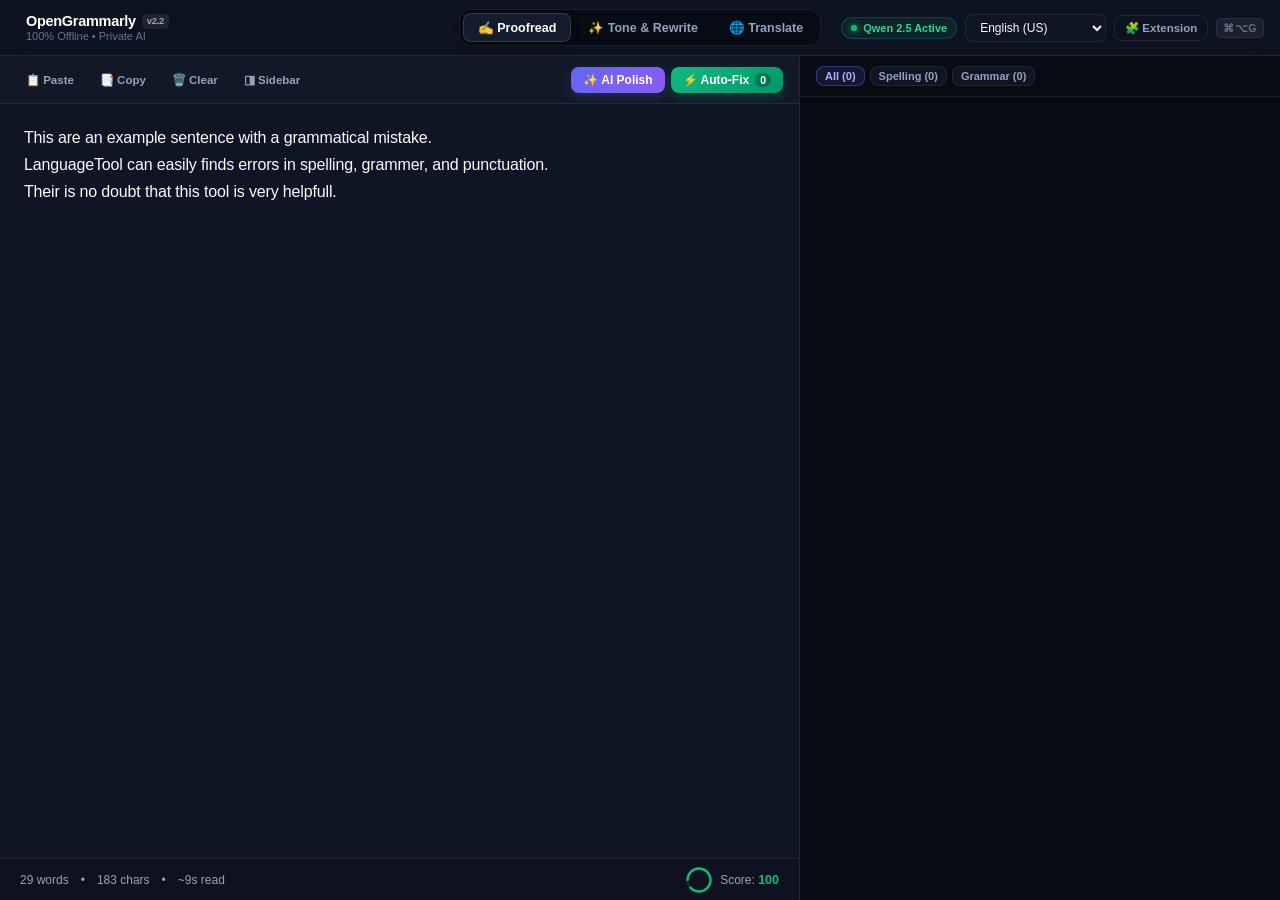
==== commit 4f489a8b: "fix(ui): responsive design overhaul, collapsible sidebar, fluid toolbar and adaptive breakpoints" ====
--- a/ui/index.html
+++ b/ui/index.html
@@ -2,18 +2,19 @@
 <html lang="en">
 <head>
   <meta charset="UTF-8">
-  <meta name="viewport" content="width=device-width, initial-scale=1.0">
+  <meta name="viewport" content="width=device-width, initial-scale=1.0, maximum-scale=1.0, user-scalable=no">
   <title>OpenGrammarly</title>
   <style>
     :root {
-      --bg-canvas: #090d16;
-      --bg-surface: #101623;
-      --bg-card: #172033;
-      --bg-card-hover: #1e2a42;
-      --bg-glass: rgba(16, 22, 35, 0.78);
+      --bg-canvas: #080b12;
+      --bg-surface: #0f1523;
+      --bg-card: #151c2e;
+      --bg-card-hover: #1b243b;
+      --bg-glass: rgba(15, 21, 35, 0.82);
+      
       --border-subtle: rgba(255, 255, 255, 0.08);
       --border-light: rgba(255, 255, 255, 0.14);
-      --border-focus: rgba(99, 102, 241, 0.6);
+      --border-focus: rgba(99, 102, 241, 0.55);
       
       --text-main: #f8fafc;
       --text-muted: #94a3b8;
@@ -22,7 +23,7 @@
       --accent-primary: #6366f1;
       --accent-secondary: #8b5cf6;
       --accent-gradient: linear-gradient(135deg, #6366f1 0%, #8b5cf6 50%, #ec4899 100%);
-      --accent-glow: rgba(99, 102, 241, 0.28);
+      --accent-glow: rgba(99, 102, 241, 0.25);
       
       --emerald: #10b981;
       --emerald-glow: rgba(16, 185, 129, 0.25);
@@ -52,6 +53,27 @@
       padding: 0;
     }
 
+    /* Custom Sleek Scrollbars */
+    ::-webkit-scrollbar {
+      width: 6px;
+      height: 6px;
+    }
+    ::-webkit-scrollbar-track {
+      background: transparent;
+    }
+    ::-webkit-scrollbar-thumb {
+      background: rgba(255, 255, 255, 0.12);
+      border-radius: var(--radius-full);
+    }
+    ::-webkit-scrollbar-thumb:hover {
+      background: rgba(255, 255, 255, 0.22);
+    }
+
+    ::selection {
+      background: rgba(99, 102, 241, 0.35);
+      color: #ffffff;
+    }
+
     body {
       background-color: var(--bg-canvas);
       color: var(--text-main);
@@ -61,44 +83,46 @@
       flex-direction: column;
       overflow: hidden;
       -webkit-font-smoothing: antialiased;
+      -moz-osx-font-smoothing: grayscale;
       user-select: none;
     }
 
     /* ============================================================
-       TOP APPLICATION HEADER
+       TOP HEADER (3-COLUMN AUTO-BALANCED GRID)
        ============================================================ */
     header {
-      height: 58px;
+      height: 56px;
       background: var(--bg-glass);
-      backdrop-filter: blur(24px) saturate(180%);
-      -webkit-backdrop-filter: blur(24px) saturate(180%);
+      backdrop-filter: blur(24px) saturate(190%);
+      -webkit-backdrop-filter: blur(24px) saturate(190%);
       border-bottom: 1px solid var(--border-subtle);
-      display: flex;
-      align-items: center;
-      justify-content: space-between;
-      padding: 0 18px;
+      display: grid;
+      grid-template-columns: 1fr auto 1fr;
+      align-items: center;
+      padding: 0 16px;
       flex-shrink: 0;
       z-index: 50;
     }
 
+    /* Left Brand Section */
     .brand-section {
       display: flex;
       align-items: center;
-      gap: 12px;
+      gap: 10px;
+      justify-self: start;
     }
 
     .brand-logo-wrap {
-      position: relative;
       display: flex;
       align-items: center;
       justify-content: center;
     }
 
     .brand-logo-wrap img {
-      width: 32px;
-      height: 32px;
+      width: 28px;
+      height: 28px;
       border-radius: var(--radius-sm);
-      box-shadow: 0 4px 14px rgba(99, 102, 241, 0.35);
+      box-shadow: 0 4px 12px rgba(99, 102, 241, 0.35);
     }
 
     .brand-titles {
@@ -108,9 +132,9 @@
     }
 
     .brand-name {
-      font-size: 15px;
+      font-size: 14.5px;
       font-weight: 700;
-      letter-spacing: -0.4px;
+      letter-spacing: -0.3px;
       color: #ffffff;
       display: flex;
       align-items: center;
@@ -118,12 +142,12 @@
     }
 
     .version-tag {
-      font-size: 10px;
+      font-size: 9.5px;
       font-weight: 600;
       background: rgba(255, 255, 255, 0.08);
       color: var(--text-muted);
-      padding: 2px 6px;
-      border-radius: 6px;
+      padding: 2px 5px;
+      border-radius: 5px;
     }
 
     .brand-subtext {
@@ -132,29 +156,31 @@
       font-weight: 500;
     }
 
-    /* Segmented Navigation Control */
+    /* Center Segmented Navigation */
     .nav-segmented-wrap {
       display: flex;
       align-items: center;
-      background: rgba(0, 0, 0, 0.35);
+      background: rgba(0, 0, 0, 0.38);
       border: 1px solid var(--border-subtle);
       padding: 3px;
       border-radius: var(--radius-md);
-      gap: 4px;
+      gap: 3px;
+      justify-self: center;
     }
 
     .nav-seg-btn {
       background: transparent;
       border: none;
       color: var(--text-muted);
-      padding: 6px 16px;
-      border-radius: 9px;
-      font-size: 13px;
+      padding: 6px 14px;
+      border-radius: 8px;
+      font-size: 12.5px;
       font-weight: 600;
       cursor: pointer;
       display: flex;
       align-items: center;
-      gap: 7px;
+      gap: 6px;
+      white-space: nowrap;
       transition: var(--transition);
     }
 
@@ -174,21 +200,23 @@
     .header-actions {
       display: flex;
       align-items: center;
-      gap: 10px;
+      gap: 8px;
+      justify-self: end;
     }
 
     .status-pill {
       display: flex;
       align-items: center;
-      gap: 7px;
+      gap: 6px;
       background: rgba(16, 185, 129, 0.1);
       border: 1px solid rgba(16, 185, 129, 0.25);
       color: #34d399;
-      font-size: 11.5px;
+      font-size: 11px;
       font-weight: 600;
-      padding: 5px 11px;
+      padding: 4px 9px;
       border-radius: var(--radius-full);
       cursor: pointer;
+      white-space: nowrap;
       transition: var(--transition);
     }
 
@@ -197,20 +225,21 @@
     }
 
     .status-dot {
-      width: 7px;
-      height: 7px;
+      width: 6px;
+      height: 6px;
       background: var(--emerald);
       border-radius: 50%;
-      box-shadow: 0 0 8px var(--emerald);
+      box-shadow: 0 0 6px var(--emerald);
+      flex-shrink: 0;
     }
 
     .lang-select-header {
       background: var(--bg-surface);
       color: var(--text-main);
       border: 1px solid var(--border-subtle);
-      padding: 6px 12px;
+      padding: 5px 10px;
       border-radius: var(--radius-sm);
-      font-size: 12.5px;
+      font-size: 12px;
       font-weight: 500;
       outline: none;
       cursor: pointer;
@@ -225,14 +254,15 @@
       background: transparent;
       border: 1px solid var(--border-subtle);
       color: var(--text-muted);
-      padding: 6px 12px;
+      padding: 5px 10px;
       border-radius: var(--radius-sm);
-      font-size: 12px;
+      font-size: 11.5px;
       font-weight: 600;
       cursor: pointer;
       display: flex;
       align-items: center;
-      gap: 6px;
+      gap: 5px;
+      white-space: nowrap;
       transition: var(--transition);
     }
 
@@ -243,23 +273,24 @@
     }
 
     .shortcut-pill {
-      font-size: 11px;
+      font-size: 10.5px;
       font-weight: 700;
       background: rgba(255, 255, 255, 0.06);
       border: 1px solid var(--border-subtle);
       color: var(--text-dim);
-      padding: 4px 8px;
-      border-radius: 6px;
+      padding: 3px 6px;
+      border-radius: 5px;
       letter-spacing: 0.5px;
+      white-space: nowrap;
     }
 
     /* ============================================================
-       VIEW PANELS CONTAINER
+       VIEW PANELS
        ============================================================ */
     .view-panel {
       display: none;
       flex: 1;
-      height: calc(100vh - 58px);
+      height: calc(100vh - 56px);
       overflow: hidden;
       width: 100%;
     }
@@ -276,48 +307,60 @@
       width: 100%;
       height: 100%;
       overflow: hidden;
+      position: relative;
     }
 
     /* Left: Editor Section */
     .editor-section {
-      flex: 1.25;
+      flex: 1.35;
+      min-width: 320px;
       display: flex;
       flex-direction: column;
       border-right: 1px solid var(--border-subtle);
       background: var(--bg-surface);
       height: 100%;
       overflow: hidden;
+      transition: flex 0.25s ease;
+    }
+
+    .editor-section.fullwidth {
+      flex: 1;
+      border-right: none;
     }
 
     .editor-toolbar {
-      height: 48px;
-      padding: 0 20px;
+      min-height: 48px;
+      padding: 0 16px;
       display: flex;
       align-items: center;
       justify-content: space-between;
+      gap: 8px;
       border-bottom: 1px solid var(--border-subtle);
       background: rgba(255, 255, 255, 0.01);
       flex-shrink: 0;
+      overflow-x: auto;
     }
 
     .tool-group {
       display: flex;
       align-items: center;
-      gap: 8px;
+      gap: 6px;
+      flex-shrink: 0;
     }
 
     .btn-tool {
       background: transparent;
       border: 1px solid transparent;
       color: var(--text-muted);
-      padding: 6px 11px;
+      padding: 5px 9px;
       border-radius: var(--radius-sm);
-      font-size: 12px;
+      font-size: 11.5px;
       font-weight: 600;
       cursor: pointer;
       display: flex;
       align-items: center;
       gap: 5px;
+      white-space: nowrap;
       transition: var(--transition);
     }
 
@@ -327,53 +370,61 @@
       border-color: var(--border-subtle);
     }
 
+    .btn-tool.active-toggle {
+      background: rgba(99, 102, 241, 0.15);
+      border-color: rgba(99, 102, 241, 0.35);
+      color: #a5b4fc;
+    }
+
     .btn-autofix {
       background: linear-gradient(135deg, #10b981, #059669);
       color: #ffffff;
       border: none;
-      padding: 7px 14px;
+      padding: 6px 12px;
       border-radius: var(--radius-sm);
-      font-size: 12.5px;
+      font-size: 12px;
       font-weight: 700;
       cursor: pointer;
       display: flex;
       align-items: center;
       gap: 6px;
-      box-shadow: 0 4px 14px var(--emerald-glow);
+      white-space: nowrap;
+      box-shadow: 0 4px 12px var(--emerald-glow);
       transition: var(--transition);
     }
 
     .btn-autofix:hover {
       transform: translateY(-1px);
-      box-shadow: 0 6px 18px var(--emerald-glow);
+      box-shadow: 0 6px 16px var(--emerald-glow);
     }
 
     .btn-autofix .badge {
       background: rgba(0, 0, 0, 0.25);
-      padding: 1px 6px;
-      border-radius: 10px;
-      font-size: 11px;
+      padding: 1px 5px;
+      border-radius: 8px;
+      font-size: 10.5px;
     }
 
     .btn-ai-polish {
       background: linear-gradient(135deg, #6366f1, #8b5cf6);
       color: #ffffff;
       border: none;
-      padding: 7px 14px;
+      padding: 6px 12px;
       border-radius: var(--radius-sm);
-      font-size: 12.5px;
+      font-size: 12px;
       font-weight: 700;
       cursor: pointer;
       display: flex;
       align-items: center;
-      gap: 6px;
-      box-shadow: 0 4px 14px var(--accent-glow);
+      gap: 5px;
+      white-space: nowrap;
+      box-shadow: 0 4px 12px var(--accent-glow);
       transition: var(--transition);
     }
 
     .btn-ai-polish:hover {
       transform: translateY(-1px);
-      box-shadow: 0 6px 18px var(--accent-glow);
+      box-shadow: 0 6px 16px var(--accent-glow);
     }
 
     .btn-ai-polish:disabled, .btn-autofix:disabled {
@@ -397,9 +448,10 @@
       outline: none;
       color: var(--text-main);
       font-family: var(--font-sans);
-      font-size: 15.5px;
+      font-size: 16px;
       line-height: 1.7;
-      padding: 24px 28px;
+      letter-spacing: -0.15px;
+      padding: 20px 24px;
       resize: none;
       user-select: text;
     }
@@ -409,40 +461,43 @@
     }
 
     .editor-statusbar {
-      height: 44px;
-      padding: 0 24px;
+      min-height: 42px;
+      padding: 6px 20px;
       display: flex;
       align-items: center;
       justify-content: space-between;
+      gap: 12px;
       border-top: 1px solid var(--border-subtle);
       background: rgba(0, 0, 0, 0.15);
       font-size: 12px;
       color: var(--text-muted);
       flex-shrink: 0;
+      flex-wrap: wrap;
     }
 
     .doc-metrics {
       display: flex;
       align-items: center;
-      gap: 16px;
+      gap: 12px;
+      flex-wrap: wrap;
     }
 
     .doc-health-widget {
       display: flex;
       align-items: center;
-      gap: 10px;
+      gap: 8px;
     }
 
     .score-ring-wrap {
       position: relative;
-      width: 30px;
-      height: 30px;
+      width: 26px;
+      height: 26px;
     }
 
     .score-ring-svg {
       transform: rotate(-90deg);
-      width: 30px;
-      height: 30px;
+      width: 26px;
+      height: 26px;
     }
 
     .score-ring-bg {
@@ -463,37 +518,306 @@
 
     .score-num-label {
       font-weight: 700;
-      font-size: 13px;
+      font-size: 12.5px;
       color: var(--emerald);
     }
 
     /* Right: Suggestions Sidebar */
     .sidebar-section {
       flex: 0.95;
+      min-width: 280px;
+      max-width: 480px;
       display: flex;
       flex-direction: column;
       background: var(--bg-canvas);
       height: 100%;
       overflow: hidden;
+      transition: all 0.25s ease;
+    }
+
+    .sidebar-section.collapsed {
+      display: none;
     }
 
     .sidebar-header {
-      padding: 12px 18px;
+      padding: 10px 16px;
       border-bottom: 1px solid var(--border-subtle);
       display: flex;
       align-items: center;
       justify-content: space-between;
       flex-shrink: 0;
+      gap: 8px;
     }
 
     .filter-chips {
       display: flex;
       align-items: center;
-      gap: 6px;
+      gap: 5px;
+      overflow-x: auto;
     }
 
     .chip-filter {
       background: var(--bg-surface);
+      border: 1px solid var(--border-subtle);
+      color: var(--text-muted);
+      padding: 3px 8px;
+      border-radius: var(--radius-sm);
+      font-size: 11px;
+      font-weight: 600;
+      cursor: pointer;
+      white-space: nowrap;
+      transition: var(--transition);
+    }
+
+    .chip-filter:hover {
+      color: var(--text-main);
+      border-color: var(--border-light);
+    }
+
+    .chip-filter.active {
+      background: rgba(99, 102, 241, 0.15);
+      border-color: rgba(99, 102, 241, 0.4);
+      color: #a5b4fc;
+    }
+
+    .cards-scroll-list {
+      flex: 1;
+      overflow-y: auto;
+      padding: 14px;
+      display: flex;
+      flex-direction: column;
+      gap: 10px;
+    }
+
+    .suggestion-card {
+      background: var(--bg-card);
+      border: 1px solid var(--border-subtle);
+      border-radius: var(--radius-md);
+      padding: 12px 14px;
+      display: flex;
+      flex-direction: column;
+      gap: 8px;
+      box-shadow: var(--shadow-sm);
+      transition: var(--transition);
+      animation: cardEnter 0.2s cubic-bezier(0.16, 1, 0.3, 1) forwards;
+    }
+
+    @keyframes cardEnter {
+      from { opacity: 0; transform: translateY(4px); }
+      to { opacity: 1; transform: translateY(0); }
+    }
+
+    .suggestion-card:hover {
+      border-color: var(--border-light);
+      box-shadow: var(--shadow-md);
+    }
+
+    .card-meta-row {
+      display: flex;
+      align-items: center;
+      justify-content: space-between;
+      gap: 6px;
+    }
+
+    .issue-badge {
+      font-size: 10px;
+      font-weight: 700;
+      text-transform: uppercase;
+      letter-spacing: 0.4px;
+      padding: 2px 7px;
+      border-radius: 5px;
+    }
+
+    .issue-badge.spelling {
+      background: var(--rose-glow);
+      color: #fb7185;
+      border: 1px solid rgba(244, 63, 94, 0.3);
+    }
+
+    .issue-badge.grammar {
+      background: var(--amber-glow);
+      color: #fbbf24;
+      border: 1px solid rgba(245, 158, 11, 0.3);
+    }
+
+    .issue-badge.style {
+      background: var(--accent-glow);
+      color: #c084fc;
+      border: 1px solid rgba(139, 92, 246, 0.3);
+    }
+
+    .rule-tag {
+      font-size: 10px;
+      color: var(--text-dim);
+      font-family: monospace;
+      text-overflow: ellipsis;
+      overflow: hidden;
+      white-space: nowrap;
+    }
+
+    .diff-preview-box {
+      display: flex;
+      align-items: center;
+      gap: 7px;
+      background: rgba(0, 0, 0, 0.25);
+      padding: 6px 10px;
+      border-radius: var(--radius-sm);
+      font-size: 12.5px;
+      flex-wrap: wrap;
+      word-break: break-word;
+    }
+
+    .diff-err {
+      color: #fb7185;
+      text-decoration: line-through;
+      font-weight: 600;
+    }
+
+    .diff-arrow {
+      color: var(--text-dim);
+      font-size: 11px;
+    }
+
+    .diff-fix {
+      color: #34d399;
+      font-weight: 700;
+    }
+
+    .card-message-text {
+      font-size: 12px;
+      color: var(--text-muted);
+      line-height: 1.4;
+    }
+
+    .card-cta-row {
+      display: flex;
+      align-items: center;
+      justify-content: space-between;
+      gap: 8px;
+      margin-top: 2px;
+    }
+
+    .btn-apply-suggestion {
+      background: rgba(16, 185, 129, 0.15);
+      border: 1px solid rgba(16, 185, 129, 0.35);
+      color: #34d399;
+      font-size: 11.5px;
+      font-weight: 700;
+      padding: 5px 12px;
+      border-radius: var(--radius-sm);
+      cursor: pointer;
+      transition: var(--transition);
+      display: flex;
+      align-items: center;
+      gap: 5px;
+    }
+
+    .btn-apply-suggestion:hover {
+      background: var(--emerald);
+      color: #ffffff;
+      box-shadow: 0 4px 12px var(--emerald-glow);
+    }
+
+    .btn-dismiss-card {
+      background: transparent;
+      border: none;
+      color: var(--text-dim);
+      font-size: 11px;
+      font-weight: 500;
+      cursor: pointer;
+      padding: 4px 6px;
+      border-radius: 4px;
+      transition: var(--transition);
+    }
+
+    .btn-dismiss-card:hover {
+      color: var(--text-muted);
+      background: rgba(255, 255, 255, 0.05);
+    }
+
+    /* Empty state */
+    .empty-suggestions-view {
+      display: flex;
+      flex-direction: column;
+      align-items: center;
+      justify-content: center;
+      height: 100%;
+      padding: 24px;
+      text-align: center;
+      gap: 10px;
+    }
+
+    .empty-art-icon {
+      font-size: 36px;
+      filter: drop-shadow(0 4px 12px rgba(16, 185, 129, 0.3));
+    }
+
+    .empty-headline {
+      font-size: 15px;
+      font-weight: 700;
+      color: #ffffff;
+    }
+
+    .empty-desc {
+      font-size: 12.5px;
+      color: var(--text-muted);
+      max-width: 260px;
+      line-height: 1.45;
+    }
+
+    /* ============================================================
+       TAB 2: ✨ TONE & REWRITE WORKSPACE
+       ============================================================ */
+    .rewrite-workspace {
+      display: flex;
+      width: 100%;
+      height: 100%;
+      overflow: hidden;
+    }
+
+    .rewrite-input-col {
+      flex: 1;
+      min-width: 320px;
+      display: flex;
+      flex-direction: column;
+      border-right: 1px solid var(--border-subtle);
+      background: var(--bg-surface);
+      height: 100%;
+    }
+
+    .rewrite-proposals-col {
+      flex: 1.25;
+      min-width: 340px;
+      display: flex;
+      flex-direction: column;
+      background: var(--bg-canvas);
+      height: 100%;
+      overflow: hidden;
+    }
+
+    .proposals-header {
+      min-height: 48px;
+      padding: 6px 16px;
+      border-bottom: 1px solid var(--border-subtle);
+      display: flex;
+      align-items: center;
+      justify-content: space-between;
+      gap: 8px;
+      flex-shrink: 0;
+      background: rgba(255, 255, 255, 0.01);
+      flex-wrap: wrap;
+    }
+
+    .tone-selector-strip {
+      display: flex;
+      align-items: center;
+      gap: 5px;
+      overflow-x: auto;
+      flex-wrap: nowrap;
+    }
+
+    .btn-tone-chip {
+      background: var(--bg-card);
       border: 1px solid var(--border-subtle);
       color: var(--text-muted);
       padding: 4px 10px;
@@ -501,21 +825,49 @@
       font-size: 11.5px;
       font-weight: 600;
       cursor: pointer;
+      display: flex;
+      align-items: center;
+      gap: 4px;
+      white-space: nowrap;
       transition: var(--transition);
     }
 
-    .chip-filter:hover {
+    .btn-tone-chip:hover {
       color: var(--text-main);
       border-color: var(--border-light);
-    }
-
-    .chip-filter.active {
+      background: var(--bg-card-hover);
+    }
+
+    .btn-tone-chip.active {
+      border-color: var(--accent-primary);
       background: rgba(99, 102, 241, 0.15);
-      border-color: rgba(99, 102, 241, 0.4);
-      color: #a5b4fc;
-    }
-
-    .cards-scroll-list {
+      color: #ffffff;
+    }
+
+    .btn-generate-all {
+      background: linear-gradient(135deg, #6366f1, #8b5cf6);
+      border: none;
+      color: #ffffff;
+      padding: 5px 12px;
+      border-radius: var(--radius-sm);
+      font-size: 11.5px;
+      font-weight: 700;
+      cursor: pointer;
+      display: flex;
+      align-items: center;
+      gap: 5px;
+      white-space: nowrap;
+      box-shadow: 0 4px 12px var(--accent-glow);
+      transition: var(--transition);
+      flex-shrink: 0;
+    }
+
+    .btn-generate-all:hover {
+      transform: translateY(-1px);
+      box-shadow: 0 6px 16px var(--accent-glow);
+    }
+
+    .proposals-card-list {
       flex: 1;
       overflow-y: auto;
       padding: 16px;
@@ -524,7 +876,7 @@
       gap: 12px;
     }
 
-    .suggestion-card {
+    .tone-card {
       background: var(--bg-card);
       border: 1px solid var(--border-subtle);
       border-radius: var(--radius-md);
@@ -534,278 +886,6 @@
       gap: 10px;
       box-shadow: var(--shadow-sm);
       transition: var(--transition);
-      animation: cardEnter 0.25s cubic-bezier(0.16, 1, 0.3, 1) forwards;
-    }
-
-    @keyframes cardEnter {
-      from { opacity: 0; transform: translateY(6px); }
-      to { opacity: 1; transform: translateY(0); }
-    }
-
-    .suggestion-card:hover {
-      border-color: var(--border-light);
-      box-shadow: var(--shadow-md);
-    }
-
-    .card-meta-row {
-      display: flex;
-      align-items: center;
-      justify-content: space-between;
-    }
-
-    .issue-badge {
-      font-size: 10.5px;
-      font-weight: 700;
-      text-transform: uppercase;
-      letter-spacing: 0.4px;
-      padding: 2.5px 8px;
-      border-radius: 6px;
-    }
-
-    .issue-badge.spelling {
-      background: var(--rose-glow);
-      color: #fb7185;
-      border: 1px solid rgba(244, 63, 94, 0.3);
-    }
-
-    .issue-badge.grammar {
-      background: var(--amber-glow);
-      color: #fbbf24;
-      border: 1px solid rgba(245, 158, 11, 0.3);
-    }
-
-    .issue-badge.style {
-      background: var(--accent-glow);
-      color: #c084fc;
-      border: 1px solid rgba(139, 92, 246, 0.3);
-    }
-
-    .rule-tag {
-      font-size: 10.5px;
-      color: var(--text-dim);
-      font-family: monospace;
-    }
-
-    .diff-preview-box {
-      display: flex;
-      align-items: center;
-      gap: 8px;
-      background: rgba(0, 0, 0, 0.25);
-      padding: 7px 12px;
-      border-radius: var(--radius-sm);
-      font-size: 13px;
-    }
-
-    .diff-err {
-      color: #fb7185;
-      text-decoration: line-through;
-      font-weight: 600;
-    }
-
-    .diff-arrow {
-      color: var(--text-dim);
-      font-size: 12px;
-    }
-
-    .diff-fix {
-      color: #34d399;
-      font-weight: 700;
-    }
-
-    .card-message-text {
-      font-size: 12.5px;
-      color: var(--text-muted);
-      line-height: 1.45;
-    }
-
-    .card-cta-row {
-      display: flex;
-      align-items: center;
-      justify-content: space-between;
-      gap: 10px;
-      margin-top: 2px;
-    }
-
-    .btn-apply-suggestion {
-      background: rgba(16, 185, 129, 0.15);
-      border: 1px solid rgba(16, 185, 129, 0.35);
-      color: #34d399;
-      font-size: 12px;
-      font-weight: 700;
-      padding: 6px 14px;
-      border-radius: var(--radius-sm);
-      cursor: pointer;
-      transition: var(--transition);
-      display: flex;
-      align-items: center;
-      gap: 5px;
-    }
-
-    .btn-apply-suggestion:hover {
-      background: var(--emerald);
-      color: #ffffff;
-      box-shadow: 0 4px 12px var(--emerald-glow);
-    }
-
-    .btn-dismiss-card {
-      background: transparent;
-      border: none;
-      color: var(--text-dim);
-      font-size: 11.5px;
-      font-weight: 500;
-      cursor: pointer;
-      padding: 6px 8px;
-      border-radius: 6px;
-      transition: var(--transition);
-    }
-
-    .btn-dismiss-card:hover {
-      color: var(--text-muted);
-      background: rgba(255, 255, 255, 0.05);
-    }
-
-    /* Empty state */
-    .empty-suggestions-view {
-      display: flex;
-      flex-direction: column;
-      align-items: center;
-      justify-content: center;
-      height: 100%;
-      padding: 32px;
-      text-align: center;
-      gap: 12px;
-    }
-
-    .empty-art-icon {
-      font-size: 40px;
-      filter: drop-shadow(0 4px 12px rgba(16, 185, 129, 0.3));
-    }
-
-    .empty-headline {
-      font-size: 16px;
-      font-weight: 700;
-      color: #ffffff;
-    }
-
-    .empty-desc {
-      font-size: 13px;
-      color: var(--text-muted);
-      max-width: 280px;
-      line-height: 1.5;
-    }
-
-    /* ============================================================
-       TAB 2: ✨ TONE & REWRITE WORKSPACE
-       ============================================================ */
-    .rewrite-workspace {
-      display: flex;
-      width: 100%;
-      height: 100%;
-      overflow: hidden;
-    }
-
-    .rewrite-input-col {
-      flex: 1;
-      display: flex;
-      flex-direction: column;
-      border-right: 1px solid var(--border-subtle);
-      background: var(--bg-surface);
-      height: 100%;
-    }
-
-    .rewrite-proposals-col {
-      flex: 1.25;
-      display: flex;
-      flex-direction: column;
-      background: var(--bg-canvas);
-      height: 100%;
-      overflow: hidden;
-    }
-
-    .proposals-header {
-      padding: 12px 20px;
-      border-bottom: 1px solid var(--border-subtle);
-      display: flex;
-      align-items: center;
-      justify-content: space-between;
-      flex-shrink: 0;
-      background: rgba(255, 255, 255, 0.01);
-    }
-
-    .tone-selector-strip {
-      display: flex;
-      align-items: center;
-      gap: 6px;
-      flex-wrap: wrap;
-    }
-
-    .btn-tone-chip {
-      background: var(--bg-card);
-      border: 1px solid var(--border-subtle);
-      color: var(--text-muted);
-      padding: 5px 12px;
-      border-radius: var(--radius-sm);
-      font-size: 12px;
-      font-weight: 600;
-      cursor: pointer;
-      display: flex;
-      align-items: center;
-      gap: 5px;
-      transition: var(--transition);
-    }
-
-    .btn-tone-chip:hover {
-      color: var(--text-main);
-      border-color: var(--border-light);
-      background: var(--bg-card-hover);
-    }
-
-    .btn-tone-chip.active {
-      border-color: var(--accent-primary);
-      background: rgba(99, 102, 241, 0.15);
-      color: #ffffff;
-    }
-
-    .btn-generate-all {
-      background: linear-gradient(135deg, #6366f1, #8b5cf6);
-      border: none;
-      color: #ffffff;
-      padding: 6px 14px;
-      border-radius: var(--radius-sm);
-      font-size: 12px;
-      font-weight: 700;
-      cursor: pointer;
-      display: flex;
-      align-items: center;
-      gap: 6px;
-      box-shadow: 0 4px 12px var(--accent-glow);
-      transition: var(--transition);
-    }
-
-    .btn-generate-all:hover {
-      transform: translateY(-1px);
-      box-shadow: 0 6px 16px var(--accent-glow);
-    }
-
-    .proposals-card-list {
-      flex: 1;
-      overflow-y: auto;
-      padding: 20px;
-      display: flex;
-      flex-direction: column;
-      gap: 14px;
-    }
-
-    .tone-card {
-      background: var(--bg-card);
-      border: 1px solid var(--border-subtle);
-      border-radius: var(--radius-md);
-      padding: 16px 18px;
-      display: flex;
-      flex-direction: column;
-      gap: 12px;
-      box-shadow: var(--shadow-sm);
-      transition: var(--transition);
       position: relative;
     }
 
@@ -818,16 +898,19 @@
       display: flex;
       align-items: center;
       justify-content: space-between;
+      gap: 8px;
+      flex-wrap: wrap;
     }
 
     .tone-pill-badge {
       display: flex;
       align-items: center;
-      gap: 6px;
-      font-size: 12px;
+      gap: 5px;
+      font-size: 11.5px;
       font-weight: 700;
-      padding: 3px 9px;
-      border-radius: 6px;
+      padding: 2.5px 8px;
+      border-radius: 5px;
+      white-space: nowrap;
     }
 
     .tone-pill-badge.formal { background: rgba(99, 102, 241, 0.15); color: #a5b4fc; border: 1px solid rgba(99, 102, 241, 0.3); }
@@ -837,25 +920,28 @@
     .tone-pill-badge.academic { background: rgba(236, 72, 153, 0.15); color: #f472b6; border: 1px solid rgba(236, 72, 153, 0.3); }
 
     .tone-persona-desc {
-      font-size: 11.5px;
+      font-size: 11px;
       color: var(--text-dim);
       font-weight: 500;
     }
 
     .tone-body-text {
-      font-size: 14.5px;
+      font-size: 14px;
       line-height: 1.6;
       color: var(--text-main);
       user-select: text;
       white-space: pre-wrap;
+      word-break: break-word;
     }
 
     .tone-footer-actions {
       display: flex;
       align-items: center;
       justify-content: space-between;
+      gap: 8px;
       border-top: 1px solid rgba(255, 255, 255, 0.05);
-      padding-top: 10px;
+      padding-top: 8px;
+      flex-wrap: wrap;
     }
 
     .word-delta-chip {
@@ -867,21 +953,23 @@
     .tone-btn-group {
       display: flex;
       align-items: center;
-      gap: 8px;
+      gap: 6px;
+      flex-wrap: wrap;
     }
 
     .btn-action-ghost {
       background: transparent;
       border: 1px solid var(--border-subtle);
       color: var(--text-muted);
-      padding: 5px 11px;
+      padding: 4px 9px;
       border-radius: var(--radius-sm);
-      font-size: 11.5px;
+      font-size: 11px;
       font-weight: 600;
       cursor: pointer;
       display: flex;
       align-items: center;
-      gap: 5px;
+      gap: 4px;
+      white-space: nowrap;
       transition: var(--transition);
     }
 
@@ -895,14 +983,15 @@
       background: rgba(99, 102, 241, 0.18);
       border: 1px solid rgba(99, 102, 241, 0.4);
       color: #c7d2fe;
-      padding: 5px 12px;
+      padding: 4px 10px;
       border-radius: var(--radius-sm);
-      font-size: 11.5px;
+      font-size: 11px;
       font-weight: 700;
       cursor: pointer;
       display: flex;
       align-items: center;
-      gap: 5px;
+      gap: 4px;
+      white-space: nowrap;
       transition: var(--transition);
     }
 
@@ -920,17 +1009,19 @@
       flex: 1;
       height: 100%;
       background: var(--bg-canvas);
-      padding: 24px 32px;
-      gap: 16px;
+      padding: 20px 24px;
+      gap: 14px;
       align-items: stretch;
       justify-content: center;
       max-width: 1400px;
       margin: 0 auto;
       width: 100%;
+      box-sizing: border-box;
     }
 
     .trans-pane {
       flex: 1;
+      min-width: 300px;
       display: flex;
       flex-direction: column;
       background: var(--bg-surface);
@@ -946,21 +1037,24 @@
     }
 
     .trans-pane-header {
-      padding: 12px 18px;
+      min-height: 48px;
+      padding: 8px 14px;
       border-bottom: 1px solid var(--border-subtle);
       display: flex;
       align-items: center;
       justify-content: space-between;
+      gap: 8px;
       background: rgba(255, 255, 255, 0.02);
+      flex-wrap: wrap;
     }
 
     .trans-select {
       background: var(--bg-card);
       color: var(--text-main);
       border: 1px solid var(--border-subtle);
-      padding: 7px 12px;
+      padding: 5px 10px;
       border-radius: var(--radius-sm);
-      font-size: 13px;
+      font-size: 12.5px;
       font-weight: 600;
       outline: none;
       cursor: pointer;
@@ -976,7 +1070,7 @@
       font-family: var(--font-sans);
       font-size: 15px;
       line-height: 1.65;
-      padding: 20px 24px;
+      padding: 16px 20px;
       resize: none;
       user-select: text;
     }
@@ -988,8 +1082,8 @@
     }
 
     .btn-swap-pill {
-      width: 44px;
-      height: 44px;
+      width: 40px;
+      height: 40px;
       border-radius: 50%;
       background: var(--bg-card);
       border: 1px solid var(--border-subtle);
@@ -998,9 +1092,10 @@
       display: flex;
       align-items: center;
       justify-content: center;
-      font-size: 18px;
+      font-size: 17px;
       transition: var(--transition);
       box-shadow: var(--shadow-sm);
+      flex-shrink: 0;
     }
 
     .btn-swap-pill:hover {
@@ -1011,15 +1106,17 @@
     }
 
     .trans-pane-footer {
-      height: 42px;
-      padding: 0 20px;
+      min-height: 38px;
+      padding: 6px 16px;
       display: flex;
       align-items: center;
       justify-content: space-between;
+      gap: 8px;
       border-top: 1px solid var(--border-subtle);
       background: rgba(0, 0, 0, 0.15);
-      font-size: 12px;
+      font-size: 11.5px;
       color: var(--text-dim);
+      flex-wrap: wrap;
     }
 
     /* ============================================================
@@ -1047,12 +1144,12 @@
       border: 1px solid var(--border-light);
       border-radius: var(--radius-lg);
       width: 90%;
-      max-width: 520px;
-      padding: 26px 28px;
+      max-width: 500px;
+      padding: 24px 26px;
       box-shadow: var(--shadow-lg);
       display: flex;
       flex-direction: column;
-      gap: 18px;
+      gap: 16px;
       position: relative;
     }
 
@@ -1063,7 +1160,7 @@
     }
 
     .modal-title {
-      font-size: 18px;
+      font-size: 17px;
       font-weight: 700;
       color: #ffffff;
       display: flex;
@@ -1077,7 +1174,7 @@
       color: var(--text-dim);
       font-size: 18px;
       cursor: pointer;
-      padding: 4px 8px;
+      padding: 3px 6px;
       border-radius: 6px;
       transition: var(--transition);
     }
@@ -1090,9 +1187,9 @@
     .modal-step-row {
       display: flex;
       align-items: flex-start;
-      gap: 14px;
+      gap: 12px;
       background: var(--bg-card);
-      padding: 14px;
+      padding: 12px 14px;
       border-radius: var(--radius-md);
       border: 1px solid var(--border-subtle);
     }
@@ -1101,26 +1198,26 @@
       background: rgba(99, 102, 241, 0.2);
       border: 1px solid rgba(99, 102, 241, 0.4);
       color: #a5b4fc;
-      width: 26px;
-      height: 26px;
+      width: 24px;
+      height: 24px;
       border-radius: 50%;
       display: flex;
       align-items: center;
       justify-content: center;
-      font-size: 12px;
+      font-size: 11px;
       font-weight: 700;
       flex-shrink: 0;
     }
 
     .step-text h4 {
-      font-size: 13.5px;
+      font-size: 13px;
       font-weight: 700;
       color: #ffffff;
-      margin-bottom: 3px;
+      margin-bottom: 2px;
     }
 
     .step-text p {
-      font-size: 12px;
+      font-size: 11.5px;
       color: var(--text-muted);
       line-height: 1.4;
     }
@@ -1129,18 +1226,18 @@
       background: linear-gradient(135deg, #6366f1, #8b5cf6);
       color: #ffffff;
       border: none;
-      padding: 10px 18px;
+      padding: 9px 16px;
       border-radius: var(--radius-sm);
-      font-size: 13.5px;
+      font-size: 13px;
       font-weight: 700;
       cursor: pointer;
       display: flex;
       align-items: center;
       justify-content: center;
-      gap: 8px;
+      gap: 7px;
       box-shadow: 0 4px 14px var(--accent-glow);
       transition: var(--transition);
-      margin-top: 6px;
+      margin-top: 4px;
     }
 
     .btn-modal-cta:hover {
@@ -1151,24 +1248,24 @@
     /* Floating Toast System */
     .toast-pill {
       position: fixed;
-      bottom: 24px;
+      bottom: 20px;
       left: 50%;
-      transform: translateX(-50%) translateY(50px);
-      background: rgba(23, 32, 51, 0.95);
+      transform: translateX(-50%) translateY(40px);
+      background: rgba(21, 28, 46, 0.95);
       border: 1px solid var(--border-light);
       backdrop-filter: blur(16px);
       color: #ffffff;
-      padding: 9px 18px;
+      padding: 8px 16px;
       border-radius: var(--radius-full);
-      font-size: 12.5px;
+      font-size: 12px;
       font-weight: 600;
       box-shadow: var(--shadow-lg);
       display: flex;
       align-items: center;
-      gap: 8px;
+      gap: 7px;
       z-index: 200;
       opacity: 0;
-      transition: all 0.3s cubic-bezier(0.16, 1, 0.3, 1);
+      transition: all 0.25s cubic-bezier(0.16, 1, 0.3, 1);
       pointer-events: none;
     }
 
@@ -1176,26 +1273,122 @@
       transform: translateX(-50%) translateY(0);
       opacity: 1;
     }
+
+    /* ============================================================
+       RESPONSIVE BREAKPOINTS (@media)
+       ============================================================ */
+    @media (max-width: 1040px) {
+      .brand-subtext {
+        display: none;
+      }
+    }
+
+    @media (max-width: 940px) {
+      .shortcut-pill {
+        display: none;
+      }
+      .nav-seg-btn {
+        padding: 5px 10px;
+        font-size: 12px;
+      }
+    }
+
+    @media (max-width: 860px) {
+      header {
+        padding: 0 10px;
+      }
+      .brand-name span:not(.version-tag) {
+        display: none;
+      }
+      .translate-workspace {
+        flex-direction: column;
+        padding: 14px;
+        gap: 10px;
+      }
+      .trans-divider-col {
+        height: 28px;
+      }
+      .btn-swap-pill {
+        transform: rotate(90deg);
+        width: 32px;
+        height: 32px;
+        font-size: 14px;
+      }
+      .btn-swap-pill:hover {
+        transform: rotate(270deg) scale(1.08);
+      }
+    }
+
+    @media (max-width: 780px) {
+      .proofread-workspace {
+        flex-direction: column;
+      }
+      .editor-section {
+        flex: 1.2;
+        border-right: none;
+        border-bottom: 1px solid var(--border-subtle);
+      }
+      .sidebar-section {
+        flex: 1;
+        max-width: none;
+      }
+      .rewrite-workspace {
+        flex-direction: column;
+      }
+      .rewrite-input-col {
+        flex: 1;
+        border-right: none;
+        border-bottom: 1px solid var(--border-subtle);
+      }
+      .rewrite-proposals-col {
+        flex: 1.2;
+      }
+      .nav-seg-btn span {
+        font-size: 11.5px;
+      }
+      .nav-seg-btn {
+        padding: 5px 8px;
+      }
+      .btn-header-ghost span {
+        display: none;
+      }
+    }
+
+    @media (max-height: 640px) {
+      header {
+        height: 48px;
+      }
+      .view-panel {
+        height: calc(100vh - 48px);
+      }
+      .editor-toolbar, .proposals-header, .trans-pane-header {
+        min-height: 40px;
+      }
+      .writing-textarea, .trans-textarea {
+        padding: 12px 16px;
+      }
+    }
   </style>
 </head>
 <body>
 
-  <!-- Top Application Header -->
+  <!-- Top Application Header (Grid Auto-Centered) -->
   <header>
+    <!-- Left: Brand -->
     <div class="brand-section">
       <div class="brand-logo-wrap">
         <img src="/logo.png" alt="OpenGrammarly" onerror="this.style.display='none'">
       </div>
       <div class="brand-titles">
         <div class="brand-name">
-          OpenGrammarly
+          <span>OpenGrammarly</span>
           <span class="version-tag">v2.2</span>
         </div>
         <div class="brand-subtext">100% Offline • Private AI</div>
       </div>
     </div>
 
-    <!-- Centered Segmented Navigation -->
+    <!-- Center: Segmented Navigation -->
     <div class="nav-segmented-wrap">
       <button class="nav-seg-btn active" id="tab-btn-proofread" data-tab="proofread">
         <span>✍️ Proofread</span>
@@ -1208,14 +1401,14 @@
       </button>
     </div>
 
-    <!-- Header Actions -->
+    <!-- Right: Header Actions -->
     <div class="header-actions">
       <div class="status-pill" id="ai-status-indicator" title="Local AI Engine Status">
         <span class="status-dot"></span>
         <span id="ai-status-label">Qwen 2.5 Active</span>
       </div>
 
-      <select class="lang-select-header" id="lang-select" title="Document Proofreading Language">
+      <select class="lang-select-header" id="lang-select" title="Document Language">
         <option value="en-US">English (US)</option>
         <option value="en-GB">English (UK)</option>
         <option value="de-DE">German (Deutsch)</option>
@@ -1224,7 +1417,7 @@
         <option value="auto">Auto-detect</option>
       </select>
 
-      <button class="btn-header-ghost" id="btn-open-ext-modal" title="Connect to Chrome / Edge / Brave">
+      <button class="btn-header-ghost" id="btn-open-ext-modal" title="Connect Chrome / Edge Extension">
         <span>🧩 Extension</span>
       </button>
 
@@ -1238,12 +1431,13 @@
   <div class="view-panel active" id="view-proofread">
     <div class="proofread-workspace">
       <!-- Left: Editor Canvas -->
-      <div class="editor-section">
+      <div class="editor-section" id="editor-section-pane">
         <div class="editor-toolbar">
           <div class="tool-group">
-            <button class="btn-tool" id="btn-ed-paste">📋 Paste</button>
-            <button class="btn-tool" id="btn-ed-copy">📑 Copy</button>
-            <button class="btn-tool" id="btn-ed-clear">🗑️ Clear</button>
+            <button class="btn-tool" id="btn-ed-paste" title="Paste text from clipboard">📋 Paste</button>
+            <button class="btn-tool" id="btn-ed-copy" title="Copy document to clipboard">📑 Copy</button>
+            <button class="btn-tool" id="btn-ed-clear" title="Clear document">🗑️ Clear</button>
+            <button class="btn-tool" id="btn-toggle-sidebar" title="Toggle Suggestions Sidebar">◨ Sidebar</button>
           </div>
 
           <div class="tool-group">
@@ -1251,7 +1445,7 @@
               <span>✨ AI Polish</span>
             </button>
             <button class="btn-autofix" id="btn-ed-autofix" title="Fix all detected errors in 1 click">
-              <span>⚡ Auto-Fix All</span>
+              <span>⚡ Auto-Fix</span>
               <span class="badge" id="autofix-count-badge">0</span>
             </button>
           </div>
@@ -1283,7 +1477,7 @@
       </div>
 
       <!-- Right: Suggestions Sidebar -->
-      <div class="sidebar-section">
+      <div class="sidebar-section" id="sidebar-section-pane">
         <div class="sidebar-header">
           <div class="filter-chips">
             <button class="chip-filter active" data-filter="all">All (<span id="filter-all-count">0</span>)</button>
@@ -1310,7 +1504,7 @@
             <button class="btn-tool" id="btn-rw-copy">📑 Copy</button>
             <button class="btn-tool" id="btn-rw-clear">🗑️ Clear</button>
           </div>
-          <div style="font-size: 12px; font-weight: 600; color: var(--text-dim);">
+          <div style="font-size: 11.5px; font-weight: 600; color: var(--text-dim);">
             Active Document
           </div>
         </div>
@@ -1325,7 +1519,7 @@
             <span>•</span>
             <span id="stat-rw-chars">0 chars</span>
           </div>
-          <div style="color: #c084fc; font-weight: 600;">
+          <div style="color: #c084fc; font-weight: 600; font-size: 11.5px;">
             ⚡ Qwen 2.5 Offline Engine
           </div>
         </div>
@@ -1592,9 +1786,14 @@
     const filterSpellCount = document.getElementById('filter-spell-count');
     const filterGramCount = document.getElementById('filter-gram-count');
 
+    const editorSectionPane = document.getElementById('editor-section-pane');
+    const sidebarSectionPane = document.getElementById('sidebar-section-pane');
+    const btnToggleSidebar = document.getElementById('btn-toggle-sidebar');
+
     let currentMatches = [];
     let currentFilter = 'all';
     let checkDebounceTimer = null;
+    let sidebarOpen = true;
 
     // Toast helper
     function showToast(msg, icon = "✓") {
@@ -1608,6 +1807,22 @@
       setTimeout(() => toast.classList.remove('show'), 2200);
     }
 
+    // Sidebar Toggle
+    if (btnToggleSidebar) {
+      btnToggleSidebar.addEventListener('click', () => {
+        sidebarOpen = !sidebarOpen;
+        if (sidebarOpen) {
+          sidebarSectionPane.classList.remove('collapsed');
+          editorSectionPane.classList.remove('fullwidth');
+          btnToggleSidebar.classList.remove('active-toggle');
+        } else {
+          sidebarSectionPane.classList.add('collapsed');
+          editorSectionPane.classList.add('fullwidth');
+          btnToggleSidebar.classList.add('active-toggle');
+        }
+      });
+    }
+
     // ============================================================
     // METRICS & SCORE CALCULATION
     // ============================================================
@@ -1630,7 +1845,6 @@
       const score = Math.max(20, 100 - deductions);
       if (scoreValLabel) scoreValLabel.innerText = score;
 
-      // Ring stroke animation (circumference is ~100 for r=15.9155)
       const circumference = 100;
       const offset = circumference - (circumference * score) / 100;
       if (scoreRingIndicator) {
@@ -1723,20 +1937,30 @@
           </div>
 
           <div class="diff-preview-box">
-            <span class="diff-err">${errWord || 'mistake'}</span>
+            <span class="diff-err">${escapeHtml(errWord) || 'mistake'}</span>
             <span class="diff-arrow">→</span>
-            <span class="diff-fix">${bestFix || 'Remove'}</span>
+            <span class="diff-fix">${escapeHtml(bestFix) || 'Remove'}</span>
           </div>
 
-          <div class="card-message-text">${m.message}</div>
+          <div class="card-message-text">${escapeHtml(m.message)}</div>
 
           <div class="card-cta-row">
-            ${bestFix ? `<button class="btn-apply-suggestion" onclick="applySingleCorrection(${offset}, ${len}, '${bestFix.replace(/'/g, "\\'")}')">⚡ Fix with "${bestFix}"</button>` : '<span></span>'}
+            ${bestFix ? `<button class="btn-apply-suggestion" onclick="applySingleCorrection(${offset}, ${len}, '${escapeJs(bestFix)}')">⚡ Fix with "${escapeHtml(bestFix)}"</button>` : '<span></span>'}
             <button class="btn-dismiss-card" onclick="dismissSuggestionCard(this)">Dismiss</button>
           </div>
         `;
         suggestionsList.appendChild(card);
       });
+    }
+
+    function escapeHtml(str) {
+      if (!str) return '';
+      return str.replace(/&/g, "&amp;").replace(/</g, "&lt;").replace(/>/g, "&gt;").replace(/"/g, "&quot;");
+    }
+
+    function escapeJs(str) {
+      if (!str) return '';
+      return str.replace(/\\/g, "\\\\").replace(/'/g, "\\'");
     }
 
     // Apply single correction
@@ -1752,7 +1976,7 @@
       const card = btn.closest('.suggestion-card');
       if (card) {
         card.style.opacity = '0';
-        card.style.transform = 'translateY(-6px)';
+        card.style.transform = 'translateY(-4px)';
         setTimeout(() => {
           card.remove();
           const remaining = suggestionsList.querySelectorAll('.suggestion-card').length;
@@ -1865,7 +2089,6 @@
         if (panel) panel.classList.toggle('active', id === tabId);
       });
 
-      // Synchronize text when switching
       if (tabId === 'proofread') {
         mainEditor.value = docState.text;
         mainEditor.focus();
@@ -2167,6 +2390,13 @@
       extModal.style.display = 'none';
     });
 
+    // Close modal on Escape
+    window.addEventListener('keydown', (e) => {
+      if (e.key === 'Escape' && extModal.style.display === 'flex') {
+        extModal.style.display = 'none';
+      }
+    });
+
     // ============================================================
     // AI ENGINE STATUS CHECK
     // ============================================================
